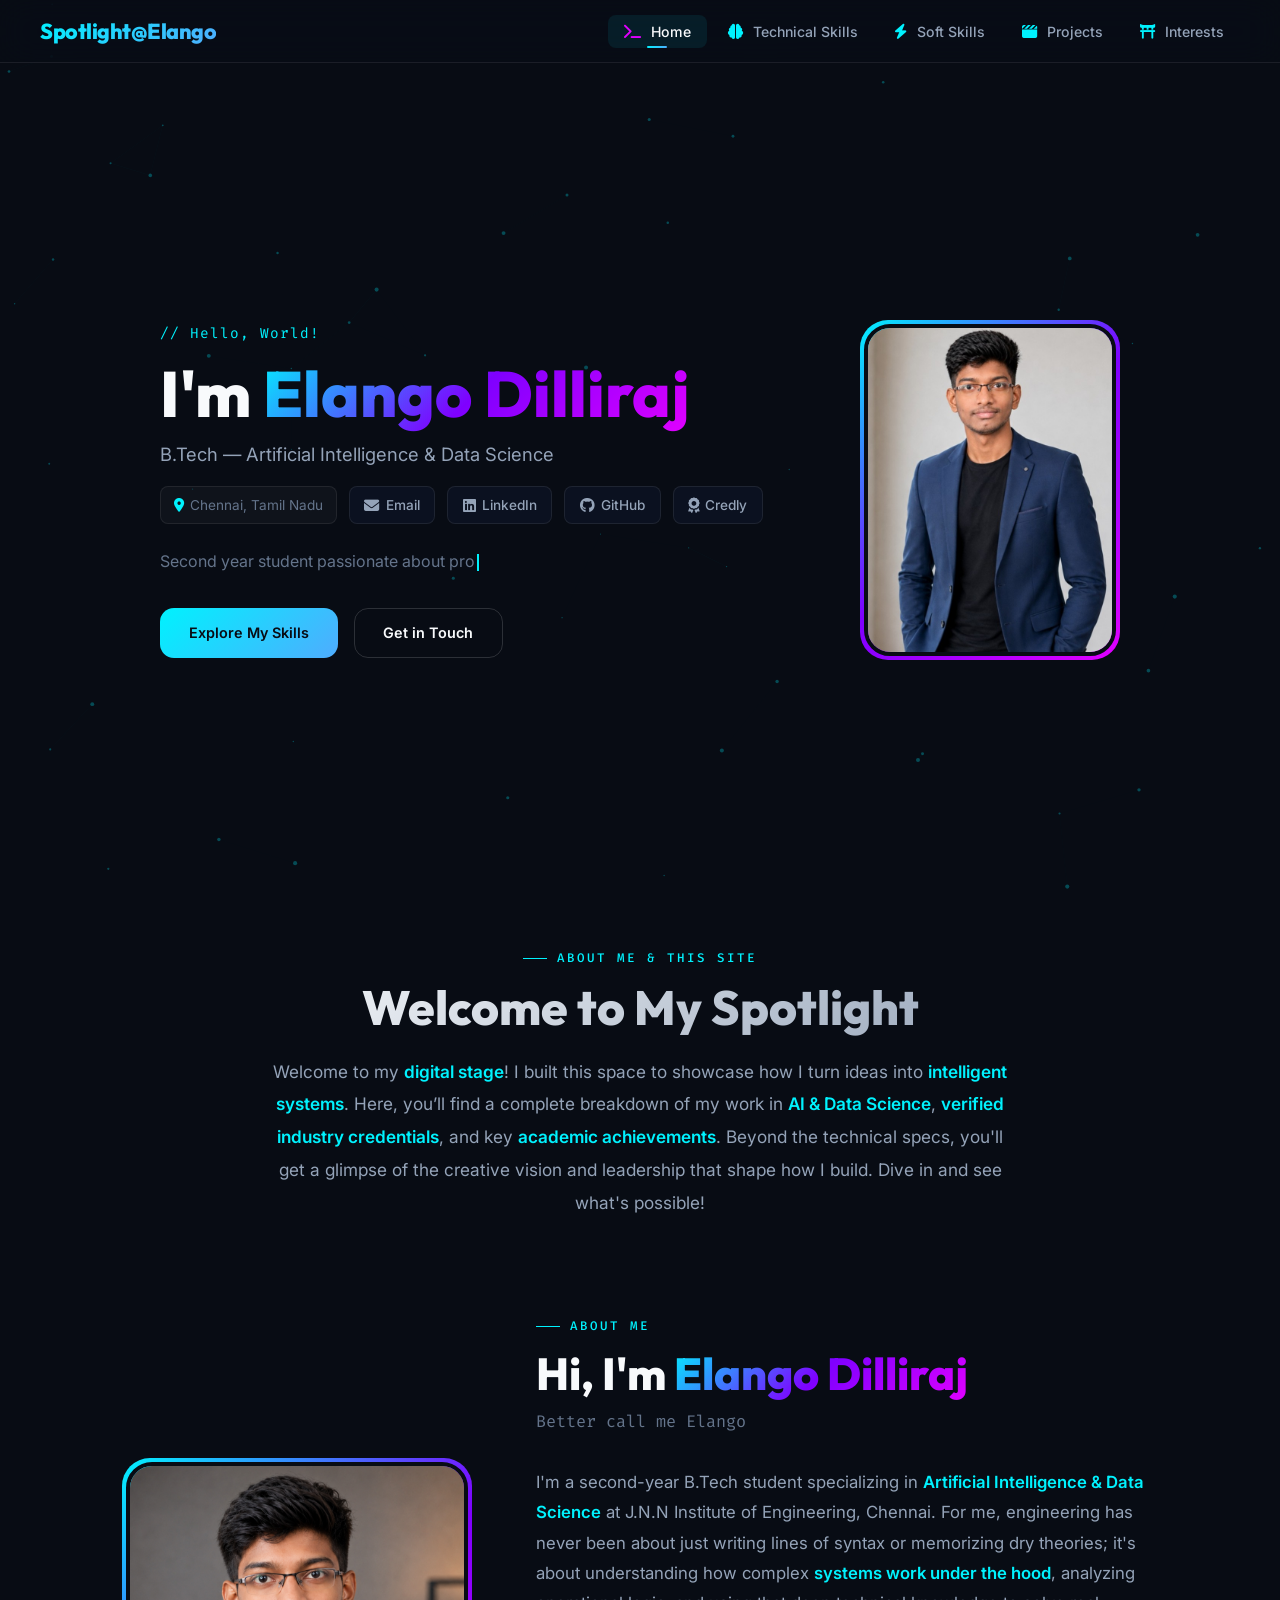
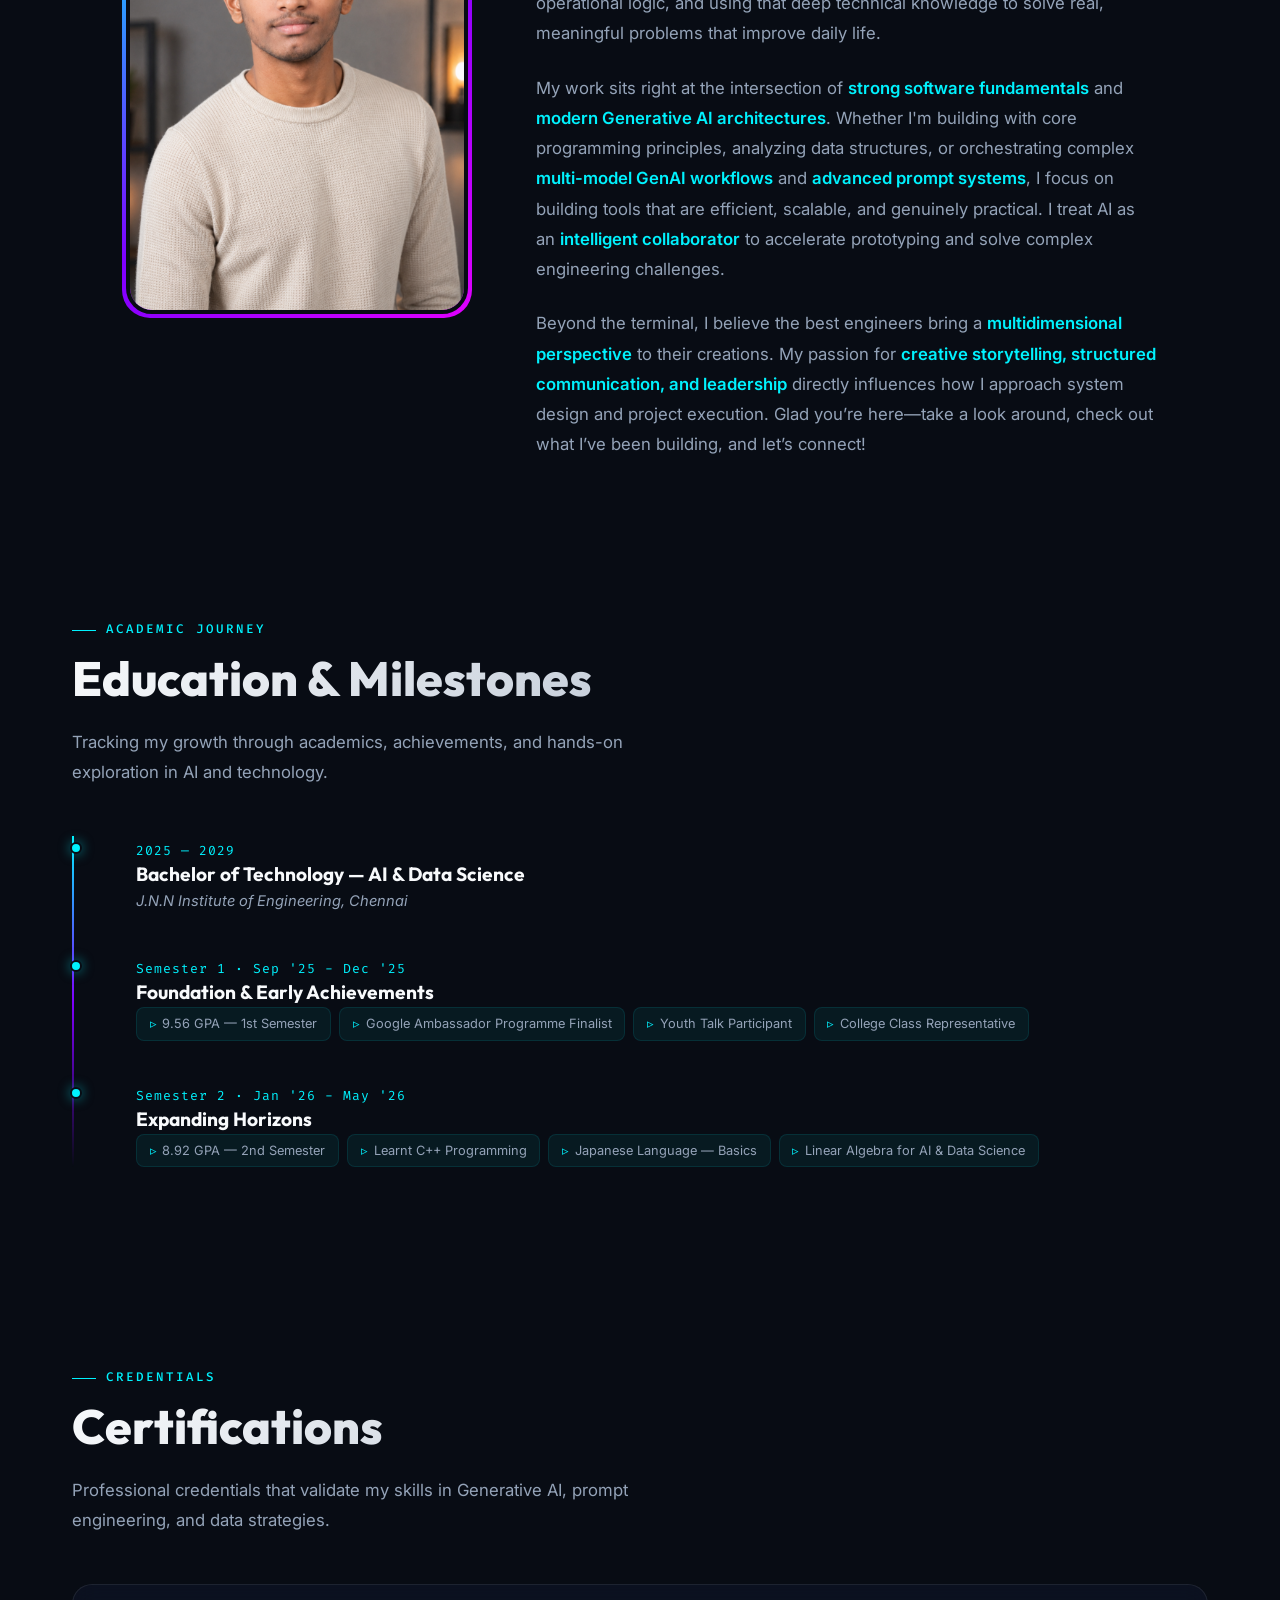
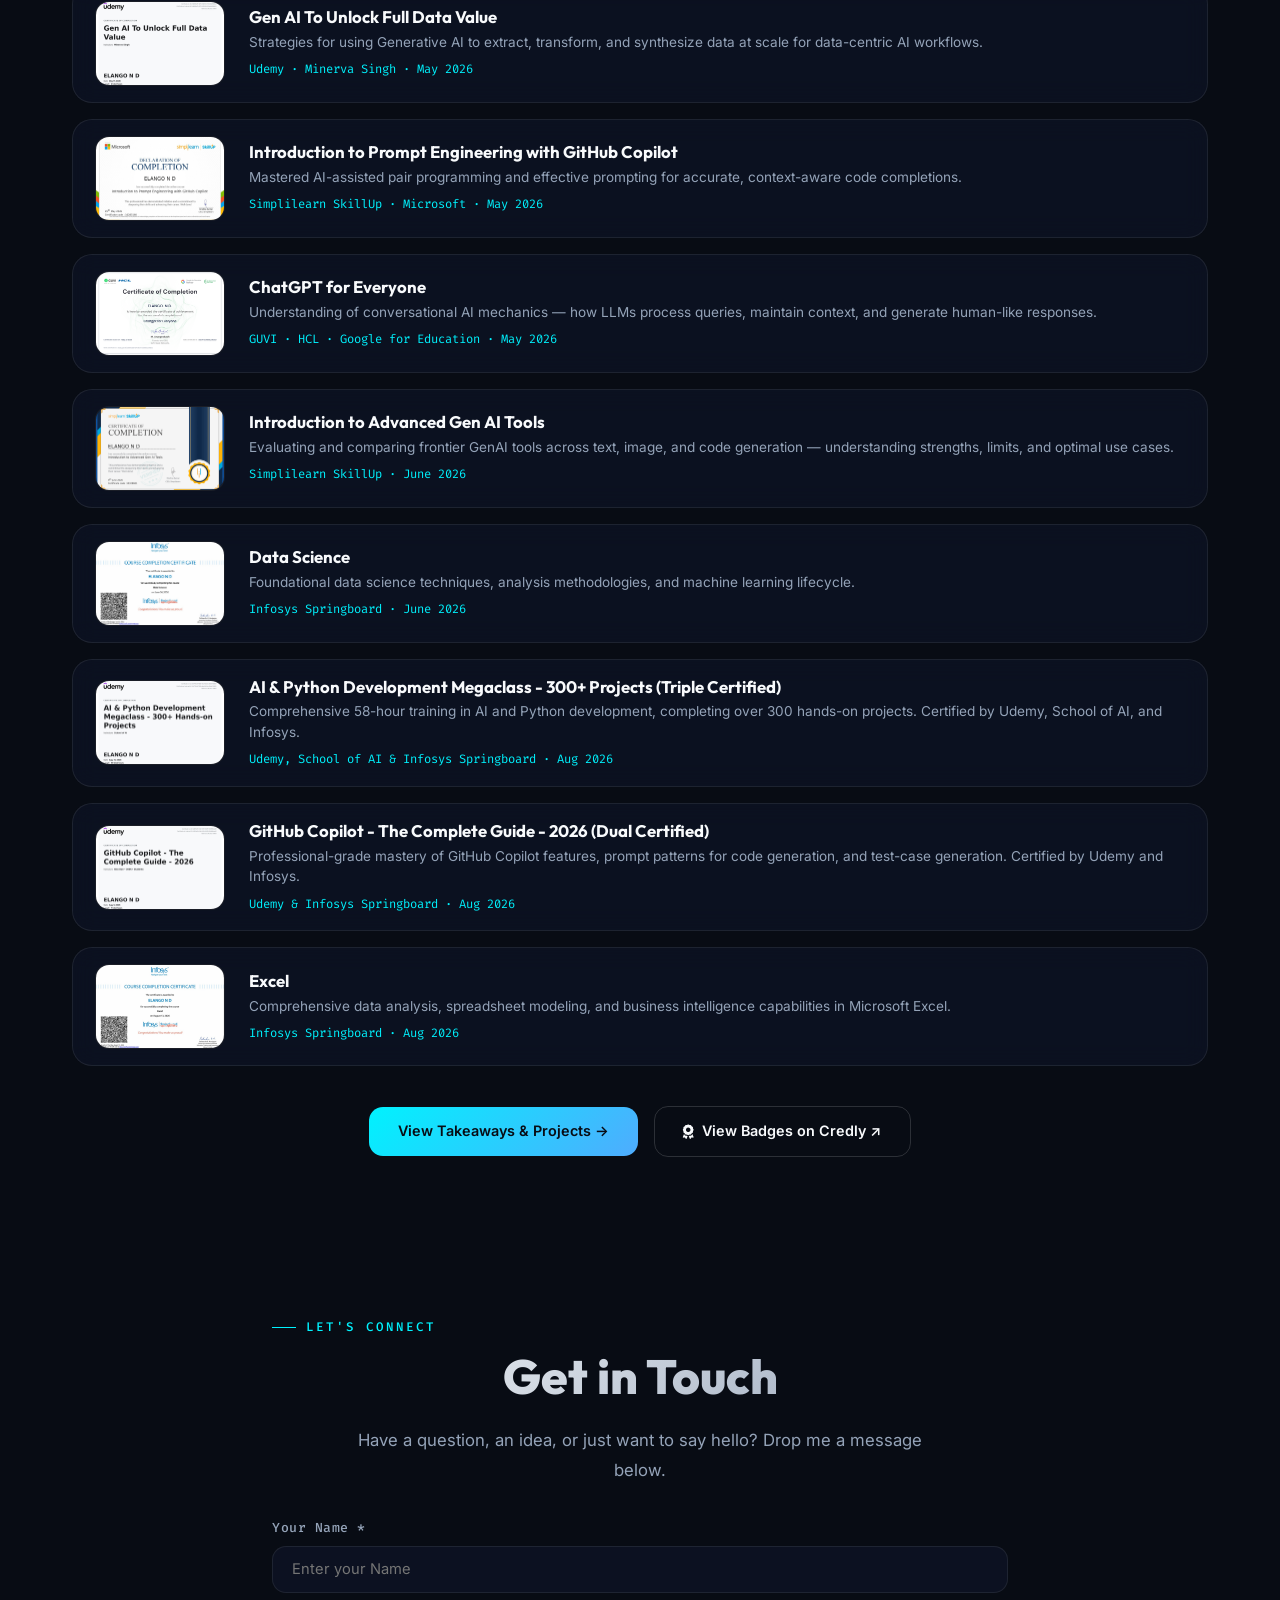
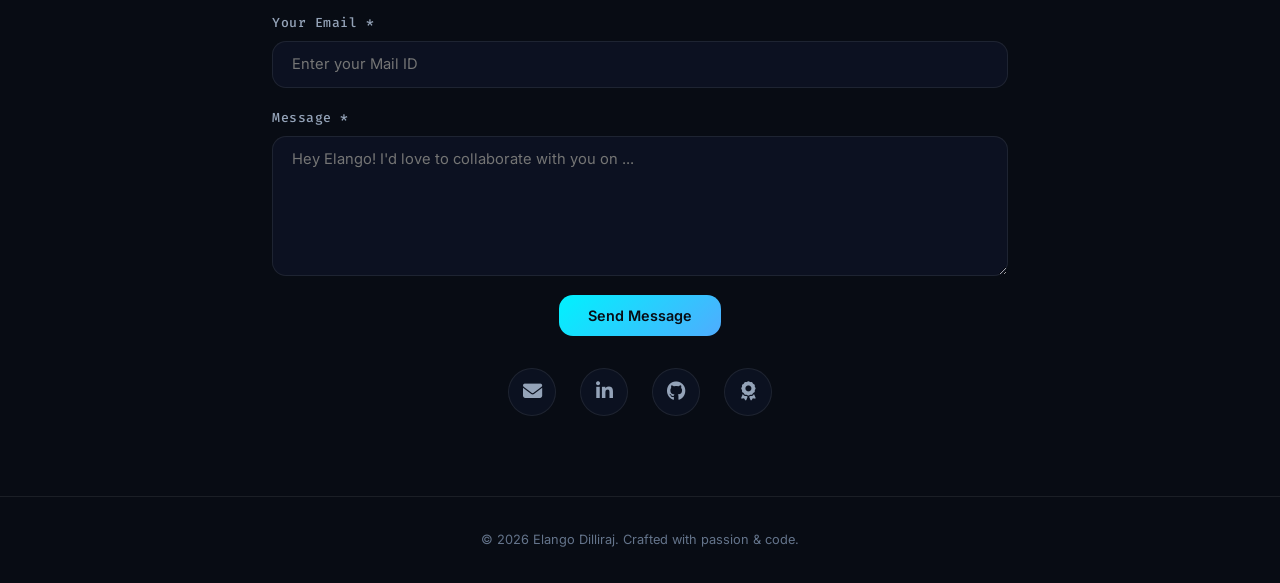
==== index.html @ 7fe28efa "Add Credly profile button and links to home page" ====
<!DOCTYPE html>
<html lang="en">

<head>
  <meta charset="UTF-8" />
  <meta name="viewport" content="width=device-width, initial-scale=1.0" />
  <meta name="description"
    content="Elango Dilliraj — B.Tech AI & Data Science student passionate about programming, AI tools, and building intelligent applications." />
  <title>Elango Dilliraj | Portfolio</title>
  <link rel="stylesheet" href="styles.css" />
  <link rel="stylesheet" href="https://cdnjs.cloudflare.com/ajax/libs/font-awesome/6.4.0/css/all.min.css">
  <link rel="icon" type="image/svg+xml" href="assets/favicon-home.svg" />
</head>

<body>

  <!-- Particle Background -->
  <canvas id="particle-canvas"></canvas>

  <!-- Navigation -->
  <nav class="navbar" id="navbar">
    <div class="nav-container">
      <a href="index.html" class="nav-logo">Spotlight@Elango</a>
      <button class="nav-toggle" id="nav-toggle" aria-label="Toggle navigation">
        <span></span><span></span><span></span>
      </button>
      <ul class="nav-links" id="nav-links">
        <li><a href="index.html" class="active"><i class="fa-solid fa-terminal"></i> Home</a></li>
        <li><a href="tech-skills.html"><i class="fa-solid fa-brain"></i> Technical Skills</a></li>
        <li><a href="soft-skills.html"><i class="fa-solid fa-bolt"></i> Soft Skills</a></li>
        <li><a href="certifications-projects.html"><i class="fa-solid fa-clapperboard"></i> Projects</a></li>
        <li><a href="interests.html"><i class="fa-solid fa-torii-gate"></i> Interests</a></li>
      </ul>
    </div>
  </nav>

  <!-- Main Content -->
  <main class="main-content">

    <!-- ===== HERO ===== -->
    <section class="hero" id="hero">
      <div class="hero-inner">
        <div class="hero-text">
          <p class="hero-greeting">// Hello, World!</p>
          <h1 class="hero-name">
            I'm <span class="gradient-text">Elango Dilliraj</span>
          </h1>
          <p class="hero-role">B.Tech — Artificial Intelligence & Data Science</p>
          <div class="hero-contact-row">
            <span class="contact-badge"><i class="fa-solid fa-location-dot"></i> Chennai, Tamil Nadu</span>
            <a href="mailto:ndelango07@gmail.com" class="btn-contact"><i class="fa-solid fa-envelope"></i> Email</a>
            <a href="https://www.linkedin.com/in/elangodilliraj" target="_blank" rel="noopener" class="btn-contact"><i
                class="fa-brands fa-linkedin"></i> LinkedIn</a>
            <a href="https://github.com/ELANGO-DILLIRAJ" target="_blank" rel="noopener" class="btn-contact"><i
                class="fa-brands fa-github"></i> GitHub</a>
            <a href="https://www.credly.com/users/elangodilliraj" target="_blank" rel="noopener" class="btn-contact"><i
                class="fa-solid fa-award"></i> Credly</a>
          </div>
          <p class="hero-tagline">
            <span id="typing-text"></span><span class="cursor"></span>
          </p>
          <div class="hero-cta">
            <a href="tech-skills.html" class="btn btn-primary">Explore My Skills</a>
            <a href="#connect" class="btn btn-outline">Get in Touch</a>
          </div>
        </div>
        <div class="hero-image">
          <div class="profile-frame">
            <img src="assets/profile.jpg" alt="Elango Dilliraj — Profile Photo" />
          </div>
        </div>
      </div>
    </section>

    <!-- ===== BRIEF INTRO ===== -->
    <section class="intro-section reveal">
      <p class="section-label" style="justify-content: center;">About Me & This Site</p>
      <h2 class="section-title" style="text-align: center;">Welcome to My Spotlight</h2>
      <p class="intro-text">
        Welcome to my <span class="highlight">digital stage</span>! I built this space to showcase how I turn ideas into
        <span class="highlight">intelligent systems</span>. Here, you’ll find a complete breakdown of my work in
        <span class="highlight">AI & Data Science</span>, <span class="highlight">verified industry credentials</span>,
        and
        key <span class="highlight">academic achievements</span>. Beyond the technical specs, you'll get a glimpse of
        the
        creative vision and leadership that shape how I build. Dive in and see what's possible!
      </p>
    </section>

    <!-- ===== ABOUT ME ===== -->
    <section class="about-section reveal" id="about">
      <div class="about-inner">
        <div class="about-image">
          <div class="profile-frame">
            <img src="assets/aboutme.png" alt="Elango Dilliraj — About Me Photo" />
          </div>
        </div>
        <div class="about-text">
          <p class="section-label">About Me</p>
          <h2 class="about-title">Hi, I'm <span class="gradient-text">Elango Dilliraj</span></h2>
          <span class="about-subtitle">Better call me <span class="highlight">Elango</span></span>
          <div class="about-paragraphs">
            <p>
              I'm a second-year B.Tech student specializing in <span class="highlight">Artificial Intelligence & Data
                Science</span> at J.N.N Institute of Engineering, Chennai. For me, engineering has never been about just
              writing lines of syntax or memorizing dry theories; it's about understanding how complex <span
                class="highlight">systems work under the hood</span>, analyzing operational logic, and using that deep
              technical knowledge to solve real, meaningful problems that improve daily life.
            </p>
            <p>
              My work sits right at the intersection of <span class="highlight">strong software fundamentals</span> and
              <span class="highlight">modern Generative AI architectures</span>. Whether I'm building with core
              programming principles, analyzing data structures, or orchestrating complex <span
                class="highlight">multi-model GenAI workflows</span> and <span class="highlight">advanced prompt
                systems</span>, I focus on building tools that are efficient, scalable, and genuinely practical. I treat
              AI as an <span class="highlight">intelligent collaborator</span> to accelerate prototyping and solve
              complex engineering challenges.
            </p>
            <p>
              Beyond the terminal, I believe the best engineers bring a <span class="highlight">multidimensional
                perspective</span> to their creations. My passion for <span class="highlight">creative storytelling,
                structured communication, and leadership</span> directly influences how I approach system design and
              project execution. Glad you’re here—take a look around, check out what I’ve been building, and let’s
              connect!
            </p>
          </div>
        </div>
      </div>
    </section>

    <!-- ===== ACADEMIC TIMELINE ===== -->
    <section class="section reveal" id="timeline">
      <p class="section-label">Academic Journey</p>
      <h2 class="section-title">Education & Milestones</h2>
      <p class="section-subtitle">Tracking my growth through academics, achievements, and hands-on exploration in AI and
        technology.</p>

      <div class="timeline">
        <!-- Degree Header -->
        <div class="timeline-item">
          <span class="timeline-year">2025 — 2029</span>
          <h3 class="timeline-title">Bachelor of Technology — AI & Data Science</h3>
          <p class="timeline-institution">J.N.N Institute of Engineering, Chennai</p>
        </div>

        <!-- Semester 1 -->
        <div class="timeline-item">
          <span class="timeline-year">Semester 1 · Sep '25 - Dec '25</span>
          <h3 class="timeline-title">Foundation & Early Achievements</h3>
          <ul class="timeline-highlights">
            <li>9.56 GPA — 1st Semester</li>
            <li>Google Ambassador Programme Finalist</li>
            <li>Youth Talk Participant</li>
            <li>College Class Representative</li>
          </ul>
        </div>

        <!-- Semester 2 -->
        <div class="timeline-item">
          <span class="timeline-year">Semester 2 · Jan '26 - May '26</span>
          <h3 class="timeline-title">Expanding Horizons</h3>
          <ul class="timeline-highlights">
            <li>8.92 GPA — 2nd Semester</li>
            <li>Learnt C++ Programming</li>
            <li>Japanese Language — Basics</li>
            <li>Linear Algebra for AI & Data Science</li>
          </ul>
        </div>
      </div>
    </section>

    <!-- ===== CERTIFICATIONS PREVIEW ===== -->
    <section class="section reveal" id="certifications">
      <p class="section-label">Credentials</p>
      <h2 class="section-title">Certifications</h2>
      <p class="section-subtitle">Professional credentials that validate my skills in Generative AI, prompt engineering,
        and data strategies.</p>

      <div class="cert-preview-list">

        <a href="certifications-projects.html#cert-1" class="cert-preview-card">
          <div class="cert-preview-thumb">
            <img src="assets/certificates/udemy-genai.jpg" alt="Gen AI To Unlock Full Data Value — Udemy" />
          </div>
          <div class="cert-preview-info">
            <h4>Gen AI To Unlock Full Data Value</h4>
            <p>Strategies for using Generative AI to extract, transform, and synthesize data at scale for data-centric AI workflows.</p>
            <span class="cert-org">Udemy · Minerva Singh · May 2026</span>
          </div>
        </a>

        <a href="certifications-projects.html#cert-2" class="cert-preview-card">
          <div class="cert-preview-thumb">
            <img src="assets/certificates/simplilearn-copilot.jpg" alt="Prompt Engineering with GitHub Copilot — Simplilearn" />
          </div>
          <div class="cert-preview-info">
            <h4>Introduction to Prompt Engineering with GitHub Copilot</h4>
            <p>Mastered AI-assisted pair programming and effective prompting for accurate, context-aware code completions.</p>
            <span class="cert-org">Simplilearn SkillUp · Microsoft · May 2026</span>
          </div>
        </a>

        <a href="certifications-projects.html#cert-3" class="cert-preview-card">
          <div class="cert-preview-thumb">
            <img src="assets/certificates/guvi-chatgpt.png" alt="ChatGPT for Everyone — GUVI" />
          </div>
          <div class="cert-preview-info">
            <h4>ChatGPT for Everyone</h4>
            <p>Understanding of conversational AI mechanics — how LLMs process queries, maintain context, and generate human-like responses.</p>
            <span class="cert-org">GUVI · HCL · Google for Education · May 2026</span>
          </div>
        </a>

        <a href="certifications-projects.html#cert-4" class="cert-preview-card">
          <div class="cert-preview-thumb">
            <img src="assets/certificates/simplilearn-adv-genai.png" alt="Introduction to Advanced Gen AI Tools — Simplilearn" />
          </div>
          <div class="cert-preview-info">
            <h4>Introduction to Advanced Gen AI Tools</h4>
            <p>Evaluating and comparing frontier GenAI tools across text, image, and code generation — understanding strengths, limits, and optimal use cases.</p>
            <span class="cert-org">Simplilearn SkillUp · June 2026</span>
          </div>
        </a>

        <a href="certifications-projects.html#cert-6" class="cert-preview-card">
          <div class="cert-preview-thumb">
            <img src="assets/certificates/infosys-datascience.jpg" alt="Data Science — Infosys Springboard" />
          </div>
          <div class="cert-preview-info">
            <h4>Data Science</h4>
            <p>Foundational data science techniques, analysis methodologies, and machine learning lifecycle.</p>
            <span class="cert-org">Infosys Springboard · June 2026</span>
          </div>
        </a>

        <a href="certifications-projects.html#cert-7" class="cert-preview-card">
          <div class="cert-preview-thumb">
            <img src="assets/certificates/udemy-ai-python-megaclass.jpg" alt="AI & Python Development Megaclass — Udemy, School of AI & Infosys Springboard" />
          </div>
          <div class="cert-preview-info">
            <h4>AI & Python Development Megaclass - 300+ Projects (Triple Certified)</h4>
            <p>Comprehensive 58-hour training in AI and Python development, completing over 300 hands-on projects. Certified by Udemy, School of AI, and Infosys.</p>
            <span class="cert-org">Udemy, School of AI & Infosys Springboard · Aug 2026</span>
          </div>
        </a>

        <a href="certifications-projects.html#cert-8" class="cert-preview-card">
          <div class="cert-preview-thumb">
            <img src="assets/certificates/udemy-copilot-complete.jpg" alt="GitHub Copilot — Udemy & Infosys Springboard" />
          </div>
          <div class="cert-preview-info">
            <h4>GitHub Copilot - The Complete Guide - 2026 (Dual Certified)</h4>
            <p>Professional-grade mastery of GitHub Copilot features, prompt patterns for code generation, and test-case generation. Certified by Udemy and Infosys.</p>
            <span class="cert-org">Udemy & Infosys Springboard · Aug 2026</span>
          </div>
        </a>

        <a href="certifications-projects.html#cert-9" class="cert-preview-card">
          <div class="cert-preview-thumb">
            <img src="assets/certificates/infosys-excel.jpg" alt="Excel — Infosys Springboard" />
          </div>
          <div class="cert-preview-info">
            <h4>Excel</h4>
            <p>Comprehensive data analysis, spreadsheet modeling, and business intelligence capabilities in Microsoft Excel.</p>
            <span class="cert-org">Infosys Springboard · Aug 2026</span>
          </div>
        </a>

      </div>

      <div class="cert-view-all">
        <a href="certifications-projects.html" class="btn btn-primary">View Takeaways & Projects →</a>
        <a href="https://www.credly.com/users/elangodilliraj" target="_blank" rel="noopener" class="btn btn-outline"><i
            class="fa-solid fa-award"></i> View Badges on Credly ↗</a>
      </div>
    </section>

    <!-- ===== CONNECT ===== -->
    <section class="connect-section reveal" id="connect">
      <p class="section-label">Let's Connect</p>
      <h2 class="section-title">Get in Touch</h2>
      <p class="section-subtitle" style="margin: 0 auto 1rem;">Have a question, an idea, or just want to say hello? Drop
        me a message below.</p>

      <form class="connect-form" id="connect-form" name="contact" method="POST" data-netlify="true">
        <div class="form-group">
          <label for="form-name">Your Name *</label>
          <input type="text" id="form-name" name="name" placeholder="Enter your Name" required />
        </div>
        <div class="form-group">
          <label for="form-email">Your Email *</label>
          <input type="email" id="form-email" name="email" placeholder="Enter your Mail ID " required />
        </div>
        <div class="form-group">
          <label for="form-message">Message *</label>
          <textarea id="form-message" name="message" placeholder="Hey Elango! I'd love to collaborate with you on ... "
            required></textarea>
        </div>
        <button type="submit" class="btn btn-primary" style="align-self: center;">Send Message</button>
      </form>
      <div id="form-status" class="form-status"></div>

      <div class="connect-socials">
        <a href="mailto:ndelango07@gmail.com" class="social-link" title="Email"><i class="fa-solid fa-envelope"></i></a>
        <a href="https://www.linkedin.com/in/elangodilliraj" target="_blank" rel="noopener" class="social-link"
          title="LinkedIn"><i class="fa-brands fa-linkedin-in"></i></a>
        <a href="https://github.com/ELANGO-DILLIRAJ" target="_blank" rel="noopener" class="social-link"
          title="GitHub"><i class="fa-brands fa-github"></i></a>
        <a href="https://www.credly.com/users/elangodilliraj" target="_blank" rel="noopener" class="social-link"
          title="Credly"><i class="fa-solid fa-award"></i></a>
      </div>
    </section>

  </main>

  <!-- Footer -->
  <footer class="footer">
    <p>© 2026 Elango Dilliraj. Crafted with passion & code.</p>
  </footer>

  <!-- Scroll to Top Button -->
  <button id="scroll-top" class="scroll-top-btn" aria-label="Scroll to top">
    <i class="fa-solid fa-arrow-up"></i>
  </button>

  <script src="app.js"></script>
</body>

</html>
---- styles.css ----
/* ============================
   DESIGN SYSTEM — Elango Dilliraj Portfolio
   ============================ */

@import url('https://fonts.googleapis.com/css2?family=Fira+Code:wght@400;500&family=Inter:wght@300;400;500;600;700&family=Outfit:wght@400;500;600;700;800&display=swap');

/* --- CSS Custom Properties --- */
:root {
  --bg-primary: #080c14;
  --bg-secondary: #0d1321;
  --bg-card: rgba(15, 23, 42, 0.55);
  --bg-card-hover: rgba(20, 30, 55, 0.7);
  --border-glass: rgba(255, 255, 255, 0.08);
  --border-glass-hover: rgba(255, 255, 255, 0.15);

  --accent-cyan: #00f2fe;
  --accent-blue: #4facfe;
  --accent-purple: #7f00ff;
  --accent-violet: #e100ff;
  --accent-green: #00e676;

  --gradient-cyan: linear-gradient(135deg, #00f2fe, #4facfe);
  --gradient-purple: linear-gradient(135deg, #7f00ff, #e100ff);
  --gradient-mixed: linear-gradient(135deg, #00f2fe, #7f00ff, #e100ff);

  --text-primary: #f8fafc;
  --text-secondary: #94a3b8;
  --text-muted: #64748b;

  --font-heading: 'Outfit', sans-serif;
  --font-body: 'Inter', sans-serif;
  --font-mono: 'Fira Code', monospace;

  --radius-sm: 8px;
  --radius-md: 14px;
  --radius-lg: 20px;
  --radius-xl: 28px;
  --radius-full: 50%;

  --shadow-glow-cyan: 0 0 20px rgba(0, 242, 254, 0.15);
  --shadow-glow-purple: 0 0 20px rgba(127, 0, 255, 0.15);
  --shadow-card: 0 8px 32px rgba(0, 0, 0, 0.4);

  --transition-fast: 0.2s ease;
  --transition-base: 0.35s cubic-bezier(0.4, 0, 0.2, 1);
  --transition-slow: 0.6s cubic-bezier(0.4, 0, 0.2, 1);
}

/* --- Reset & Base --- */
*, *::before, *::after {
  margin: 0;
  padding: 0;
  box-sizing: border-box;
}

html {
  scroll-behavior: smooth;
  font-size: 16px;
  scrollbar-width: thin;
  scrollbar-color: rgba(0, 242, 254, 0.15) rgba(8, 12, 20, 0.5);
}

/* Webkit Scrollbar */
::-webkit-scrollbar {
  width: 8px;
}

::-webkit-scrollbar-track {
  background: rgba(8, 12, 20, 0.5);
  border-left: 1px solid var(--border-glass);
}

::-webkit-scrollbar-thumb {
  background: rgba(0, 242, 254, 0.15);
  border-radius: 4px;
  border: 2px solid rgba(8, 12, 20, 0.5);
}

::-webkit-scrollbar-thumb:hover {
  background: rgba(0, 242, 254, 0.35);
}

body {
  font-family: var(--font-body);
  background: var(--bg-primary);
  color: var(--text-primary);
  line-height: 1.7;
  overflow-x: hidden;
  min-height: 100vh;
}

a {
  color: var(--accent-cyan);
  text-decoration: none;
  transition: color var(--transition-fast);
}
a:hover {
  color: var(--accent-blue);
}

img {
  max-width: 100%;
  display: block;
}

h1, h2, h3, h4, h5, h6 {
  font-family: var(--font-heading);
  font-weight: 700;
  line-height: 1.2;
}

/* --- Canvas Background --- */
#particle-canvas {
  position: fixed;
  top: 0;
  left: 0;
  width: 100%;
  height: 100%;
  z-index: 0;
  pointer-events: none;
}

/* --- Navigation --- */
.navbar {
  position: fixed;
  top: 0;
  left: 0;
  width: 100%;
  z-index: 1000;
  padding: 0.8rem 2rem;
  backdrop-filter: blur(18px) saturate(1.8);
  -webkit-backdrop-filter: blur(18px) saturate(1.8);
  background: rgba(8, 12, 20, 0.75);
  border-bottom: 1px solid var(--border-glass);
  transition: background var(--transition-base);
}

.nav-container {
  max-width: 1200px;
  margin: 0 auto;
  display: flex;
  align-items: center;
  justify-content: space-between;
}

.nav-logo {
  font-family: var(--font-heading);
  font-size: 1.35rem;
  font-weight: 800;
  background: var(--gradient-cyan);
  -webkit-background-clip: text;
  -webkit-text-fill-color: transparent;
  background-clip: text;
  letter-spacing: -0.5px;
}

.nav-links {
  display: flex;
  list-style: none;
  gap: 0.3rem;
}

.nav-links a {
  padding: 0.5rem 1rem;
  font-size: 0.88rem;
  font-weight: 500;
  color: var(--text-secondary);
  border-radius: var(--radius-sm);
  transition: all var(--transition-fast);
  position: relative;
}

.nav-links a:hover,
.nav-links a.active {
  color: var(--text-primary);
  background: rgba(0, 242, 254, 0.08);
}

.nav-links a.active::after {
  content: '';
  position: absolute;
  bottom: 0;
  left: 50%;
  transform: translateX(-50%);
  width: 20px;
  height: 2px;
  background: var(--gradient-cyan);
  border-radius: 2px;
}

/* Mobile menu toggle */
.nav-toggle {
  display: none;
  flex-direction: column;
  gap: 5px;
  cursor: pointer;
  background: none;
  border: none;
  padding: 4px;
}

.nav-toggle span {
  display: block;
  width: 24px;
  height: 2px;
  background: var(--text-secondary);
  border-radius: 2px;
  transition: all var(--transition-fast);
}

/* --- Main Content Wrapper --- */
.main-content {
  position: relative;
  z-index: 1;
  padding-top: 80px;
}

/* --- Sections --- */
.section {
  max-width: 1200px;
  margin: 0 auto;
  padding: 5rem 2rem;
}

.section-label {
  font-family: var(--font-mono);
  font-size: 0.78rem;
  font-weight: 500;
  color: var(--accent-cyan);
  text-transform: uppercase;
  letter-spacing: 3px;
  margin-bottom: 0.6rem;
  display: flex;
  align-items: center;
  gap: 0.6rem;
}

.section-label::before {
  content: '';
  display: inline-block;
  width: 24px;
  height: 1px;
  background: var(--accent-cyan);
}

.section-title {
  font-size: clamp(2rem, 4vw, 3rem);
  font-weight: 800;
  margin-bottom: 1.2rem;
  background: linear-gradient(135deg, var(--text-primary), var(--text-secondary));
  -webkit-background-clip: text;
  -webkit-text-fill-color: transparent;
  background-clip: text;
}

.section-subtitle {
  font-size: 1.05rem;
  color: var(--text-secondary);
  max-width: 600px;
  line-height: 1.8;
  margin-bottom: 3rem;
}

/* --- Glass Card --- */
.glass-card {
  background: var(--bg-card);
  backdrop-filter: blur(12px);
  -webkit-backdrop-filter: blur(12px);
  border: 1px solid var(--border-glass);
  border-radius: var(--radius-lg);
  padding: 2rem;
  transition: all var(--transition-base);
}

.glass-card:hover {
  background: var(--bg-card-hover);
  border-color: var(--border-glass-hover);
  transform: translateY(-4px);
  box-shadow: var(--shadow-card);
}

/* ============================
   HERO SECTION
   ============================ */
.hero {
  min-height: calc(100vh - 80px);
  display: flex;
  align-items: center;
  justify-content: center;
  padding: 2rem;
}

.hero-inner {
  max-width: 960px;
  width: 100%;
  display: flex;
  align-items: center;
  justify-content: center;
  gap: 2.5rem;
}

.hero-text {
  flex: 1;
}

.hero-greeting {
  font-family: var(--font-mono);
  font-size: 0.9rem;
  color: var(--accent-cyan);
  margin-bottom: 0.8rem;
  letter-spacing: 1px;
}

.hero-name {
  font-size: clamp(2.5rem, 5.5vw, 4rem);
  font-weight: 800;
  line-height: 1.1;
  margin-bottom: 0.6rem;
}

.hero-name .gradient-text {
  background: var(--gradient-mixed);
  -webkit-background-clip: text;
  -webkit-text-fill-color: transparent;
  background-clip: text;
}

.hero-role {
  font-size: 1.15rem;
  color: var(--text-secondary);
  font-weight: 400;
  margin-bottom: 1rem;
}

.hero-tagline {
  font-size: 1rem;
  color: var(--text-muted);
  margin-bottom: 2rem;
  min-height: 1.7em;
}

.hero-tagline .cursor {
  display: inline-block;
  width: 2px;
  height: 1.1em;
  background: var(--accent-cyan);
  margin-left: 2px;
  animation: blink 1s infinite;
  vertical-align: text-bottom;
}

@keyframes blink {
  0%, 100% { opacity: 1; }
  50% { opacity: 0; }
}

.hero-cta {
  display: flex;
  gap: 1rem;
  flex-wrap: wrap;
}

.btn {
  display: inline-flex;
  align-items: center;
  gap: 0.5rem;
  padding: 0.75rem 1.8rem;
  font-family: var(--font-body);
  font-size: 0.9rem;
  font-weight: 600;
  border-radius: var(--radius-md);
  border: none;
  cursor: pointer;
  transition: all var(--transition-base);
  text-decoration: none;
}

.btn-primary {
  background: var(--gradient-cyan);
  color: var(--bg-primary);
}

.btn-primary:hover {
  transform: translateY(-2px);
  box-shadow: var(--shadow-glow-cyan);
  color: var(--bg-primary);
}

.btn-outline {
  background: transparent;
  color: var(--text-primary);
  border: 1px solid var(--border-glass-hover);
}

.btn-outline:hover {
  border-color: var(--accent-cyan);
  background: rgba(0, 242, 254, 0.05);
  color: var(--accent-cyan);
}

/* Hero Image */
.hero-image {
  flex-shrink: 0;
}

.profile-frame {
  width: 260px;
  height: 340px;
  border-radius: var(--radius-xl);
  padding: 4px;
  background: var(--gradient-mixed);
  position: relative;
  animation: profileGlow 4s ease-in-out infinite alternate;
  overflow: hidden;
  transition: transform var(--transition-base), box-shadow var(--transition-base);
  cursor: pointer;
}

.profile-frame:hover {
  transform: translateY(-6px) scale(1.03);
  box-shadow: 0 0 40px rgba(0, 242, 254, 0.35), 0 0 80px rgba(127, 0, 255, 0.2);
}

.profile-frame img {
  width: 100%;
  height: 100%;
  object-fit: cover;
  border-radius: calc(var(--radius-xl) - 2px);
  border: 4px solid var(--bg-primary);
  transition: transform 0.5s cubic-bezier(0.4, 0, 0.2, 1);
}

.profile-frame:hover img {
  transform: scale(1.08);
}

@keyframes profileGlow {
  0% { box-shadow: 0 0 25px rgba(0, 242, 254, 0.25), 0 0 60px rgba(0, 242, 254, 0.08); }
  100% { box-shadow: 0 0 30px rgba(127, 0, 255, 0.3), 0 0 70px rgba(225, 0, 255, 0.1); }
}

/* Brief Intro Section */
.intro-section {
  max-width: 900px;
  margin: 0 auto;
  padding: 3rem 2rem 1rem;
  text-align: center;
}

.intro-section .intro-text {
  font-size: 1.08rem;
  color: var(--text-secondary);
  line-height: 1.9;
  max-width: 750px;
  margin: 0 auto;
}

.intro-section .intro-text .highlight {
  color: var(--accent-cyan);
  font-weight: 600;
}

/* About Me Section */
.about-section {
  max-width: 1100px;
  margin: 0 auto;
  padding: 5rem 2rem;
}

.about-inner {
  display: flex;
  align-items: center;
  gap: 4rem;
}

.about-image {
  flex-shrink: 0;
}

.about-image .profile-frame {
  width: 350px;
  height: 460px;
}

.about-text {
  flex: 1;
}

.about-title {
  font-size: clamp(2rem, 4.5vw, 2.8rem);
  font-weight: 800;
  margin-bottom: 0.4rem;
  line-height: 1.2;
}

.about-title .gradient-text {
  background: var(--gradient-mixed);
  -webkit-background-clip: text;
  -webkit-text-fill-color: transparent;
  background-clip: text;
}

.about-subtitle {
  font-family: var(--font-mono);
  font-size: 1.05rem;
  color: var(--text-muted);
  margin-bottom: 2rem;
  display: block;
}

.about-paragraphs {
  display: flex;
  flex-direction: column;
  gap: 1.5rem;
}

.about-paragraphs p {
  font-size: 1.05rem;
  color: var(--text-secondary);
  line-height: 1.8;
}

.about-paragraphs .highlight {
  color: var(--accent-cyan);
  font-weight: 600;
}

@media (max-width: 900px) {
  .about-inner {
    flex-direction: column;
    align-items: center;
    text-align: center;
    gap: 3rem;
  }
  
  .about-image {
    padding-top: 0;
  }

  .about-image .profile-frame {
    width: 260px;
    height: 342px;
  }
}

.hero-contact-row {
  display: flex;
  align-items: center;
  gap: 0.75rem;
  margin-bottom: 1.5rem;
  flex-wrap: wrap;
}

.hero-contact-row .contact-badge {
  font-size: 0.85rem;
  color: var(--text-muted);
  display: inline-flex;
  align-items: center;
  gap: 0.4rem;
  background: rgba(255, 255, 255, 0.03);
  border: 1px solid var(--border-glass);
  padding: 0.4rem 0.8rem;
  border-radius: var(--radius-sm);
}

.hero-contact-row .contact-badge i {
  color: var(--accent-cyan);
}

.btn-contact {
  font-size: 0.85rem;
  font-weight: 500;
  color: var(--text-secondary);
  background: rgba(15, 23, 42, 0.55);
  border: 1px solid var(--border-glass);
  padding: 0.4rem 0.9rem;
  border-radius: var(--radius-sm);
  display: inline-flex;
  align-items: center;
  gap: 0.4rem;
  transition: all var(--transition-fast);
}

.btn-contact i {
  font-size: 0.95rem;
}

.btn-contact:hover {
  color: var(--text-primary);
  background: rgba(0, 242, 254, 0.08);
  border-color: var(--accent-cyan);
  transform: translateY(-2px);
  box-shadow: var(--shadow-glow-cyan);
}

/* ============================
   ACADEMIC TIMELINE
   ============================ */
.timeline {
  position: relative;
  padding-left: 2.5rem;
}

.timeline::before {
  content: '';
  position: absolute;
  left: 0;
  top: 0;
  bottom: 0;
  width: 2px;
  background: linear-gradient(to bottom, var(--accent-cyan), var(--accent-purple), transparent);
}

.timeline-item {
  position: relative;
  margin-bottom: 2.5rem;
  padding-left: 1.5rem;
}

.timeline-item::before {
  content: '';
  position: absolute;
  left: -2.65rem;
  top: 0.4rem;
  width: 12px;
  height: 12px;
  border-radius: var(--radius-full);
  background: var(--accent-cyan);
  box-shadow: 0 0 12px rgba(0, 242, 254, 0.5);
  border: 2px solid var(--bg-primary);
}

.timeline-year {
  font-family: var(--font-mono);
  font-size: 0.82rem;
  color: var(--accent-cyan);
  margin-bottom: 0.3rem;
  letter-spacing: 1px;
}

.timeline-title {
  font-size: 1.2rem;
  font-weight: 700;
  margin-bottom: 0.2rem;
}

.timeline-institution {
  font-size: 0.92rem;
  color: var(--text-secondary);
  font-style: italic;
  margin-bottom: 0.6rem;
}

.timeline-highlights {
  list-style: none;
  display: flex;
  flex-wrap: wrap;
  gap: 0.5rem;
}

.timeline-highlights li {
  display: inline-flex;
  align-items: center;
  gap: 0.35rem;
  font-size: 0.8rem;
  color: var(--text-secondary);
  background: rgba(0, 242, 254, 0.06);
  padding: 0.3rem 0.8rem;
  border-radius: var(--radius-sm);
  border: 1px solid rgba(0, 242, 254, 0.1);
}

.timeline-highlights li::before {
  content: '▹';
  color: var(--accent-cyan);
}

/* ============================
   CERTIFICATIONS PREVIEW (Home - Horizontal List Layout)
   ============================ */
.cert-preview-list {
  display: flex;
  flex-direction: column;
  gap: 1rem;
  margin-top: 2rem;
}

.cert-preview-card {
  display: flex;
  flex-direction: row;
  align-items: center;
  gap: 1.5rem;
  color: inherit;
  background: var(--bg-card);
  backdrop-filter: blur(12px);
  -webkit-backdrop-filter: blur(12px);
  border: 1px solid var(--border-glass);
  border-radius: var(--radius-lg);
  padding: 1rem 1.4rem;
  overflow: hidden;
  transition: all var(--transition-base);
  text-decoration: none;
}

.cert-preview-card:hover {
  color: inherit;
  border-color: var(--accent-cyan);
  transform: translateX(6px);
  box-shadow: var(--shadow-glow-cyan);
}

.cert-preview-thumb {
  width: 130px;
  height: 85px;
  flex-shrink: 0;
  border-radius: var(--radius-md);
  overflow: hidden;
  border: 1px solid var(--border-glass);
  background: rgba(0, 0, 0, 0.3);
}

.cert-preview-thumb img {
  width: 100%;
  height: 100%;
  object-fit: cover;
  transition: transform 0.4s ease;
}

.cert-preview-card:hover .cert-preview-thumb img {
  transform: scale(1.06);
}

.cert-preview-info {
  flex: 1;
  min-width: 0;
  display: flex;
  flex-direction: column;
  gap: 0.2rem;
}

.cert-preview-info h4 {
  font-family: var(--font-heading);
  font-size: 1.05rem;
  font-weight: 700;
  color: var(--text-primary);
  line-height: 1.35;
}

.cert-preview-info p {
  font-size: 0.85rem;
  color: var(--text-secondary);
  line-height: 1.5;
  display: -webkit-box;
  -webkit-line-clamp: 2;
  line-clamp: 2;
  -webkit-box-orient: vertical;
  overflow: hidden;
}

.cert-preview-info .cert-org {
  font-family: var(--font-mono);
  font-size: 0.76rem;
  color: var(--accent-cyan);
  margin-top: 0.25rem;
}

@media (max-width: 640px) {
  .cert-preview-card {
    flex-direction: column;
    align-items: flex-start;
    padding: 1.2rem;
  }
  .cert-preview-thumb {
    width: 100%;
    height: 160px;
  }
  .cert-preview-card:hover {
    transform: translateY(-4px);
  }
}

.cert-view-all {
  display: flex;
  justify-content: center;
  align-items: center;
  gap: 1rem;
  flex-wrap: wrap;
  margin-top: 2.5rem;
}

/* ============================
   CONNECT SECTION
   ============================ */
.connect-section {
  padding: 5rem 2rem;
  max-width: 800px;
  margin: 0 auto;
  text-align: center;
}

.connect-form {
  display: flex;
  flex-direction: column;
  gap: 1.2rem;
  margin-top: 2rem;
  text-align: left;
}

.form-group {
  display: flex;
  flex-direction: column;
  gap: 0.4rem;
}

.form-group label {
  font-size: 0.82rem;
  font-weight: 500;
  color: var(--text-secondary);
  font-family: var(--font-mono);
  letter-spacing: 0.5px;
}

.form-group input,
.form-group textarea {
  background: rgba(15, 23, 42, 0.6);
  border: 1px solid var(--border-glass);
  border-radius: var(--radius-md);
  padding: 0.85rem 1.2rem;
  font-family: var(--font-body);
  font-size: 0.92rem;
  color: var(--text-primary);
  transition: all var(--transition-fast);
  outline: none;
}

.form-group input:focus,
.form-group textarea:focus {
  border-color: var(--accent-cyan);
  box-shadow: 0 0 0 3px rgba(0, 242, 254, 0.08);
}

.form-group textarea {
  min-height: 140px;
  resize: vertical;
}

.connect-socials {
  display: flex;
  justify-content: center;
  gap: 1.5rem;
  margin-top: 2rem;
}

.social-link {
  display: flex;
  align-items: center;
  justify-content: center;
  width: 48px;
  height: 48px;
  border-radius: var(--radius-full);
  border: 1px solid var(--border-glass);
  background: var(--bg-card);
  color: var(--text-secondary);
  font-size: 1.2rem;
  transition: all var(--transition-base);
}

.social-link:hover {
  border-color: var(--accent-cyan);
  color: var(--accent-cyan);
  transform: translateY(-3px);
  box-shadow: var(--shadow-glow-cyan);
}

.form-status {
  text-align: center;
  padding: 0.8rem;
  border-radius: var(--radius-sm);
  font-size: 0.88rem;
  display: none;
}

.form-status.success {
  display: block;
  background: rgba(0, 230, 118, 0.1);
  color: var(--accent-green);
  border: 1px solid rgba(0, 230, 118, 0.2);
}

/* ============================
   TECH SKILLS PAGE
   ============================ */
.skills-categories {
  display: flex;
  flex-direction: column;
  gap: 3.5rem;
}

.skill-category {
  animation: fadeInUp 0.6s ease forwards;
}

.category-header {
  display: flex;
  align-items: center;
  gap: 1rem;
  margin-bottom: 1.8rem;
}

.category-icon {
  width: 50px;
  height: 50px;
  display: flex;
  align-items: center;
  justify-content: center;
  border-radius: var(--radius-md);
  font-size: 1.5rem;
  flex-shrink: 0;
}

.category-icon.ai { background: linear-gradient(135deg, rgba(127, 0, 255, 0.2), rgba(225, 0, 255, 0.1)); }
.category-icon.math { background: linear-gradient(135deg, rgba(0, 242, 254, 0.2), rgba(79, 172, 254, 0.1)); }
.category-icon.prog { background: linear-gradient(135deg, rgba(0, 230, 118, 0.2), rgba(0, 242, 254, 0.1)); }

.category-header h3 {
  font-size: 1.4rem;
  font-weight: 700;
}

.category-header p {
  font-size: 0.85rem;
  color: var(--text-muted);
}

.skills-grid {
  display: grid;
  grid-template-columns: repeat(auto-fill, minmax(240px, 1fr));
  gap: 1.2rem;
}

.skill-card {
  background: var(--bg-card);
  backdrop-filter: blur(12px);
  -webkit-backdrop-filter: blur(12px);
  border: 1px solid var(--border-glass);
  border-radius: var(--radius-md);
  padding: 1.5rem;
  transition: all var(--transition-base);
  position: relative;
  overflow: hidden;
}

.skill-card::before {
  content: '';
  position: absolute;
  top: 0;
  left: 0;
  width: 100%;
  height: 3px;
  background: var(--gradient-cyan);
  opacity: 0;
  transition: opacity var(--transition-fast);
}

.skill-card:hover {
  border-color: var(--border-glass-hover);
  transform: translateY(-4px);
  box-shadow: var(--shadow-card);
}

.skill-card:hover::before {
  opacity: 1;
}

.skill-card {
  cursor: pointer;
}

.skill-card h4 {
  font-size: 1rem;
  font-weight: 600;
  margin-bottom: 0.8rem;
}

/* Expandable Skill Details */
.skill-detail {
  max-height: 0;
  overflow: hidden;
  transition: max-height 0.45s cubic-bezier(0.4, 0, 0.2, 1), margin 0.3s ease, opacity 0.3s ease;
  opacity: 0;
  margin-top: 0;
}

.skill-card.expanded .skill-detail {
  max-height: 500px;
  opacity: 1;
  margin-top: 1rem;
}

.skill-detail-inner {
  border-top: 1px solid var(--border-glass);
  padding-top: 0.8rem;
}

.skill-detail-inner p {
  font-size: 0.82rem;
  color: var(--text-secondary);
  line-height: 1.7;
  margin-bottom: 0.5rem;
}

.skill-detail-inner p strong {
  color: var(--accent-cyan);
  font-weight: 600;
}

.skill-detail-inner p.purple strong {
  color: var(--accent-purple);
}

.skill-card .expand-hint {
  font-family: var(--font-mono);
  font-size: 0.68rem;
  color: var(--text-muted);
  margin-top: 0.6rem;
  transition: color var(--transition-fast);
}

.skill-card.expanded .expand-hint {
  color: var(--accent-cyan);
}

.skill-card.expanded {
  border-color: rgba(0, 242, 254, 0.2);
  background: var(--bg-card-hover);
}

.skill-bar {
  height: 6px;
  background: rgba(255, 255, 255, 0.06);
  border-radius: 3px;
  overflow: hidden;
  margin-top: 0.5rem;
}

.skill-bar-fill {
  height: 100%;
  border-radius: 3px;
  background: var(--gradient-cyan);
  transition: width 1.5s cubic-bezier(0.4, 0, 0.2, 1);
  width: 0;
}

.skill-bar-fill.purple {
  background: var(--gradient-purple);
}

.skill-bar-fill.green {
  background: linear-gradient(135deg, #00e676, #00f2fe);
}

.skill-card .skill-label {
  display: flex;
  justify-content: space-between;
  align-items: center;
}

.skill-card .skill-percent {
  font-family: var(--font-mono);
  font-size: 0.75rem;
  color: var(--accent-cyan);
}

/* ============================
   SOFT SKILLS PAGE
   ============================ */
.soft-skills-grid {
  display: grid;
  grid-template-columns: repeat(auto-fit, minmax(320px, 1fr));
  gap: 2rem;
}

.soft-skill-card {
  background: var(--bg-card);
  backdrop-filter: blur(12px);
  -webkit-backdrop-filter: blur(12px);
  border: 1px solid var(--border-glass);
  border-radius: var(--radius-lg);
  padding: 2.5rem 2rem;
  text-align: center;
  transition: all var(--transition-base);
  position: relative;
  overflow: hidden;
}

.soft-skill-card:hover {
  border-color: var(--accent-purple);
  transform: translateY(-6px);
  box-shadow: var(--shadow-glow-purple);
}

.soft-skill-icon {
  width: 70px;
  height: 70px;
  margin: 0 auto 1.5rem;
  border-radius: var(--radius-md);
  display: flex;
  align-items: center;
  justify-content: center;
  font-size: 2rem;
  background: rgba(127, 0, 255, 0.1);
  border: 1px solid rgba(127, 0, 255, 0.15);
}

.soft-skill-card h3 {
  font-size: 1.25rem;
  font-weight: 700;
  margin-bottom: 0.6rem;
}

.soft-skill-card .role-tag {
  display: inline-block;
  font-family: var(--font-mono);
  font-size: 0.72rem;
  color: var(--accent-purple);
  background: rgba(127, 0, 255, 0.08);
  padding: 0.25rem 0.7rem;
  border-radius: var(--radius-sm);
  margin-bottom: 1rem;
  border: 1px solid rgba(127, 0, 255, 0.12);
}

.soft-skill-card p {
  font-size: 0.9rem;
  color: var(--text-secondary);
  line-height: 1.7;
}

.soft-skill-details {
  list-style: none;
  margin-top: 1.2rem;
  text-align: left;
}

.soft-skill-details li {
  font-size: 0.85rem;
  color: var(--text-secondary);
  padding: 0.4rem 0;
  display: flex;
  align-items: flex-start;
  gap: 0.5rem;
}

.soft-skill-details li::before {
  content: '◆';
  color: var(--accent-purple);
  font-size: 0.55rem;
  margin-top: 0.35rem;
  flex-shrink: 0;
}

/* ============================
   CERTIFICATIONS & PROJECTS PAGE
   ============================ */
.projects-grid {
  display: grid;
  grid-template-columns: repeat(auto-fit, minmax(340px, 1fr));
  gap: 2rem;
  margin-bottom: 4rem;
}

.project-card {
  background: var(--bg-card);
  backdrop-filter: blur(12px);
  -webkit-backdrop-filter: blur(12px);
  border: 1px solid var(--border-glass);
  border-radius: var(--radius-lg);
  padding: 2rem;
  transition: all var(--transition-base);
  position: relative;
}

.project-card:hover {
  border-color: var(--accent-cyan);
  transform: translateY(-4px);
  box-shadow: var(--shadow-glow-cyan);
}

.project-status {
  display: inline-block;
  font-family: var(--font-mono);
  font-size: 0.7rem;
  padding: 0.2rem 0.6rem;
  border-radius: var(--radius-sm);
  margin-bottom: 1rem;
  text-transform: uppercase;
  letter-spacing: 1px;
}

.project-status.completed {
  background: rgba(0, 230, 118, 0.1);
  color: var(--accent-green);
  border: 1px solid rgba(0, 230, 118, 0.15);
}

.project-status.upcoming {
  background: rgba(79, 172, 254, 0.1);
  color: var(--accent-blue);
  border: 1px solid rgba(79, 172, 254, 0.15);
}

.project-card h3 {
  font-size: 1.2rem;
  font-weight: 700;
  margin-bottom: 0.6rem;
}

.project-card p {
  font-size: 0.9rem;
  color: var(--text-secondary);
  line-height: 1.7;
  margin-bottom: 1.2rem;
}

.project-tech-tags {
  display: flex;
  flex-wrap: wrap;
  gap: 0.4rem;
}

.project-tech-tags span {
  font-family: var(--font-mono);
  font-size: 0.72rem;
  background: rgba(0, 242, 254, 0.06);
  color: var(--accent-cyan);
  padding: 0.25rem 0.65rem;
  border-radius: var(--radius-sm);
  border: 1px solid rgba(0, 242, 254, 0.1);
}

/* Cert expandable cards */
.cert-deep-grid {
  display: flex;
  flex-direction: column;
  gap: 1rem;
}

.cert-deep-grid hr {
  display: none;
}

.cert-expand-card {
  background: var(--bg-card);
  backdrop-filter: blur(12px);
  -webkit-backdrop-filter: blur(12px);
  border: 1px solid var(--border-glass);
  border-radius: var(--radius-lg);
  overflow: hidden;
  transition: all var(--transition-base);
}

.cert-expand-card:hover {
  border-color: var(--border-glass-hover);
  box-shadow: var(--shadow-card);
}

.cert-expand-card.expanded {
  border-color: rgba(127, 0, 255, 0.25);
  box-shadow: 0 0 24px rgba(127, 0, 255, 0.1), var(--shadow-card);
}

/* --- Header (always visible compact row) --- */
.cert-expand-header {
  display: flex;
  align-items: center;
  gap: 1rem;
  padding: 1.2rem 1.5rem;
  cursor: pointer;
  transition: background var(--transition-fast);
  user-select: none;
}

.cert-expand-header:hover {
  background: rgba(255, 255, 255, 0.02);
}

.cert-deep-number {
  width: 40px;
  height: 40px;
  display: flex;
  align-items: center;
  justify-content: center;
  border-radius: var(--radius-full);
  background: var(--gradient-purple);
  font-family: var(--font-heading);
  font-size: 0.95rem;
  font-weight: 700;
  color: white;
  flex-shrink: 0;
}

/* Small thumbnail */
.cert-thumb-wrap {
  width: 64px;
  height: 44px;
  border-radius: var(--radius-sm);
  overflow: hidden;
  flex-shrink: 0;
  border: 1px solid var(--border-glass);
  transition: border-color var(--transition-fast);
}

.cert-expand-card:hover .cert-thumb-wrap,
.cert-expand-card.expanded .cert-thumb-wrap {
  border-color: rgba(127, 0, 255, 0.3);
}

.cert-thumb {
  width: 100%;
  height: 100%;
  object-fit: cover;
  display: block;
}

/* Header text */
.cert-header-text {
  flex: 1;
  min-width: 0;
}

.cert-header-text h4 {
  font-size: 0.95rem;
  font-weight: 700;
  margin-bottom: 0.15rem;
  line-height: 1.3;
}

.cert-deep-org {
  font-family: var(--font-mono);
  font-size: 0.72rem;
  color: var(--accent-purple);
  margin-bottom: 0.3rem;
}

.cert-brief {
  font-size: 0.8rem;
  color: var(--text-muted);
  line-height: 1.5;
  display: -webkit-box;
  -webkit-line-clamp: 2;
  line-clamp: 2;
  -webkit-box-orient: vertical;
  overflow: hidden;
}

/* Expand chevron icon */
.cert-expand-icon {
  flex-shrink: 0;
  display: flex;
  align-items: center;
  justify-content: center;
  width: 32px;
  height: 32px;
  border-radius: var(--radius-full);
  background: rgba(127, 0, 255, 0.08);
  border: 1px solid rgba(127, 0, 255, 0.12);
  color: var(--text-muted);
  transition: all var(--transition-base);
}

.cert-expand-card.expanded .cert-expand-icon {
  transform: rotate(180deg);
  background: rgba(127, 0, 255, 0.15);
  color: var(--accent-purple);
  border-color: rgba(127, 0, 255, 0.3);
}

/* --- Expandable body (hidden by default) --- */
.cert-expand-body {
  max-height: 0;
  overflow: hidden;
  transition: max-height 0.55s cubic-bezier(0.4, 0, 0.2, 1), opacity 0.35s ease;
  opacity: 0;
}

.cert-expand-card.expanded .cert-expand-body {
  max-height: 800px;
  opacity: 1;
}

.cert-expand-inner {
  display: grid;
  grid-template-columns: 280px 1fr;
  gap: 2rem;
  padding: 0 1.5rem 1.8rem 1.5rem;
  border-top: 1px solid var(--border-glass);
  padding-top: 1.5rem;
  margin-top: 0;
}

/* Expanded image */
.cert-expand-image {
  position: relative;
}

.cert-expand-image img {
  width: 100%;
  border-radius: var(--radius-md);
  border: 1px solid var(--border-glass);
  cursor: pointer;
  transition: all var(--transition-base);
}

.cert-expand-image img:hover {
  border-color: var(--accent-cyan);
  box-shadow: var(--shadow-glow-cyan);
  transform: scale(1.02);
}

.cert-img-hint {
  display: block;
  text-align: center;
  font-family: var(--font-mono);
  font-size: 0.68rem;
  color: var(--text-muted);
  margin-top: 0.5rem;
  opacity: 0.7;
  transition: opacity var(--transition-fast);
}

.cert-expand-image:hover .cert-img-hint {
  opacity: 1;
  color: var(--accent-cyan);
}

/* Detail text */
.cert-expand-details {
  display: flex;
  flex-direction: column;
  gap: 0.5rem;
}

.cert-expand-details p {
  font-size: 0.88rem;
  color: var(--text-secondary);
  line-height: 1.7;
}

.cert-expand-details p strong {
  color: var(--accent-cyan);
  font-weight: 600;
}

.cert-expand-details p.purple strong {
  color: var(--accent-purple);
}

.verify-link {
  font-family: var(--font-mono);
  font-size: 0.75rem;
  display: inline-flex;
  align-items: center;
  gap: 0.3rem;
  margin-top: 0.4rem;
  padding: 0.4rem 0.8rem;
  background: rgba(0, 242, 254, 0.06);
  border: 1px solid rgba(0, 242, 254, 0.12);
  border-radius: var(--radius-sm);
  transition: all var(--transition-fast);
}

.verify-link:hover {
  background: rgba(0, 242, 254, 0.12);
  border-color: var(--accent-cyan);
}

/* ============================
   FULLSCREEN LIGHTBOX OVERLAY
   ============================ */
.cert-lightbox-overlay {
  position: fixed;
  inset: 0;
  z-index: 10000;
  display: flex;
  align-items: center;
  justify-content: center;
  background: rgba(0, 0, 0, 0.88);
  backdrop-filter: blur(20px);
  -webkit-backdrop-filter: blur(20px);
  opacity: 0;
  visibility: hidden;
  transition: opacity 0.4s ease, visibility 0.4s ease;
  cursor: zoom-out;
}

.cert-lightbox-overlay.active {
  opacity: 1;
  visibility: visible;
}

.cert-lightbox-overlay img {
  max-width: 92vw;
  max-height: 90vh;
  object-fit: contain;
  border-radius: var(--radius-lg);
  border: 2px solid rgba(255, 255, 255, 0.1);
  box-shadow: 0 20px 80px rgba(0, 0, 0, 0.6);
  transform: scale(0.92);
  transition: transform 0.4s cubic-bezier(0.4, 0, 0.2, 1);
}

.cert-lightbox-overlay.active img {
  transform: scale(1);
}

.cert-lightbox-close {
  position: absolute;
  top: 1.5rem;
  right: 1.5rem;
  background: rgba(255, 255, 255, 0.08);
  border: 1px solid rgba(255, 255, 255, 0.15);
  border-radius: var(--radius-full);
  width: 48px;
  height: 48px;
  display: flex;
  align-items: center;
  justify-content: center;
  cursor: pointer;
  color: var(--text-primary);
  transition: all var(--transition-fast);
  z-index: 10001;
}

.cert-lightbox-close:hover {
  background: rgba(255, 255, 255, 0.15);
  border-color: var(--accent-cyan);
  color: var(--accent-cyan);
  transform: scale(1.1);
}

/* ============================
   INTERESTS PAGE
   ============================ */
.interests-grid {
  display: grid;
  grid-template-columns: repeat(auto-fill, minmax(280px, 1fr));
  gap: 1.5rem;
}

.interest-card {
  background: var(--bg-card);
  backdrop-filter: blur(12px);
  -webkit-backdrop-filter: blur(12px);
  border: 1px solid var(--border-glass);
  border-radius: var(--radius-lg);
  padding: 2.5rem 2rem;
  text-align: center;
  transition: all var(--transition-base);
  position: relative;
  overflow: hidden;
}

.interest-card::after {
  content: '';
  position: absolute;
  inset: 0;
  border-radius: var(--radius-lg);
  opacity: 0;
  transition: opacity var(--transition-base);
}

.interest-card:nth-child(1)::after { background: linear-gradient(135deg, rgba(0, 242, 254, 0.06), transparent); }
.interest-card:nth-child(2)::after { background: linear-gradient(135deg, rgba(127, 0, 255, 0.06), transparent); }
.interest-card:nth-child(3)::after { background: linear-gradient(135deg, rgba(0, 230, 118, 0.06), transparent); }
.interest-card:nth-child(4)::after { background: linear-gradient(135deg, rgba(225, 0, 255, 0.06), transparent); }
.interest-card:nth-child(5)::after { background: linear-gradient(135deg, rgba(79, 172, 254, 0.06), transparent); }
.interest-card:nth-child(6)::after { background: linear-gradient(135deg, rgba(255, 183, 77, 0.06), transparent); }
.interest-card:nth-child(7)::after { background: linear-gradient(135deg, rgba(255, 82, 82, 0.06), transparent); }

.interest-card:hover {
  transform: translateY(-6px);
  border-color: var(--border-glass-hover);
  box-shadow: var(--shadow-card);
}

.interest-card:hover::after {
  opacity: 1;
}

.interest-icon {
  width: 64px;
  height: 64px;
  margin: 0 auto 1.2rem;
  display: flex;
  align-items: center;
  justify-content: center;
  font-size: 1.8rem;
  border-radius: var(--radius-md);
  position: relative;
  z-index: 1;
}

.interest-card h3 {
  font-size: 1.1rem;
  font-weight: 700;
  margin-bottom: 0.5rem;
  position: relative;
  z-index: 1;
}

.interest-card p {
  font-size: 0.85rem;
  color: var(--text-secondary);
  line-height: 1.7;
  position: relative;
  z-index: 1;
}

/* ============================
   FOOTER
   ============================ */
.footer {
  text-align: center;
  padding: 2rem;
  border-top: 1px solid var(--border-glass);
  position: relative;
  z-index: 1;
}

.footer p {
  font-size: 0.8rem;
  color: var(--text-muted);
}

.footer a {
  color: var(--accent-cyan);
}

/* Page Bottom Actions (Sub-pages) */
.page-bottom-actions {
  display: flex;
  justify-content: center;
  align-items: center;
  gap: 1.5rem;
  margin-top: 4rem;
  margin-bottom: 2rem;
  padding: 2rem 0;
  border-top: 1px dashed var(--border-glass);
}

/* Scroll to Top Button */
.scroll-top-btn {
  position: fixed;
  bottom: 30px;
  right: 30px;
  width: 46px;
  height: 46px;
  border-radius: var(--radius-full);
  background: rgba(13, 19, 33, 0.8);
  backdrop-filter: blur(8px);
  -webkit-backdrop-filter: blur(8px);
  border: 1px solid var(--border-glass);
  color: var(--accent-cyan);
  font-size: 1.1rem;
  display: flex;
  align-items: center;
  justify-content: center;
  cursor: pointer;
  transition: all var(--transition-base);
  opacity: 0;
  pointer-events: none;
  transform: translateY(15px);
  z-index: 999;
  box-shadow: 0 4px 20px rgba(0, 0, 0, 0.3);
}

.scroll-top-btn.show {
  opacity: 1;
  pointer-events: auto;
  transform: translateY(0);
}

.scroll-top-btn:hover {
  background: var(--accent-cyan);
  color: var(--bg-primary);
  border-color: var(--accent-cyan);
  box-shadow: var(--shadow-glow-cyan);
  transform: translateY(-3px);
}

/* ============================
   SCROLL REVEAL
   ============================ */
.reveal {
  opacity: 0;
  transform: translateY(30px);
  transition: all 0.7s cubic-bezier(0.4, 0, 0.2, 1);
}

.reveal.visible {
  opacity: 1;
  transform: translateY(0);
}

@keyframes fadeInUp {
  from { opacity: 0; transform: translateY(25px); }
  to { opacity: 1; transform: translateY(0); }
}

/* ============================
   RESPONSIVE
   ============================ */
@media (max-width: 900px) {
  .hero-inner {
    flex-direction: column-reverse;
    text-align: center;
    gap: 2rem;
  }

  .hero-cta {
    justify-content: center;
  }

  .hero-contact-row {
    justify-content: center;
  }

  .profile-frame {
    width: 200px;
    height: 260px;
  }

  .cert-expand-inner {
    grid-template-columns: 1fr;
  }

  .cert-thumb-wrap {
    display: none;
  }
}

@media (max-width: 768px) {
  .nav-links {
    display: none;
    position: absolute;
    top: 100%;
    left: 0;
    width: 100%;
    flex-direction: column;
    background: rgba(8, 12, 20, 0.95);
    backdrop-filter: blur(18px);
    -webkit-backdrop-filter: blur(18px);
    border-bottom: 1px solid var(--border-glass);
    padding: 1rem;
    gap: 0.3rem;
  }

  .nav-links.show {
    display: flex;
  }

  .nav-toggle {
    display: flex;
  }

  .section {
    padding: 3rem 1.2rem;
  }

  .hero {
    padding: 1.5rem 1.2rem;
  }

  .skills-grid {
    grid-template-columns: 1fr;
  }

  .soft-skills-grid {
    grid-template-columns: 1fr;
  }

  .projects-grid {
    grid-template-columns: 1fr;
  }

  .cert-preview-grid {
    grid-template-columns: 1fr;
  }

  .interests-grid {
    grid-template-columns: 1fr 1fr;
  }
}

@media (max-width: 480px) {
  .interests-grid {
    grid-template-columns: 1fr;
  }

  .hero-name {
    font-size: 2rem;
  }
}

.nav-links i {
  margin-right: 6px;
  font-size: 0.95rem;
  color: var(--accent-cyan);
  transition: color 0.3s ease;
}

.nav-links a:hover i,
.nav-links a.active i {
  color: var(--accent-violet);
}

/* ============================
   CERTIFICATE 3-COLUMN GRID & FLOATING WINDOW
   ============================ */
.cert-3col-grid {
  display: grid;
  grid-template-columns: repeat(3, 1fr);
  gap: 1.8rem;
}

@media (max-width: 992px) {
  .cert-3col-grid {
    grid-template-columns: repeat(2, 1fr);
  }
}

@media (max-width: 640px) {
  .cert-3col-grid {
    grid-template-columns: 1fr;
  }
}

.cert-card {
  background: var(--bg-card);
  backdrop-filter: blur(12px);
  -webkit-backdrop-filter: blur(12px);
  border: 1px solid var(--border-glass);
  border-radius: var(--radius-lg);
  overflow: hidden;
  display: flex;
  flex-direction: column;
  cursor: pointer;
  transition: transform var(--transition-base), border-color var(--transition-base), box-shadow var(--transition-base);
}

.cert-card:hover {
  transform: translateY(-6px);
  border-color: var(--accent-cyan);
  box-shadow: var(--shadow-glow-cyan), var(--shadow-card);
}

.cert-card-img-wrap {
  width: 100%;
  aspect-ratio: 16 / 10;
  overflow: hidden;
  background: rgba(0, 0, 0, 0.3);
  position: relative;
}

.cert-card-img-wrap img {
  width: 100%;
  height: 100%;
  object-fit: cover;
  transition: transform 0.4s ease;
}

.cert-card:hover .cert-card-img-wrap img {
  transform: scale(1.04);
}

.cert-card-badge {
  position: absolute;
  top: 10px;
  right: 10px;
  background: rgba(127, 0, 255, 0.85);
  backdrop-filter: blur(4px);
  color: white;
  font-family: var(--font-mono);
  font-size: 0.65rem;
  padding: 0.25rem 0.6rem;
  border-radius: var(--radius-sm);
  border: 1px solid rgba(255, 255, 255, 0.2);
  z-index: 2;
}

.cert-card-info {
  padding: 1.25rem 1.4rem;
  display: flex;
  flex-direction: column;
  flex: 1;
}

.cert-card-title {
  font-family: var(--font-heading);
  font-size: 1.05rem;
  font-weight: 700;
  color: var(--text-primary);
  margin-bottom: 0.4rem;
  line-height: 1.35;
}

.cert-card-meta {
  font-family: var(--font-mono);
  font-size: 0.78rem;
  color: var(--accent-cyan);
  margin-top: auto;
  display: flex;
  align-items: center;
  gap: 0.5rem;
}

.cert-card-hint {
  font-size: 0.75rem;
  color: var(--text-muted);
  margin-top: 0.6rem;
  display: flex;
  align-items: center;
  gap: 0.38rem;
}

.cert-card-hint i {
  color: var(--accent-purple);
}

/* Floating Details Window (Modal) */
.cert-modal-overlay {
  position: fixed;
  top: 0;
  left: 0;
  width: 100vw;
  height: 100vh;
  background: rgba(8, 12, 20, 0.85);
  backdrop-filter: blur(14px);
  -webkit-backdrop-filter: blur(14px);
  z-index: 9999;
  display: flex;
  align-items: center;
  justify-content: center;
  padding: 1.5rem;
  opacity: 0;
  visibility: hidden;
  transition: opacity 0.3s ease, visibility 0.3s ease;
}

.cert-modal-overlay.active {
  opacity: 1;
  visibility: visible;
}

.cert-modal-container {
  background: var(--bg-secondary);
  border: 1px solid var(--border-glass-hover);
  border-radius: var(--radius-xl);
  box-shadow: 0 20px 50px rgba(0, 0, 0, 0.6), var(--shadow-glow-purple);
  width: 100%;
  max-width: 760px;
  max-height: 88vh;
  overflow-y: auto;
  position: relative;
  transform: scale(0.92);
  transition: transform 0.3s cubic-bezier(0.34, 1.56, 0.64, 1);
  padding: 2.5rem 2rem;
}

.cert-modal-overlay.active .cert-modal-container {
  transform: scale(1);
}

.cert-modal-close {
  position: absolute;
  top: 1.2rem;
  right: 1.2rem;
  width: 36px;
  height: 36px;
  border-radius: var(--radius-full);
  background: rgba(255, 255, 255, 0.08);
  border: 1px solid var(--border-glass);
  color: var(--text-primary);
  display: flex;
  align-items: center;
  justify-content: center;
  cursor: pointer;
  transition: all var(--transition-fast);
  z-index: 10;
}

.cert-modal-close:hover {
  background: rgba(255, 82, 82, 0.2);
  color: #ff5252;
  border-color: rgba(255, 82, 82, 0.3);
  transform: rotate(90deg);
}

/* Modal Content Layout: Image Centered at top, details below */
.cert-modal-body {
  display: flex;
  flex-direction: column;
  align-items: center;
  text-align: left;
}

.cert-modal-images {
  width: 100%;
  display: flex;
  flex-direction: column;
  align-items: center;
  gap: 1.2rem;
  margin-bottom: 1.8rem;
}

.cert-modal-images img {
  max-width: 100%;
  max-height: 420px;
  object-fit: contain;
  border-radius: var(--radius-md);
  border: 1px solid var(--border-glass);
  box-shadow: 0 8px 24px rgba(0,0,0,0.4);
}

.cert-modal-details {
  width: 100%;
  display: flex;
  flex-direction: column;
  gap: 0.8rem;
}

.cert-modal-title {
  font-family: var(--font-heading);
  font-size: 1.35rem;
  font-weight: 700;
  color: var(--text-primary);
  line-height: 1.3;
}

.cert-modal-org {
  font-family: var(--font-mono);
  font-size: 0.82rem;
  color: var(--accent-cyan);
  margin-top: -0.3rem;
  margin-bottom: 0.5rem;
}

.cert-modal-details p {
  font-size: 0.92rem;
  color: var(--text-secondary);
  line-height: 1.7;
}

.cert-modal-details p strong {
  color: var(--accent-cyan);
}

.cert-modal-details p.purple strong {
  color: var(--accent-violet);
}

.cert-modal-verify {
  margin-top: 1rem;
  align-self: flex-start;
}
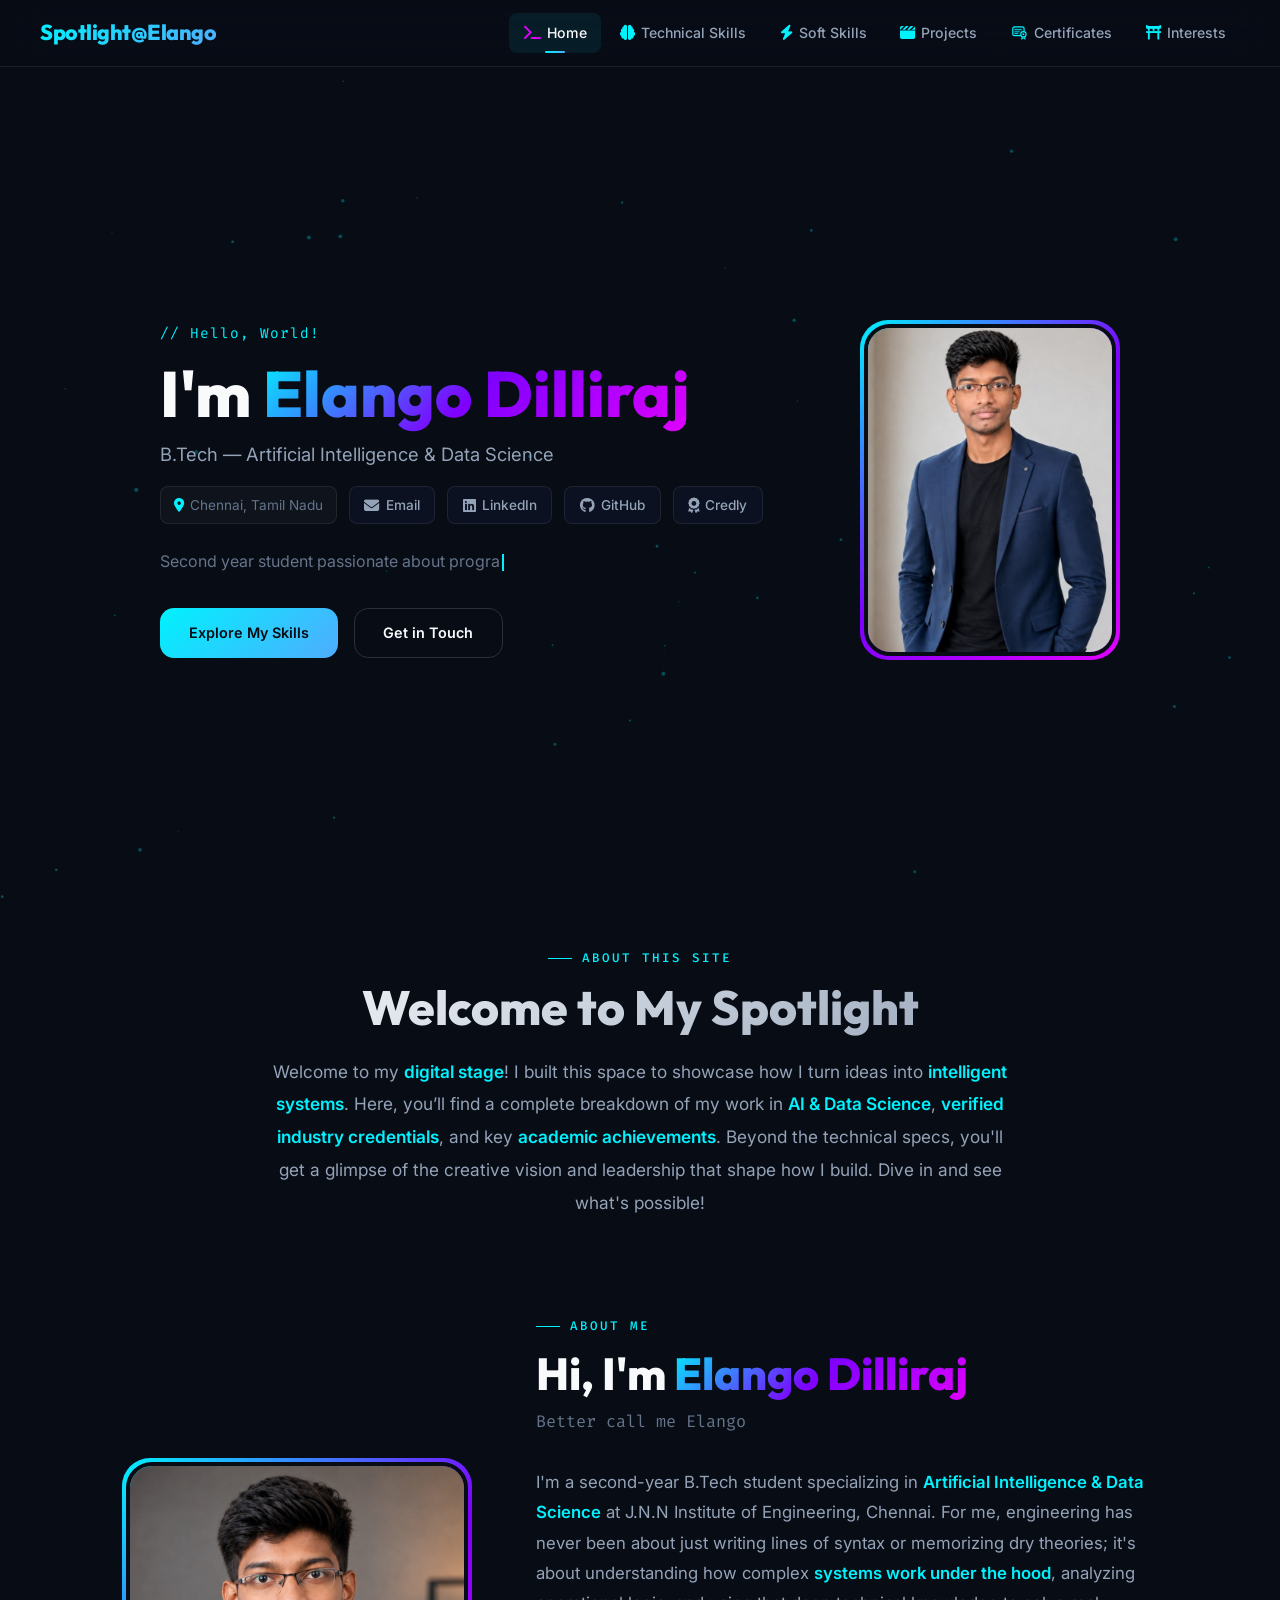
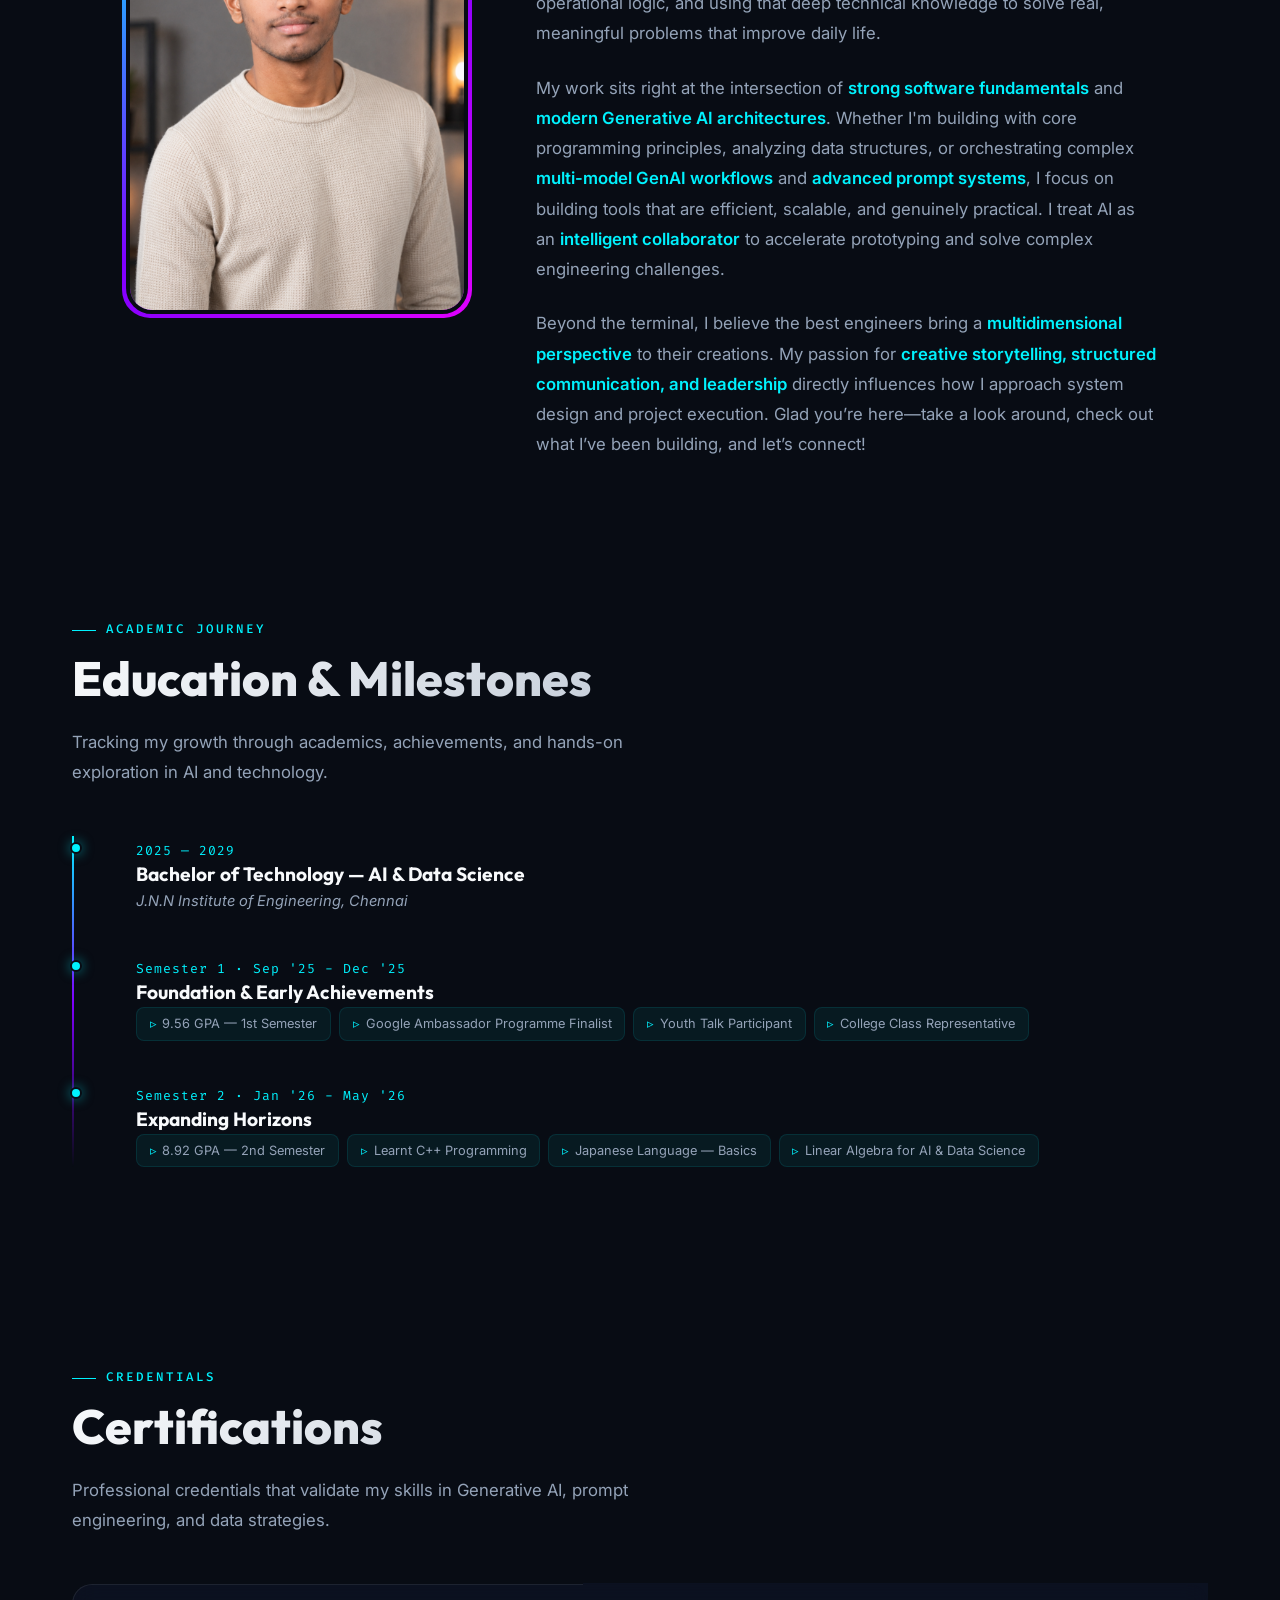
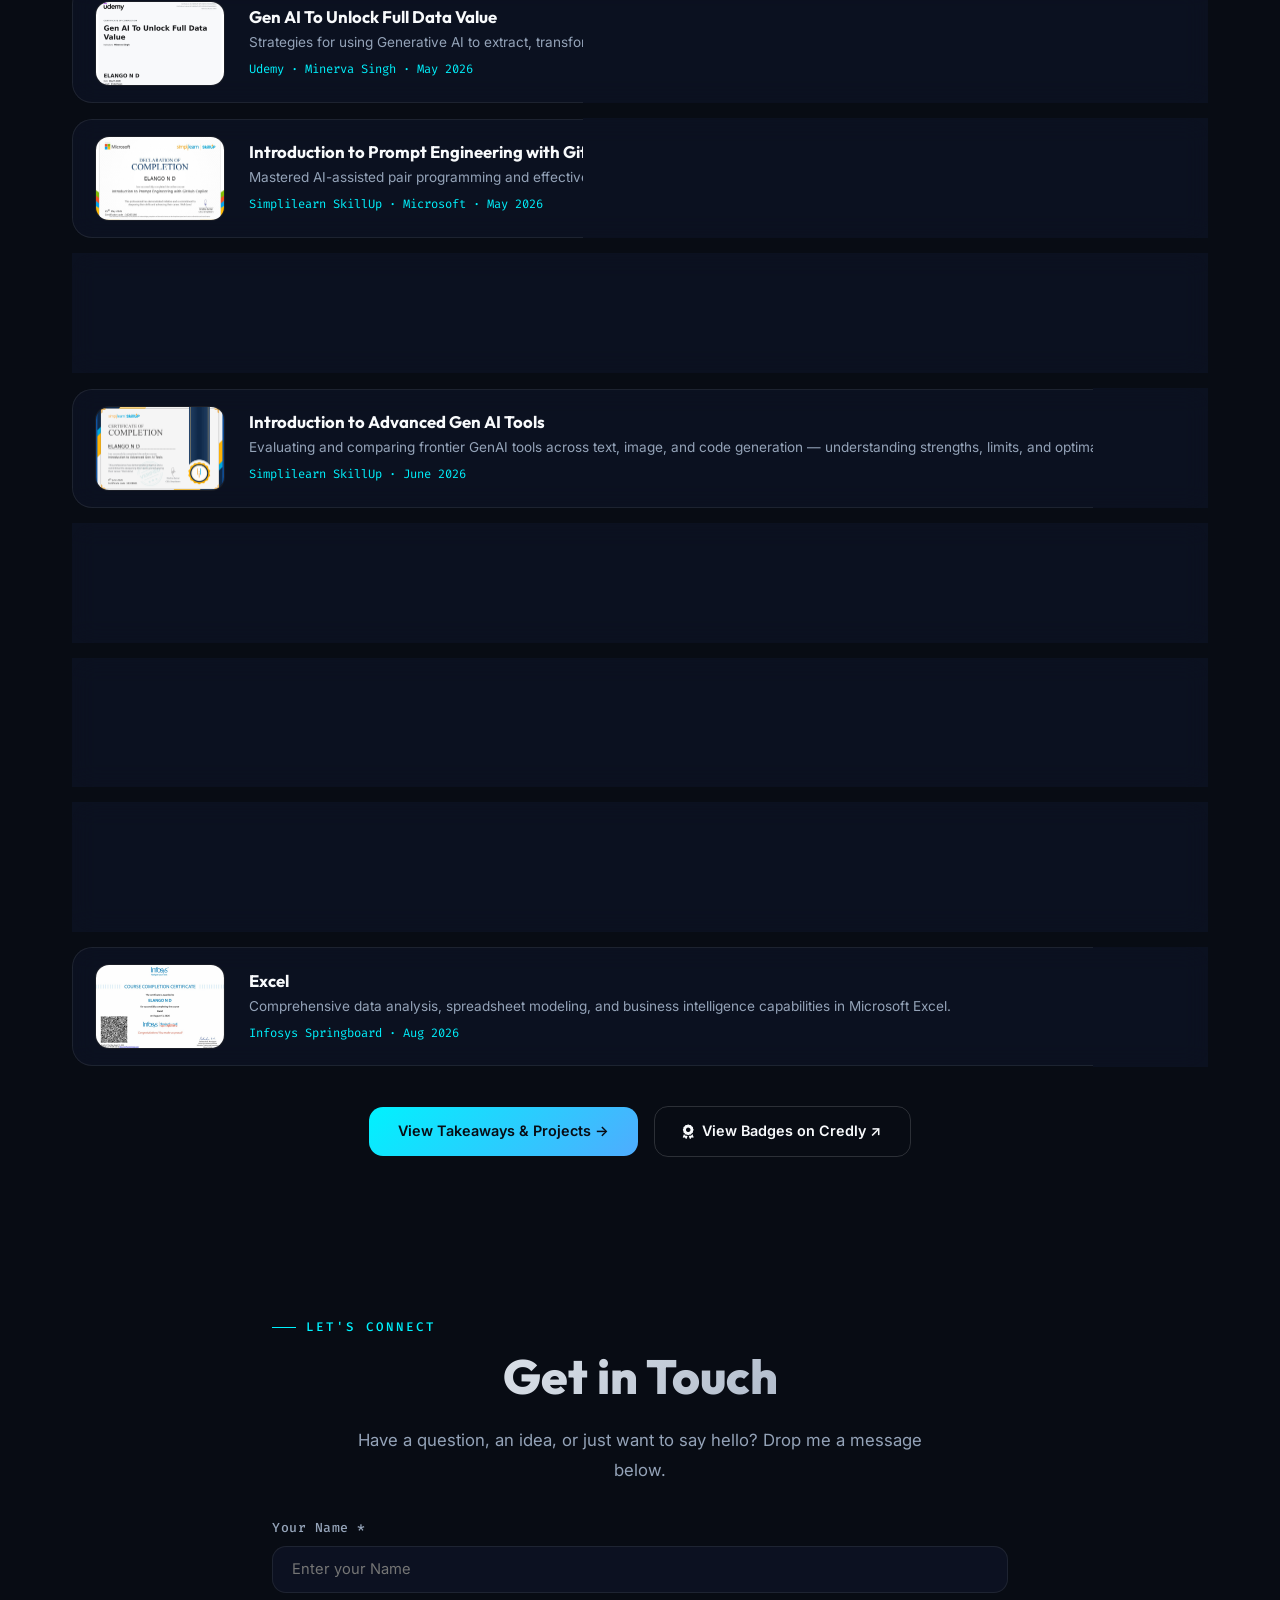
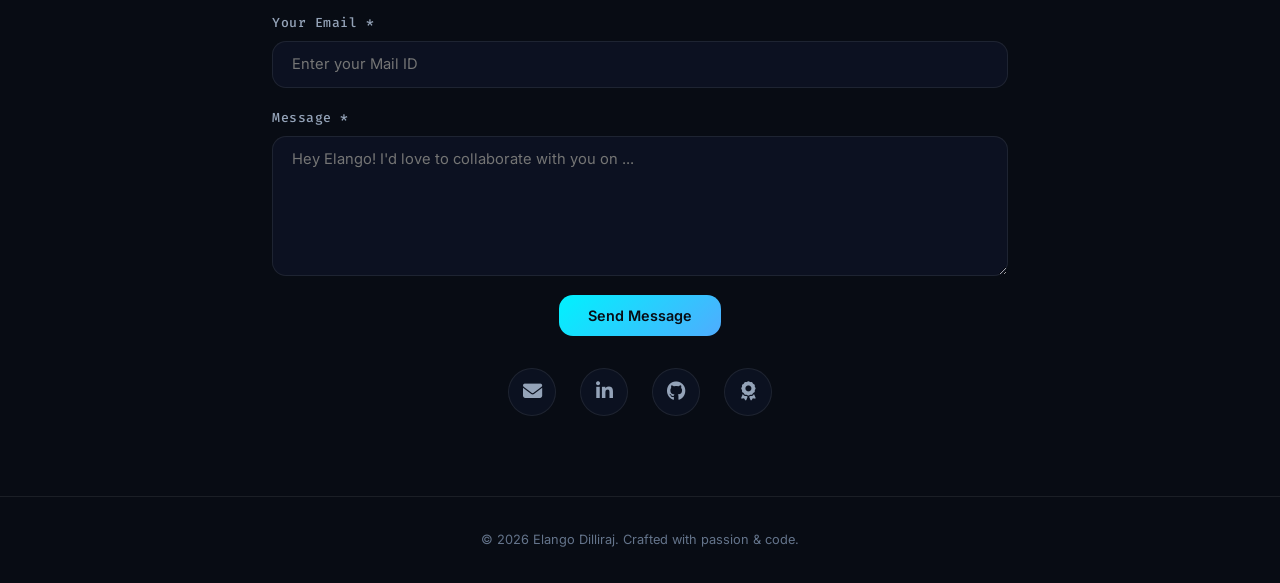
==== commit 736647d7: "Added Certifacte in the Navigation Bar" ====
--- a/index.html
+++ b/index.html
@@ -29,6 +29,7 @@
         <li><a href="tech-skills.html"><i class="fa-solid fa-brain"></i> Technical Skills</a></li>
         <li><a href="soft-skills.html"><i class="fa-solid fa-bolt"></i> Soft Skills</a></li>
         <li><a href="certifications-projects.html"><i class="fa-solid fa-clapperboard"></i> Projects</a></li>
+        <li><a href="certifications-projects.html#certificates"><svg class="nav-cert-logo" viewBox="0 0 24 24" fill="none" xmlns="http://www.w3.org/2000/svg" aria-hidden="true"><rect x="2.5" y="4" width="16" height="12.5" rx="2.2" fill="currentColor" fill-opacity="0.14" stroke="currentColor" stroke-width="1.6"/><path d="M5.5 8H14.5M5.5 11H11.5M5.5 13.5H9.5" stroke="currentColor" stroke-width="1.4" stroke-linecap="round" opacity="0.85"/><circle cx="17.5" cy="14.5" r="3.8" fill="#080c14" stroke="currentColor" stroke-width="1.6"/><circle cx="17.5" cy="14.5" r="1.4" fill="currentColor"/><path d="M15.8 17.8L15 21.5L17.5 20L20 21.5L19.2 17.8" fill="currentColor" fill-opacity="0.35" stroke="currentColor" stroke-width="1.3" stroke-linejoin="round"/></svg> Certificates</a></li>
         <li><a href="interests.html"><i class="fa-solid fa-torii-gate"></i> Interests</a></li>
       </ul>
     </div>
@@ -74,7 +75,7 @@
 
     <!-- ===== BRIEF INTRO ===== -->
     <section class="intro-section reveal">
-      <p class="section-label" style="justify-content: center;">About Me & This Site</p>
+      <p class="section-label" style="justify-content: center;">About this Site</p>
       <h2 class="section-title" style="text-align: center;">Welcome to My Spotlight</h2>
       <p class="intro-text">
         Welcome to my <span class="highlight">digital stage</span>! I built this space to showcase how I turn ideas into
--- a/styles.css
+++ b/styles.css
@@ -161,13 +161,16 @@
 }
 
 .nav-links a {
-  padding: 0.5rem 1rem;
+  display: inline-flex;
+  align-items: center;
+  padding: 0.5rem 0.9rem;
   font-size: 0.88rem;
   font-weight: 500;
   color: var(--text-secondary);
   border-radius: var(--radius-sm);
   transition: all var(--transition-fast);
   position: relative;
+  white-space: nowrap;
 }
 
 .nav-links a:hover,
@@ -1081,6 +1084,9 @@
 }
 
 .soft-skill-card {
+  --card-accent: 127, 0, 255;
+  --mouse-x: 50%;
+  --mouse-y: 50%;
   background: var(--bg-card);
   backdrop-filter: blur(12px);
   -webkit-backdrop-filter: blur(12px);
@@ -1088,58 +1094,159 @@
   border-radius: var(--radius-lg);
   padding: 2.5rem 2rem;
   text-align: center;
-  transition: all var(--transition-base);
+  transition: transform 0.35s cubic-bezier(0.22, 1, 0.36, 1),
+              border-color 0.35s ease,
+              box-shadow 0.35s ease,
+              background 0.35s ease;
   position: relative;
   overflow: hidden;
-}
-
-.soft-skill-card:hover {
-  border-color: var(--accent-purple);
-  transform: translateY(-6px);
-  box-shadow: var(--shadow-glow-purple);
+  transform-style: preserve-3d;
+  will-change: transform;
+}
+
+.soft-skill-card::before {
+  content: '';
+  position: absolute;
+  top: 0;
+  left: 50%;
+  width: 0;
+  height: 2px;
+  background: linear-gradient(90deg, transparent, rgba(var(--card-accent), 0.95), transparent);
+  transform: translateX(-50%);
+  transition: width 0.4s cubic-bezier(0.22, 1, 0.36, 1);
+  z-index: 2;
+}
+
+.soft-skill-card::after {
+  content: '';
+  position: absolute;
+  inset: 0;
+  border-radius: var(--radius-lg);
+  background: radial-gradient(
+    320px circle at var(--mouse-x) var(--mouse-y),
+    rgba(var(--card-accent), 0.14),
+    rgba(var(--card-accent), 0.04) 45%,
+    transparent 75%
+  );
+  opacity: 0;
+  transition: opacity 0.35s ease;
+  pointer-events: none;
+}
+
+.soft-skill-card:nth-child(1) { --card-accent: 127, 0, 255; }
+.soft-skill-card:nth-child(2) { --card-accent: 0, 242, 254; }
+.soft-skill-card:nth-child(3) { --card-accent: 225, 0, 255; }
+
+.soft-skills-grid .soft-skill-card.reveal.visible {
+  transition: opacity 0.6s ease,
+              transform 0.35s cubic-bezier(0.22, 1, 0.36, 1),
+              border-color 0.35s ease,
+              box-shadow 0.35s ease,
+              background 0.35s ease;
+}
+
+.soft-skills-grid .soft-skill-card.is-tilting {
+  transition: opacity 0.6s ease,
+              transform 0.12s ease-out,
+              border-color 0.35s ease,
+              box-shadow 0.35s ease,
+              background 0.35s ease;
+}
+
+.soft-skills-grid .soft-skill-card:hover {
+  border-color: rgba(var(--card-accent), 0.5);
+  background: var(--bg-card-hover);
+  transform: translateY(-8px);
+  box-shadow: 0 14px 36px rgba(0, 0, 0, 0.45), 0 0 26px rgba(var(--card-accent), 0.2);
+}
+
+.soft-skill-card:hover::before {
+  width: 75%;
+}
+
+.soft-skill-card:hover::after {
+  opacity: 1;
 }
 
 .soft-skill-icon {
-  width: 70px;
-  height: 70px;
+  width: 76px;
+  height: 76px;
   margin: 0 auto 1.5rem;
   border-radius: var(--radius-md);
   display: flex;
   align-items: center;
   justify-content: center;
-  font-size: 2rem;
-  background: rgba(127, 0, 255, 0.1);
-  border: 1px solid rgba(127, 0, 255, 0.15);
+  background: radial-gradient(circle at 30% 25%, rgba(var(--card-accent), 0.18), rgba(15, 23, 42, 0.78) 75%);
+  border: 1px solid rgba(var(--card-accent), 0.22);
+  box-shadow: inset 0 1px 0 rgba(255, 255, 255, 0.08), 0 6px 18px rgba(0, 0, 0, 0.3);
+  position: relative;
+  z-index: 1;
+  transition: transform 0.35s cubic-bezier(0.34, 1.56, 0.64, 1),
+              box-shadow 0.35s ease,
+              border-color 0.35s ease,
+              background 0.35s ease;
+}
+
+.soft-skill-card:hover .soft-skill-icon {
+  transform: translateY(-4px) scale(1.08);
+  border-color: rgba(var(--card-accent), 0.6);
+  background: radial-gradient(circle at 30% 25%, rgba(var(--card-accent), 0.28), rgba(15, 23, 42, 0.85) 75%);
+  box-shadow: inset 0 1px 0 rgba(255, 255, 255, 0.16), 0 0 24px rgba(var(--card-accent), 0.28);
 }
 
 .soft-skill-card h3 {
   font-size: 1.25rem;
   font-weight: 700;
   margin-bottom: 0.6rem;
+  position: relative;
+  z-index: 1;
+  transition: color 0.3s ease, transform 0.3s ease;
+}
+
+.soft-skill-card:hover h3 {
+  color: rgb(var(--card-accent));
+  transform: translateY(-1px);
 }
 
 .soft-skill-card .role-tag {
   display: inline-block;
   font-family: var(--font-mono);
   font-size: 0.72rem;
-  color: var(--accent-purple);
-  background: rgba(127, 0, 255, 0.08);
+  color: rgb(var(--card-accent));
+  background: rgba(var(--card-accent), 0.1);
   padding: 0.25rem 0.7rem;
   border-radius: var(--radius-sm);
   margin-bottom: 1rem;
-  border: 1px solid rgba(127, 0, 255, 0.12);
+  border: 1px solid rgba(var(--card-accent), 0.2);
+  position: relative;
+  z-index: 1;
+  transition: border-color 0.3s ease, background 0.3s ease;
+}
+
+.soft-skill-card:hover .role-tag {
+  border-color: rgba(var(--card-accent), 0.45);
+  background: rgba(var(--card-accent), 0.16);
 }
 
 .soft-skill-card p {
   font-size: 0.9rem;
   color: var(--text-secondary);
   line-height: 1.7;
+  position: relative;
+  z-index: 1;
+  transition: color 0.3s ease;
+}
+
+.soft-skill-card:hover p {
+  color: var(--text-primary);
 }
 
 .soft-skill-details {
   list-style: none;
   margin-top: 1.2rem;
   text-align: left;
+  position: relative;
+  z-index: 1;
 }
 
 .soft-skill-details li {
@@ -1149,11 +1256,16 @@
   display: flex;
   align-items: flex-start;
   gap: 0.5rem;
+  transition: color 0.3s ease, transform 0.3s ease;
+}
+
+.soft-skill-card:hover .soft-skill-details li {
+  color: var(--text-primary);
 }
 
 .soft-skill-details li::before {
   content: '◆';
-  color: var(--accent-purple);
+  color: rgb(var(--card-accent));
   font-size: 0.55rem;
   margin-top: 0.35rem;
   flex-shrink: 0;
@@ -1543,11 +1655,14 @@
    ============================ */
 .interests-grid {
   display: grid;
-  grid-template-columns: repeat(auto-fill, minmax(280px, 1fr));
+  grid-template-columns: repeat(3, 1fr);
   gap: 1.5rem;
 }
 
 .interest-card {
+  --card-accent: 0, 242, 254;
+  --mouse-x: 50%;
+  --mouse-y: 50%;
   background: var(--bg-card);
   backdrop-filter: blur(12px);
   -webkit-backdrop-filter: blur(12px);
@@ -1555,9 +1670,27 @@
   border-radius: var(--radius-lg);
   padding: 2.5rem 2rem;
   text-align: center;
-  transition: all var(--transition-base);
+  transition: transform 0.35s cubic-bezier(0.22, 1, 0.36, 1),
+              border-color 0.35s ease,
+              box-shadow 0.35s ease,
+              background 0.35s ease;
   position: relative;
   overflow: hidden;
+  transform-style: preserve-3d;
+  will-change: transform;
+}
+
+.interest-card::before {
+  content: '';
+  position: absolute;
+  top: 0;
+  left: 50%;
+  width: 0;
+  height: 2px;
+  background: linear-gradient(90deg, transparent, rgba(var(--card-accent), 0.95), transparent);
+  transform: translateX(-50%);
+  transition: width 0.4s cubic-bezier(0.22, 1, 0.36, 1);
+  z-index: 2;
 }
 
 .interest-card::after {
@@ -1565,22 +1698,52 @@
   position: absolute;
   inset: 0;
   border-radius: var(--radius-lg);
+  background: radial-gradient(
+    280px circle at var(--mouse-x) var(--mouse-y),
+    rgba(var(--card-accent), 0.14),
+    rgba(var(--card-accent), 0.04) 45%,
+    transparent 75%
+  );
   opacity: 0;
-  transition: opacity var(--transition-base);
-}
-
-.interest-card:nth-child(1)::after { background: linear-gradient(135deg, rgba(0, 242, 254, 0.06), transparent); }
-.interest-card:nth-child(2)::after { background: linear-gradient(135deg, rgba(127, 0, 255, 0.06), transparent); }
-.interest-card:nth-child(3)::after { background: linear-gradient(135deg, rgba(0, 230, 118, 0.06), transparent); }
-.interest-card:nth-child(4)::after { background: linear-gradient(135deg, rgba(225, 0, 255, 0.06), transparent); }
-.interest-card:nth-child(5)::after { background: linear-gradient(135deg, rgba(79, 172, 254, 0.06), transparent); }
-.interest-card:nth-child(6)::after { background: linear-gradient(135deg, rgba(255, 183, 77, 0.06), transparent); }
-.interest-card:nth-child(7)::after { background: linear-gradient(135deg, rgba(255, 82, 82, 0.06), transparent); }
-
-.interest-card:hover {
-  transform: translateY(-6px);
-  border-color: var(--border-glass-hover);
-  box-shadow: var(--shadow-card);
+  transition: opacity 0.35s ease;
+  pointer-events: none;
+}
+
+.interest-card:nth-child(1) { --card-accent: 0, 242, 254; }
+.interest-card:nth-child(2) { --card-accent: 127, 0, 255; }
+.interest-card:nth-child(3) { --card-accent: 0, 242, 254; }
+.interest-card:nth-child(4) { --card-accent: 0, 230, 118; }
+.interest-card:nth-child(5) { --card-accent: 255, 82, 82; }
+.interest-card:nth-child(6) { --card-accent: 79, 172, 254; }
+.interest-card:nth-child(7) { --card-accent: 255, 183, 77; }
+.interest-card:nth-child(8) { --card-accent: 225, 0, 255; }
+.interest-card:nth-child(9) { --card-accent: 168, 85, 247; }
+
+.interests-grid .interest-card.reveal.visible {
+  transition: opacity 0.6s ease,
+              transform 0.35s cubic-bezier(0.22, 1, 0.36, 1),
+              border-color 0.35s ease,
+              box-shadow 0.35s ease,
+              background 0.35s ease;
+}
+
+.interests-grid .interest-card.is-tilting {
+  transition: opacity 0.6s ease,
+              transform 0.12s ease-out,
+              border-color 0.35s ease,
+              box-shadow 0.35s ease,
+              background 0.35s ease;
+}
+
+.interests-grid .interest-card:hover {
+  transform: translateY(-8px);
+  background: var(--bg-card-hover);
+  border-color: rgba(var(--card-accent), 0.45);
+  box-shadow: 0 14px 36px rgba(0, 0, 0, 0.45), 0 0 24px rgba(var(--card-accent), 0.18);
+}
+
+.interest-card:hover::before {
+  width: 75%;
 }
 
 .interest-card:hover::after {
@@ -1588,17 +1751,109 @@
 }
 
 .interest-icon {
-  width: 64px;
-  height: 64px;
-  margin: 0 auto 1.2rem;
+  width: 74px;
+  height: 74px;
+  margin: 0 auto 1.25rem;
   display: flex;
   align-items: center;
   justify-content: center;
-  font-size: 1.8rem;
   border-radius: var(--radius-md);
+  background: radial-gradient(circle at 30% 25%, rgba(var(--card-accent), 0.18), rgba(15, 23, 42, 0.78) 75%);
+  border: 1px solid rgba(var(--card-accent), 0.22);
+  box-shadow: inset 0 1px 0 rgba(255, 255, 255, 0.08), 0 6px 18px rgba(0, 0, 0, 0.3);
   position: relative;
   z-index: 1;
-}
+  transition: transform 0.35s cubic-bezier(0.34, 1.56, 0.64, 1),
+              box-shadow 0.35s ease,
+              border-color 0.35s ease,
+              background 0.35s ease;
+}
+
+.interest-svg,
+.soft-skill-svg {
+  width: 48px;
+  height: 48px;
+  display: block;
+  filter: drop-shadow(0 4px 10px rgba(0, 0, 0, 0.45));
+  transition: transform 0.35s ease, filter 0.35s ease;
+}
+
+.interest-card:hover .interest-icon {
+  transform: translateY(-4px) scale(1.08);
+  border-color: rgba(var(--card-accent), 0.6);
+  background: radial-gradient(circle at 30% 25%, rgba(var(--card-accent), 0.28), rgba(15, 23, 42, 0.85) 75%);
+  box-shadow: inset 0 1px 0 rgba(255, 255, 255, 0.16), 0 0 24px rgba(var(--card-accent), 0.28);
+}
+
+.interest-card:hover .interest-svg,
+.soft-skill-card:hover .soft-skill-svg {
+  filter: drop-shadow(0 6px 14px rgba(var(--card-accent), 0.35));
+}
+
+.interest-svg .svg-float,
+.interest-svg .svg-tilt,
+.interest-svg .svg-pulse,
+.interest-svg .svg-beam,
+.interest-svg .svg-spin,
+.soft-skill-svg .svg-float,
+.soft-skill-svg .svg-pulse,
+.soft-skill-svg .svg-beam,
+.soft-skill-svg .svg-spin,
+.soft-skill-svg .svg-wave {
+  transition: transform 0.45s cubic-bezier(0.22, 1, 0.36, 1), opacity 0.35s ease;
+  transform-box: fill-box;
+  transform-origin: center;
+}
+
+.interest-svg .svg-spin-origin {
+  transition: transform 0.45s cubic-bezier(0.22, 1, 0.36, 1);
+}
+
+.interest-card:hover .svg-float,
+.soft-skill-card:hover .svg-float {
+  transform: translateY(-2.5px);
+}
+
+.interest-card:hover .svg-tilt {
+  transform: translate(-1.5px, 1.5px) rotate(-6deg);
+}
+
+.interest-card:hover .svg-pulse,
+.soft-skill-card:hover .svg-pulse {
+  transform: scale(1.1);
+}
+
+.interest-card:hover .svg-spin,
+.interest-card:hover .svg-spin-origin,
+.soft-skill-card:hover .svg-spin {
+  transform: rotate(45deg);
+}
+
+.interest-card:hover .svg-beam,
+.soft-skill-card:hover .svg-beam {
+  opacity: 1;
+  transform: scaleX(1.15);
+}
+
+.soft-skill-card:hover .svg-wave {
+  transform: scale(1.12);
+  opacity: 1;
+}
+
+@keyframes eqBounce {
+  0%, 100% { transform: scaleY(0.7); }
+  50% { transform: scaleY(1.18); }
+}
+
+.interest-svg .svg-eq {
+  transform-box: fill-box;
+  transform-origin: bottom center;
+}
+
+.interest-card:hover .svg-eq-1 { animation: eqBounce 0.65s ease-in-out infinite; }
+.interest-card:hover .svg-eq-2 { animation: eqBounce 0.55s ease-in-out 0.12s infinite; }
+.interest-card:hover .svg-eq-3 { animation: eqBounce 0.7s ease-in-out 0.24s infinite; }
+.interest-card:hover .svg-eq-4 { animation: eqBounce 0.6s ease-in-out 0.18s infinite; }
 
 .interest-card h3 {
   font-size: 1.1rem;
@@ -1606,6 +1861,12 @@
   margin-bottom: 0.5rem;
   position: relative;
   z-index: 1;
+  transition: color 0.3s ease, transform 0.3s ease;
+}
+
+.interest-card:hover h3 {
+  color: rgb(var(--card-accent));
+  transform: translateY(-1px);
 }
 
 .interest-card p {
@@ -1614,6 +1875,31 @@
   line-height: 1.7;
   position: relative;
   z-index: 1;
+  transition: color 0.3s ease;
+}
+
+.interest-card:hover p {
+  color: var(--text-primary);
+}
+
+@media (prefers-reduced-motion: reduce) {
+  .interest-card,
+  .interest-card::before,
+  .interest-card::after,
+  .interest-icon,
+  .interest-svg,
+  .interest-svg *,
+  .interest-card h3,
+  .soft-skill-card,
+  .soft-skill-card::before,
+  .soft-skill-card::after,
+  .soft-skill-icon,
+  .soft-skill-svg,
+  .soft-skill-svg *,
+  .soft-skill-card h3 {
+    transition: none;
+    animation: none;
+  }
 }
 
 /* ============================
@@ -1802,16 +2088,33 @@
   }
 }
 
-.nav-links i {
+.nav-links i,
+.nav-links .nav-cert-logo {
   margin-right: 6px;
   font-size: 0.95rem;
   color: var(--accent-cyan);
-  transition: color 0.3s ease;
+  transition: color 0.3s ease, transform 0.3s ease;
+}
+
+.nav-links .nav-cert-logo {
+  width: 17px;
+  height: 17px;
+  flex-shrink: 0;
 }
 
 .nav-links a:hover i,
-.nav-links a.active i {
+.nav-links a.active i,
+.nav-links a:hover .nav-cert-logo,
+.nav-links a.active .nav-cert-logo {
   color: var(--accent-violet);
+}
+
+.nav-links a:hover .nav-cert-logo {
+  transform: scale(1.1);
+}
+
+.section[id] {
+  scroll-margin-top: 76px;
 }
 
 /* ============================
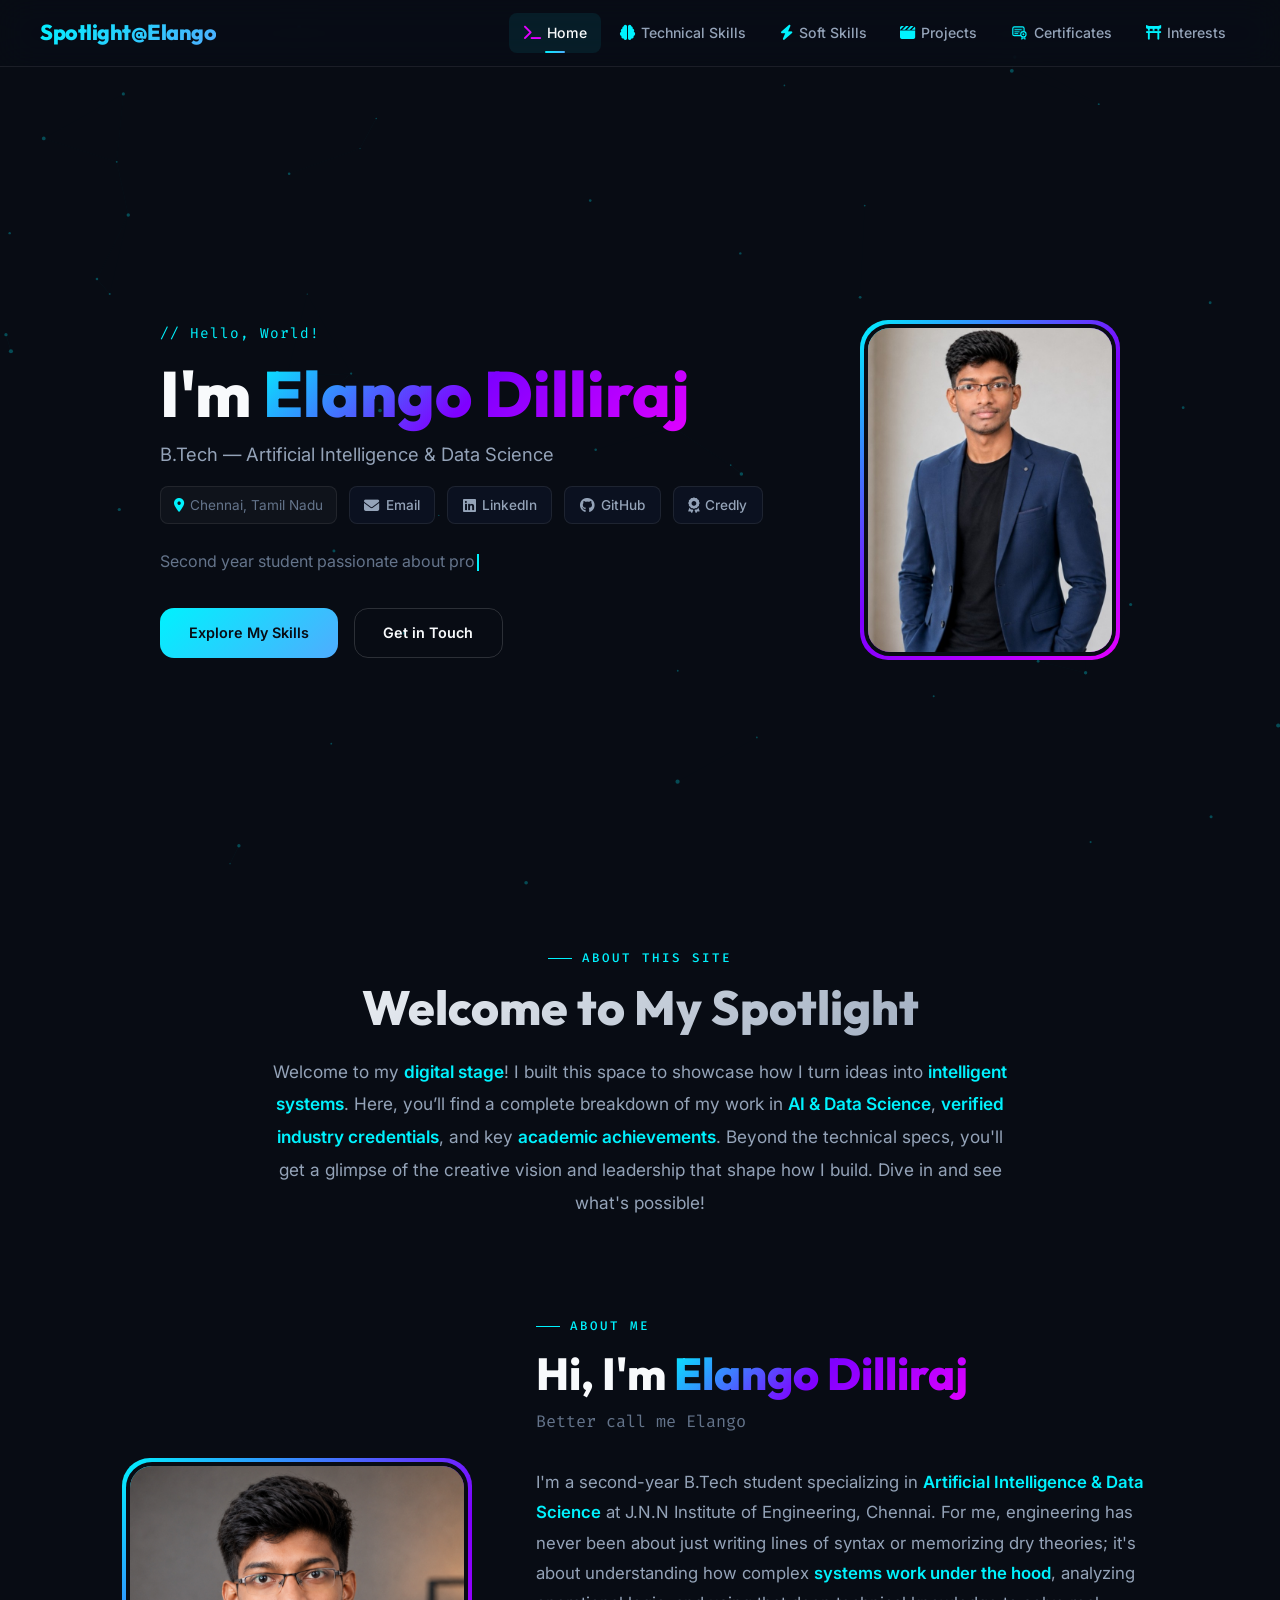
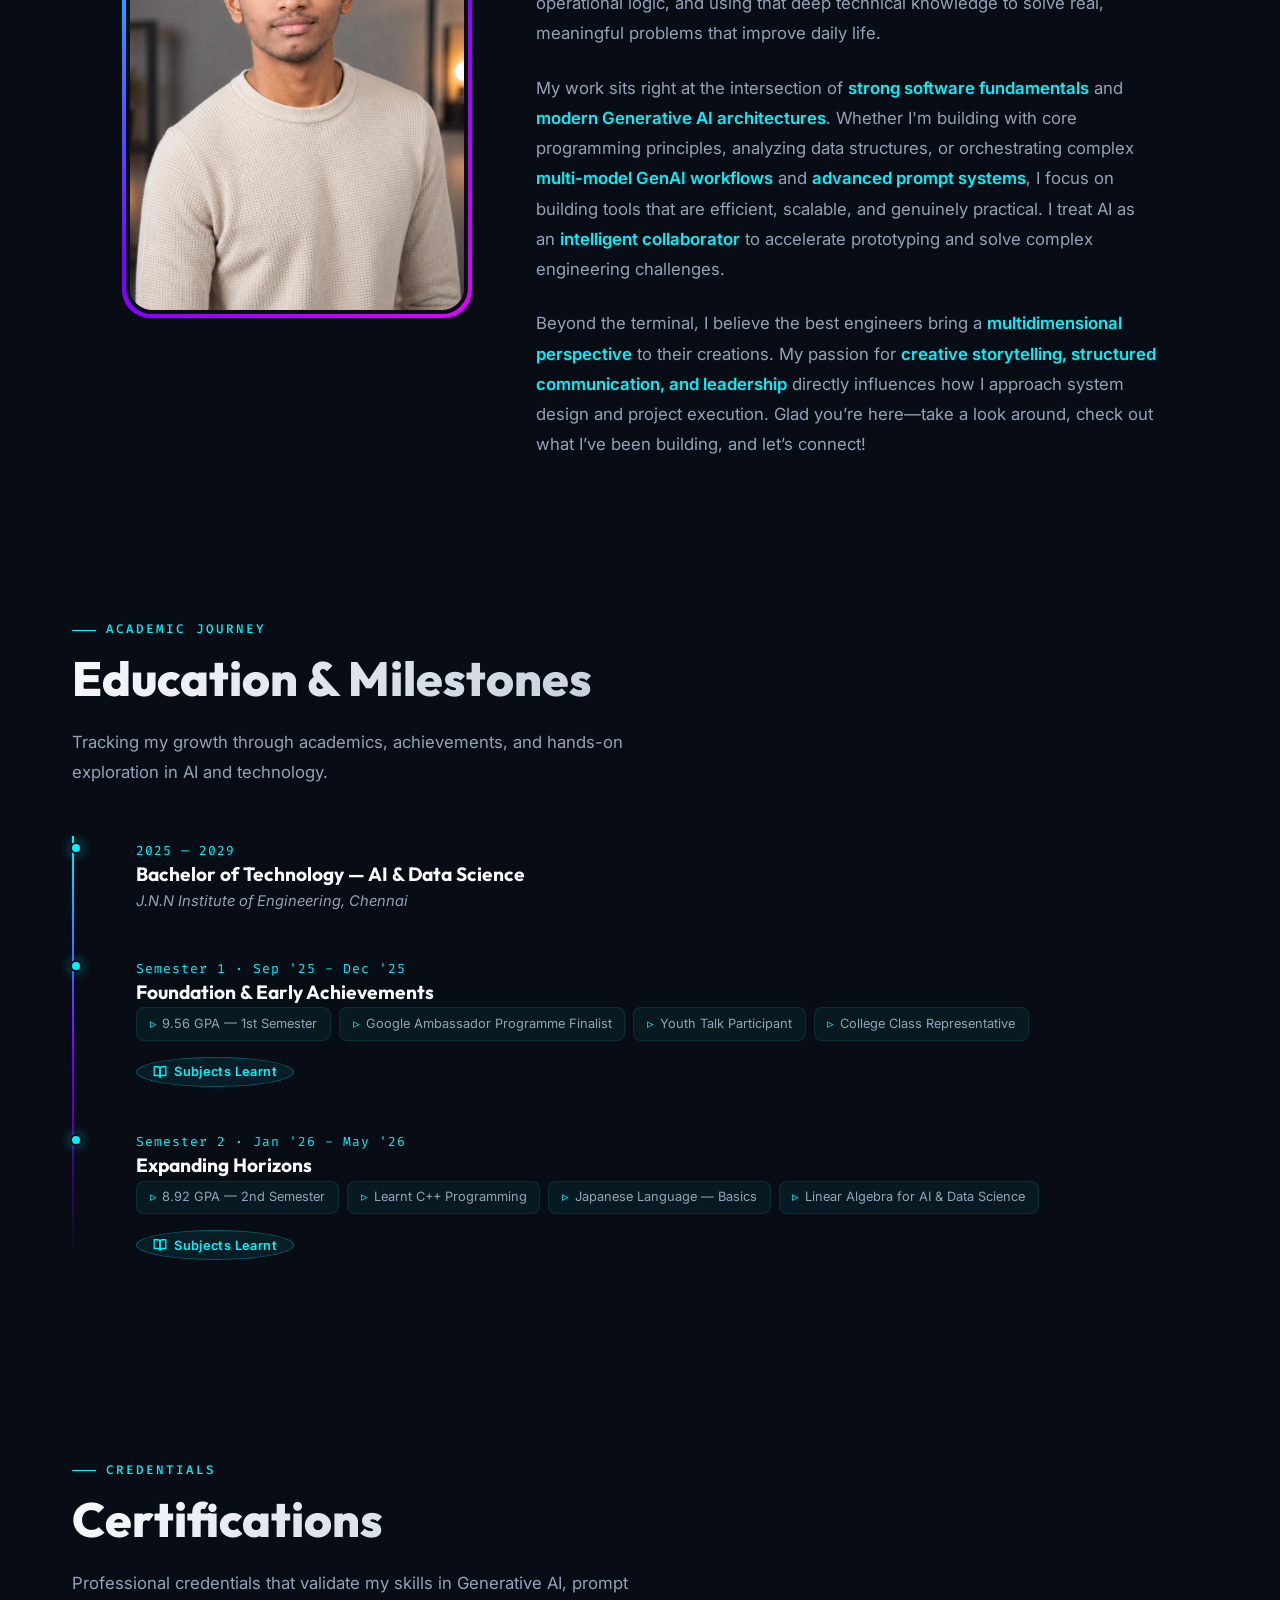
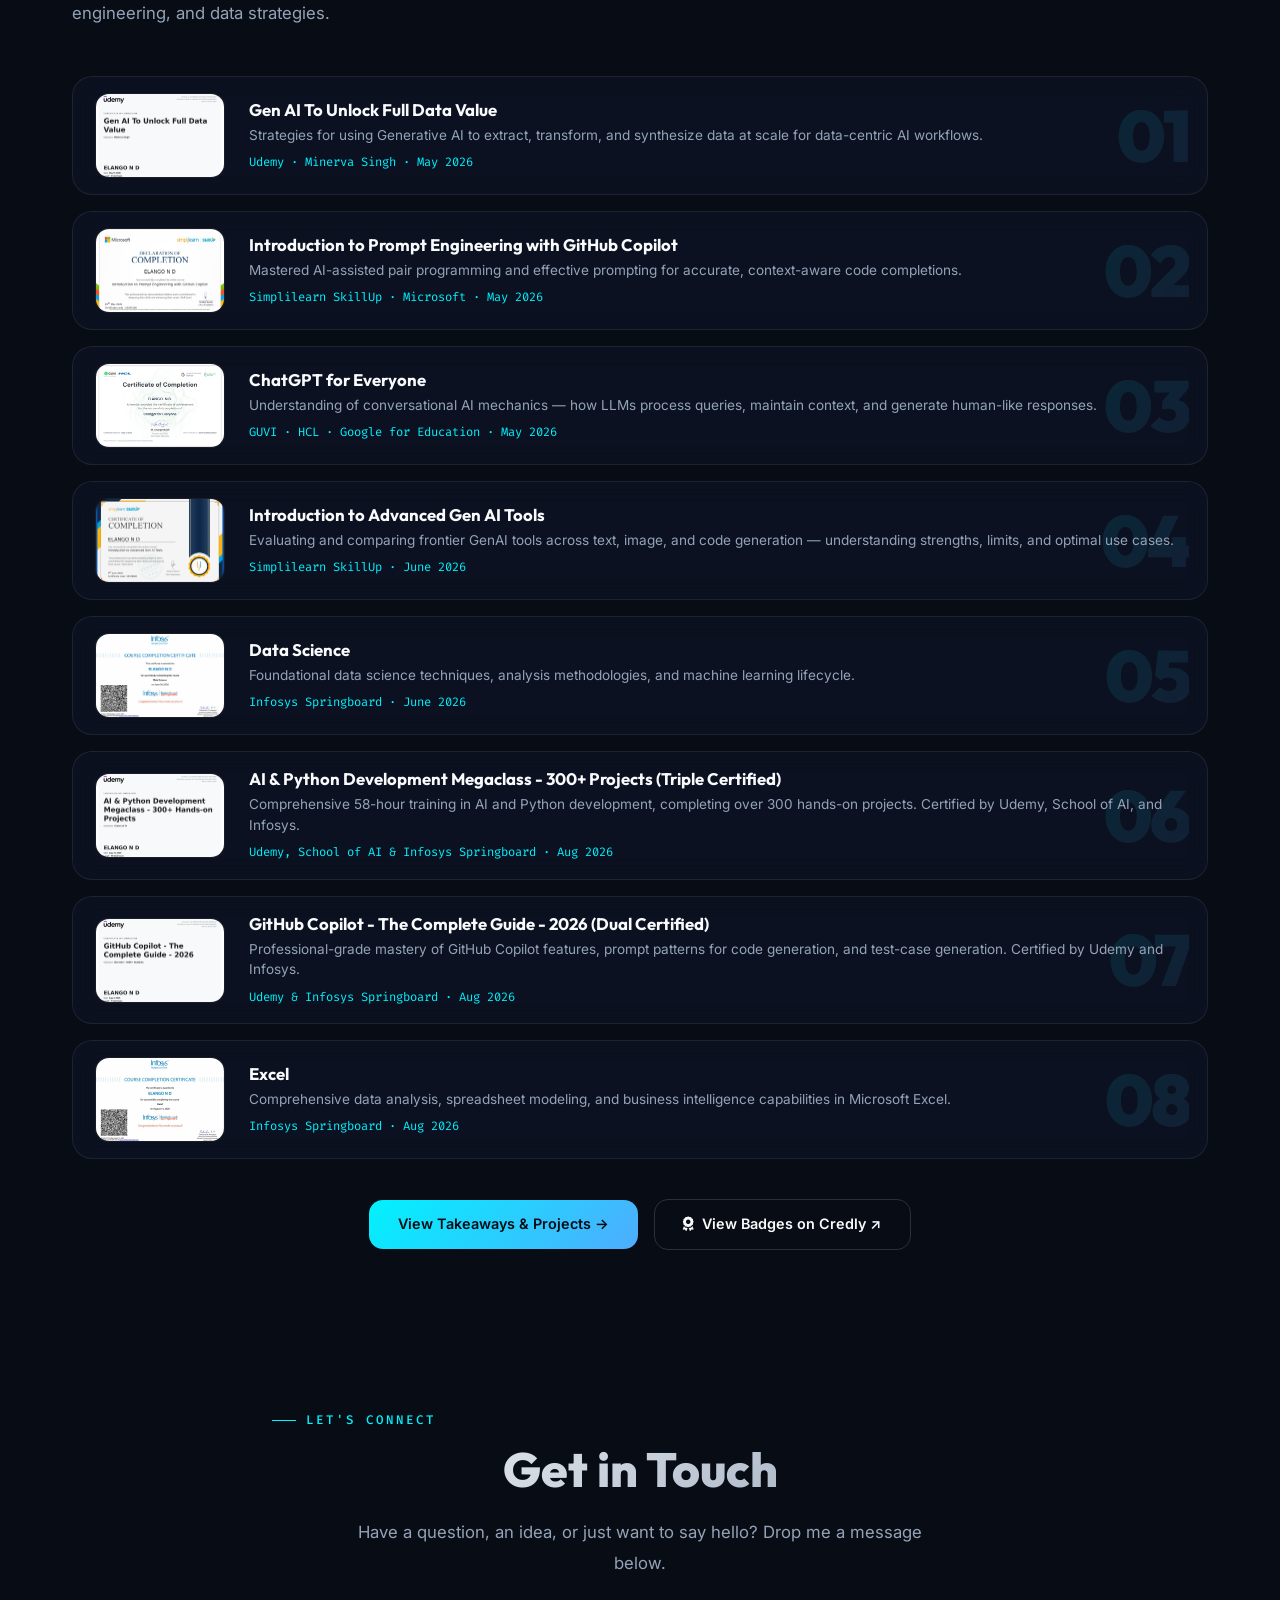
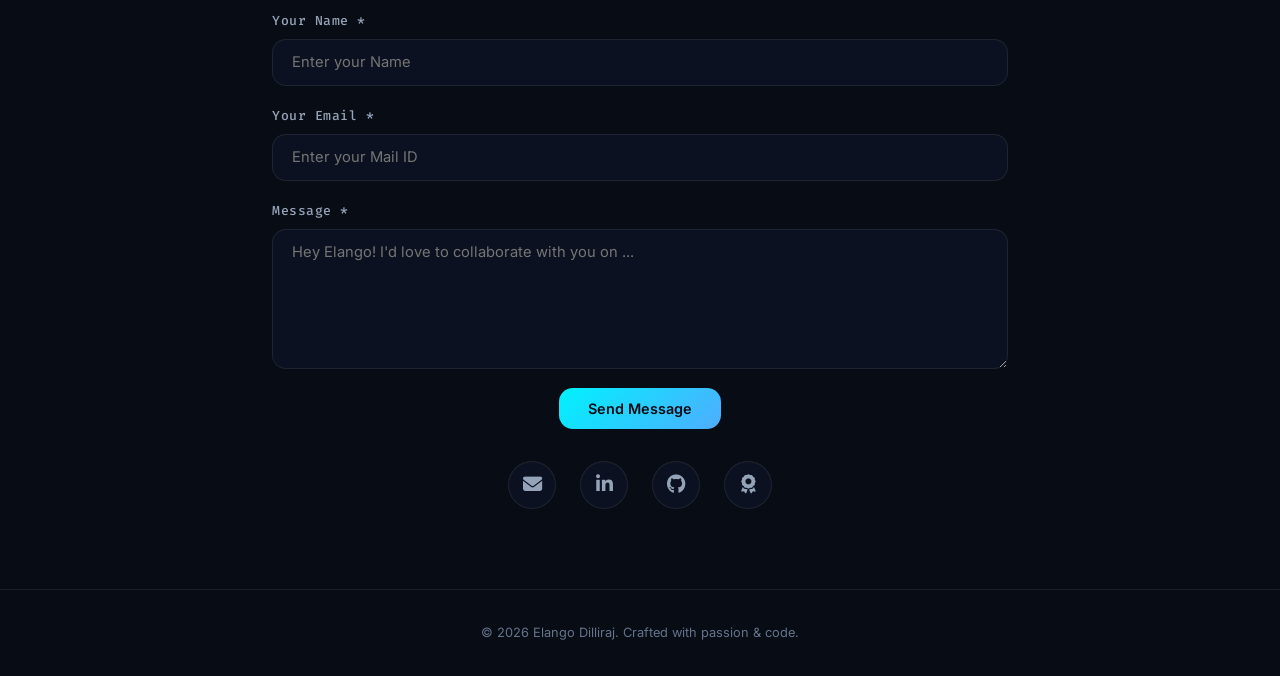
==== commit dada8c36: "Added the subjects learnt in academic timeline" ====
--- a/index.html
+++ b/index.html
@@ -147,13 +147,17 @@
         <!-- Semester 1 -->
         <div class="timeline-item">
           <span class="timeline-year">Semester 1 · Sep '25 - Dec '25</span>
-          <h3 class="timeline-title">Foundation & Early Achievements</h3>
+          <h3 class="timeline-title">Foundation &amp; Early Achievements</h3>
           <ul class="timeline-highlights">
             <li>9.56 GPA — 1st Semester</li>
             <li>Google Ambassador Programme Finalist</li>
             <li>Youth Talk Participant</li>
             <li>College Class Representative</li>
           </ul>
+          <button class="sem-subjects-btn" data-sem="1" aria-label="View Semester 1 Subjects">
+            <svg width="14" height="14" viewBox="0 0 24 24" fill="none" stroke="currentColor" stroke-width="2.2" stroke-linecap="round" stroke-linejoin="round"><path d="M2 3h6a4 4 0 0 1 4 4v14a3 3 0 0 0-3-3H2z"/><path d="M22 3h-6a4 4 0 0 0-4 4v14a3 3 0 0 1 3-3h7z"/></svg>
+            Subjects Learnt
+          </button>
         </div>
 
         <!-- Semester 2 -->
@@ -164,8 +168,12 @@
             <li>8.92 GPA — 2nd Semester</li>
             <li>Learnt C++ Programming</li>
             <li>Japanese Language — Basics</li>
-            <li>Linear Algebra for AI & Data Science</li>
+            <li>Linear Algebra for AI &amp; Data Science</li>
           </ul>
+          <button class="sem-subjects-btn" data-sem="2" aria-label="View Semester 2 Subjects">
+            <svg width="14" height="14" viewBox="0 0 24 24" fill="none" stroke="currentColor" stroke-width="2.2" stroke-linecap="round" stroke-linejoin="round"><path d="M2 3h6a4 4 0 0 1 4 4v14a3 3 0 0 0-3-3H2z"/><path d="M22 3h-6a4 4 0 0 0-4 4v14a3 3 0 0 1 3-3h7z"/></svg>
+            Subjects Learnt
+          </button>
         </div>
       </div>
     </section>
@@ -314,6 +322,27 @@
 
   </main>
 
+  <!-- ===== SEMESTER SUBJECTS MODAL ===== -->
+  <div id="sem-modal" class="sem-modal-overlay" role="dialog" aria-modal="true" aria-label="Semester Subjects" hidden tabindex="-1">
+    <div class="sem-modal-container">
+      <div class="sem-modal-header">
+        <div class="sem-modal-title-wrap">
+          <svg class="sem-modal-icon" width="22" height="22" viewBox="0 0 24 24" fill="none" stroke="currentColor" stroke-width="2" stroke-linecap="round" stroke-linejoin="round"><path d="M2 3h6a4 4 0 0 1 4 4v14a3 3 0 0 0-3-3H2z"/><path d="M22 3h-6a4 4 0 0 0-4 4v14a3 3 0 0 1 3-3h7z"/></svg>
+          <div>
+            <p class="sem-modal-label" id="sem-modal-label">Academic Curriculum</p>
+            <h3 class="sem-modal-title" id="sem-modal-title">Semester Subjects</h3>
+          </div>
+        </div>
+        <button class="sem-modal-close" id="sem-modal-close" aria-label="Close">
+          <svg width="18" height="18" viewBox="0 0 24 24" fill="none" stroke="currentColor" stroke-width="2.5" stroke-linecap="round"><line x1="18" y1="6" x2="6" y2="18"/><line x1="6" y1="6" x2="18" y2="18"/></svg>
+        </button>
+      </div>
+      <div class="sem-modal-body" id="sem-modal-body">
+        <!-- Injected by JS -->
+      </div>
+    </div>
+  </div>
+
   <!-- Footer -->
   <footer class="footer">
     <p>© 2026 Elango Dilliraj. Crafted with passion & code.</p>
--- a/styles.css
+++ b/styles.css
@@ -686,6 +686,7 @@
   flex-direction: column;
   gap: 1rem;
   margin-top: 2rem;
+  counter-reset: cert-preview-num;
 }
 
 .cert-preview-card {
@@ -703,6 +704,41 @@
   overflow: hidden;
   transition: all var(--transition-base);
   text-decoration: none;
+  position: relative;
+  counter-increment: cert-preview-num;
+}
+
+/* Numbering watermark */
+.cert-preview-card::after {
+  content: counter(cert-preview-num, decimal-leading-zero);
+  position: absolute;
+  right: 1.1rem;
+  top: 50%;
+  transform: translateY(-50%);
+  font-family: var(--font-heading);
+  font-size: 4.5rem;
+  font-weight: 900;
+  line-height: 1;
+  letter-spacing: -0.04em;
+  background: linear-gradient(135deg, var(--accent-cyan), var(--accent-blue));
+  -webkit-background-clip: text;
+  background-clip: text;
+  -webkit-text-fill-color: transparent;
+  opacity: 0.1;
+  pointer-events: none;
+  user-select: none;
+  z-index: 0;
+  transition: opacity var(--transition-base);
+}
+
+.cert-preview-card:hover::after {
+  opacity: 0.2;
+}
+
+/* Ensure card children sit above the watermark */
+.cert-preview-card > * {
+  position: relative;
+  z-index: 1;
 }
 
 .cert-preview-card:hover {
@@ -1279,23 +1315,118 @@
   grid-template-columns: repeat(auto-fit, minmax(340px, 1fr));
   gap: 2rem;
   margin-bottom: 4rem;
+  counter-reset: project-num;
 }
 
 .project-card {
-  background: var(--bg-card);
+  --proj-accent-1: 0, 242, 254;
+  --proj-accent-2: 79, 172, 254;
+  counter-increment: project-num;
+  background: linear-gradient(
+    135deg,
+    rgba(var(--proj-accent-1), 0.08) 0%,
+    rgba(15, 23, 42, 0.68) 48%,
+    rgba(var(--proj-accent-2), 0.07) 100%
+  );
   backdrop-filter: blur(12px);
   -webkit-backdrop-filter: blur(12px);
-  border: 1px solid var(--border-glass);
+  border: 1px solid rgba(var(--proj-accent-1), 0.18);
   border-radius: var(--radius-lg);
   padding: 2rem;
-  transition: all var(--transition-base);
+  transition: transform 0.35s cubic-bezier(0.22, 1, 0.36, 1),
+              border-color 0.35s ease,
+              box-shadow 0.35s ease,
+              background 0.35s ease;
   position: relative;
-}
-
-.project-card:hover {
-  border-color: var(--accent-cyan);
-  transform: translateY(-4px);
-  box-shadow: var(--shadow-glow-cyan);
+  overflow: hidden;
+}
+
+.project-card > * {
+  position: relative;
+  z-index: 1;
+}
+
+.project-card::before {
+  content: '';
+  position: absolute;
+  top: 0;
+  left: 0;
+  right: 0;
+  height: 3px;
+  background: linear-gradient(90deg, rgb(var(--proj-accent-1)), rgb(var(--proj-accent-2)));
+  opacity: 0.55;
+  transition: opacity 0.35s ease;
+  z-index: 2;
+}
+
+.project-card::after {
+  content: counter(project-num, decimal-leading-zero);
+  position: absolute;
+  top: 1.1rem;
+  right: 1.75rem;
+  font-family: var(--font-heading);
+  font-size: clamp(3.2rem, 6vw, 4.75rem);
+  font-weight: 800;
+  line-height: 1;
+  letter-spacing: -0.04em;
+  background: linear-gradient(
+    135deg,
+    rgba(var(--proj-accent-1), 0.22),
+    rgba(var(--proj-accent-2), 0.07)
+  );
+  -webkit-background-clip: text;
+  -webkit-text-fill-color: transparent;
+  background-clip: text;
+  pointer-events: none;
+  user-select: none;
+  z-index: 0;
+  transition: transform 0.35s cubic-bezier(0.22, 1, 0.36, 1), opacity 0.35s ease;
+  opacity: 0.85;
+}
+
+.project-card:nth-child(1) { --proj-accent-1: 0, 242, 254; --proj-accent-2: 79, 172, 254; }
+.project-card:nth-child(2) { --proj-accent-1: 127, 0, 255; --proj-accent-2: 225, 0, 255; }
+.project-card:nth-child(3) { --proj-accent-1: 79, 172, 254; --proj-accent-2: 127, 0, 255; }
+.project-card:nth-child(4) { --proj-accent-1: 0, 230, 118; --proj-accent-2: 0, 242, 254; }
+.project-card:nth-child(5) { --proj-accent-1: 225, 0, 255; --proj-accent-2: 0, 242, 254; }
+
+.projects-grid .project-card.reveal.visible {
+  transition: opacity 0.6s ease,
+              transform 0.35s cubic-bezier(0.22, 1, 0.36, 1),
+              border-color 0.35s ease,
+              box-shadow 0.35s ease,
+              background 0.35s ease;
+}
+
+.projects-grid .project-card:hover {
+  background: linear-gradient(
+    135deg,
+    rgba(var(--proj-accent-1), 0.14) 0%,
+    rgba(20, 30, 55, 0.78) 50%,
+    rgba(var(--proj-accent-2), 0.13) 100%
+  );
+  border-color: rgba(var(--proj-accent-1), 0.5);
+  transform: translateY(-5px);
+  box-shadow: 0 12px 32px rgba(0, 0, 0, 0.45),
+              0 0 24px rgba(var(--proj-accent-1), 0.16),
+              0 0 36px rgba(var(--proj-accent-2), 0.1);
+}
+
+.projects-grid .project-card:hover::before {
+  opacity: 1;
+}
+
+.projects-grid .project-card:hover::after {
+  opacity: 1;
+  transform: translateY(-2px) scale(1.04);
+}
+
+@media (max-width: 640px) {
+  .project-card::after {
+    font-size: 2.75rem;
+    top: 0.9rem;
+    right: 1.15rem;
+  }
 }
 
 .project-status {
@@ -1322,9 +1453,14 @@
 }
 
 .project-card h3 {
-  font-size: 1.2rem;
+  font-size: 1.25rem;
   font-weight: 700;
   margin-bottom: 0.6rem;
+  transition: color 0.3s ease;
+}
+
+.projects-grid .project-card:hover h3 {
+  color: rgb(var(--proj-accent-1));
 }
 
 .project-card p {
@@ -1334,6 +1470,21 @@
   margin-bottom: 1.2rem;
 }
 
+.project-card .btn-outline:hover {
+  border-color: rgba(var(--proj-accent-1), 0.8);
+  background: rgba(var(--proj-accent-1), 0.08);
+  color: rgb(var(--proj-accent-1));
+}
+
+.project-takeaways {
+  margin-top: 1.5rem;
+  background: linear-gradient(90deg, rgba(var(--proj-accent-1), 0.08), rgba(var(--proj-accent-2), 0.03));
+  padding: 1rem;
+  border-left: 3px solid rgb(var(--proj-accent-1));
+  border-radius: 0 var(--radius-sm) var(--radius-sm) 0;
+  transition: border-color 0.3s ease, background 0.3s ease;
+}
+
 .project-tech-tags {
   display: flex;
   flex-wrap: wrap;
@@ -1343,11 +1494,17 @@
 .project-tech-tags span {
   font-family: var(--font-mono);
   font-size: 0.72rem;
-  background: rgba(0, 242, 254, 0.06);
-  color: var(--accent-cyan);
+  background: rgba(var(--proj-accent-1), 0.08);
+  color: rgb(var(--proj-accent-1));
   padding: 0.25rem 0.65rem;
   border-radius: var(--radius-sm);
-  border: 1px solid rgba(0, 242, 254, 0.1);
+  border: 1px solid rgba(var(--proj-accent-1), 0.18);
+  transition: border-color 0.25s ease, background 0.25s ease;
+}
+
+.projects-grid .project-card:hover .project-tech-tags span {
+  background: rgba(var(--proj-accent-1), 0.13);
+  border-color: rgba(var(--proj-accent-1), 0.32);
 }
 
 /* Cert expandable cards */
@@ -2139,22 +2296,75 @@
 }
 
 .cert-card {
-  background: var(--bg-card);
+  --card-c1: 0, 242, 254;
+  --card-c2: 79, 172, 254;
+  background: linear-gradient(
+    155deg,
+    rgba(var(--card-c1), 0.08) 0%,
+    rgba(15, 23, 42, 0.72) 52%,
+    rgba(var(--card-c2), 0.08) 100%
+  );
   backdrop-filter: blur(12px);
   -webkit-backdrop-filter: blur(12px);
-  border: 1px solid var(--border-glass);
+  border: 1px solid rgba(var(--card-c1), 0.18);
   border-radius: var(--radius-lg);
   overflow: hidden;
   display: flex;
   flex-direction: column;
   cursor: pointer;
-  transition: transform var(--transition-base), border-color var(--transition-base), box-shadow var(--transition-base);
-}
-
-.cert-card:hover {
+  position: relative;
+  transition: transform 0.35s cubic-bezier(0.22, 1, 0.36, 1),
+              border-color 0.35s ease,
+              box-shadow 0.35s ease,
+              background 0.35s ease;
+}
+
+.cert-card::before {
+  content: '';
+  position: absolute;
+  top: 0;
+  left: 0;
+  right: 0;
+  height: 3px;
+  background: linear-gradient(90deg, rgb(var(--card-c1)), rgb(var(--card-c2)));
+  opacity: 0.55;
+  transition: opacity 0.35s ease;
+  z-index: 3;
+}
+
+.cert-card:nth-child(1) { --card-c1: 0, 242, 254; --card-c2: 79, 172, 254; }
+.cert-card:nth-child(2) { --card-c1: 127, 0, 255; --card-c2: 225, 0, 255; }
+.cert-card:nth-child(3) { --card-c1: 0, 230, 118; --card-c2: 0, 242, 254; }
+.cert-card:nth-child(4) { --card-c1: 79, 172, 254; --card-c2: 127, 0, 255; }
+.cert-card:nth-child(5) { --card-c1: 225, 0, 255; --card-c2: 0, 242, 254; }
+.cert-card:nth-child(6) { --card-c1: 0, 242, 254; --card-c2: 0, 230, 118; }
+.cert-card:nth-child(7) { --card-c1: 168, 85, 247; --card-c2: 79, 172, 254; }
+.cert-card:nth-child(8) { --card-c1: 79, 172, 254; --card-c2: 225, 0, 255; }
+
+.cert-3col-grid .cert-card.reveal.visible {
+  transition: opacity 0.6s ease,
+              transform 0.35s cubic-bezier(0.22, 1, 0.36, 1),
+              border-color 0.35s ease,
+              box-shadow 0.35s ease,
+              background 0.35s ease;
+}
+
+.cert-3col-grid .cert-card:hover {
   transform: translateY(-6px);
-  border-color: var(--accent-cyan);
-  box-shadow: var(--shadow-glow-cyan), var(--shadow-card);
+  background: linear-gradient(
+    155deg,
+    rgba(var(--card-c1), 0.14) 0%,
+    rgba(20, 30, 55, 0.82) 52%,
+    rgba(var(--card-c2), 0.14) 100%
+  );
+  border-color: rgba(var(--card-c1), 0.55);
+  box-shadow: 0 12px 30px rgba(0, 0, 0, 0.45),
+              0 0 22px rgba(var(--card-c1), 0.18),
+              0 0 34px rgba(var(--card-c2), 0.1);
+}
+
+.cert-3col-grid .cert-card:hover::before {
+  opacity: 1;
 }
 
 .cert-card-img-wrap {
@@ -2205,12 +2415,17 @@
   color: var(--text-primary);
   margin-bottom: 0.4rem;
   line-height: 1.35;
+  transition: color 0.3s ease;
+}
+
+.cert-3col-grid .cert-card:hover .cert-card-title {
+  color: rgb(var(--card-c1));
 }
 
 .cert-card-meta {
   font-family: var(--font-mono);
   font-size: 0.78rem;
-  color: var(--accent-cyan);
+  color: rgb(var(--card-c1));
   margin-top: auto;
   display: flex;
   align-items: center;
@@ -2224,19 +2439,24 @@
   display: flex;
   align-items: center;
   gap: 0.38rem;
+  transition: color 0.3s ease;
+}
+
+.cert-3col-grid .cert-card:hover .cert-card-hint {
+  color: var(--text-secondary);
 }
 
 .cert-card-hint i {
-  color: var(--accent-purple);
+  color: rgb(var(--card-c2));
 }
 
 /* Floating Details Window (Modal) */
 .cert-modal-overlay {
   position: fixed;
-  top: 0;
-  left: 0;
-  width: 100vw;
+  inset: 0;
+  width: 100%;
   height: 100vh;
+  height: 100dvh;
   background: rgba(8, 12, 20, 0.85);
   backdrop-filter: blur(14px);
   -webkit-backdrop-filter: blur(14px);
@@ -2244,7 +2464,7 @@
   display: flex;
   align-items: center;
   justify-content: center;
-  padding: 1.5rem;
+  padding: clamp(4.75rem, 8vh, 5.5rem) 1.5rem 1.5rem;
   opacity: 0;
   visibility: hidden;
   transition: opacity 0.3s ease, visibility 0.3s ease;
@@ -2262,12 +2482,40 @@
   box-shadow: 0 20px 50px rgba(0, 0, 0, 0.6), var(--shadow-glow-purple);
   width: 100%;
   max-width: 760px;
-  max-height: 88vh;
+  max-height: calc(100vh - 6.75rem);
+  max-height: calc(100dvh - 6.75rem);
   overflow-y: auto;
   position: relative;
   transform: scale(0.92);
   transition: transform 0.3s cubic-bezier(0.34, 1.56, 0.64, 1);
-  padding: 2.5rem 2rem;
+  padding: 2.25rem 2rem;
+}
+
+@supports (-moz-appearance: none) {
+  .cert-modal-container {
+    scrollbar-width: thin;
+    scrollbar-color: rgba(0, 242, 254, 0.25) transparent;
+  }
+}
+
+.cert-modal-container::-webkit-scrollbar {
+  width: 5px;
+}
+
+.cert-modal-container::-webkit-scrollbar-track {
+  background: transparent;
+  border-left: none;
+  margin: 14px 0;
+}
+
+.cert-modal-container::-webkit-scrollbar-thumb {
+  background: rgba(0, 242, 254, 0.25);
+  border-radius: 999px;
+  border: none;
+}
+
+.cert-modal-container::-webkit-scrollbar-thumb:hover {
+  background: rgba(0, 242, 254, 0.45);
 }
 
 .cert-modal-overlay.active .cert-modal-container {
@@ -2318,7 +2566,7 @@
 
 .cert-modal-images img {
   max-width: 100%;
-  max-height: 420px;
+  max-height: min(380px, 44dvh);
   object-fit: contain;
   border-radius: var(--radius-md);
   border: 1px solid var(--border-glass);
@@ -2367,3 +2615,406 @@
   align-self: flex-start;
 }
 
+@media (max-width: 640px) {
+  .cert-modal-overlay {
+    padding: 4.5rem 0.75rem 1rem;
+  }
+
+  .cert-modal-container {
+    padding: 2rem 1.15rem 1.5rem;
+    border-radius: var(--radius-lg);
+    max-height: calc(100vh - 5.5rem);
+    max-height: calc(100dvh - 5.5rem);
+  }
+
+  .cert-modal-close {
+    top: 0.85rem;
+    right: 0.85rem;
+    width: 32px;
+    height: 32px;
+  }
+
+  .cert-modal-images img {
+    max-height: 240px;
+  }
+
+  .cert-modal-title {
+    font-size: 1.15rem;
+  }
+}
+
+
+/* ============================================================
+   SEMESTER SUBJECTS BUTTON & MODAL
+   ============================================================ */
+
+/* -- Trigger button on timeline cards -- */
+.sem-subjects-btn {
+  display: inline-flex;
+  align-items: center;
+  gap: 0.45rem;
+  margin-top: 1rem;
+  padding: 0.42rem 1rem;
+  font-family: var(--font-body);
+  font-size: 0.8rem;
+  font-weight: 600;
+  color: var(--accent-cyan);
+  background: rgba(0, 242, 254, 0.08);
+  border: 1px solid rgba(0, 242, 254, 0.3);
+  border-radius: var(--radius-full);
+  cursor: pointer;
+  transition: background 0.25s, border-color 0.25s, box-shadow 0.25s, transform 0.2s;
+  letter-spacing: 0.03em;
+}
+
+.sem-subjects-btn svg {
+  flex-shrink: 0;
+  transition: transform 0.3s ease;
+}
+
+.sem-subjects-btn:hover {
+  background: rgba(0, 242, 254, 0.16);
+  border-color: var(--accent-cyan);
+  box-shadow: 0 0 14px rgba(0, 242, 254, 0.25);
+  transform: translateY(-1px);
+}
+
+.sem-subjects-btn:hover svg {
+  transform: rotate(-6deg) scale(1.1);
+}
+
+/* -- Modal overlay -- */
+.sem-modal-overlay {
+  position: fixed;
+  inset: 0;
+  z-index: 1100;
+  background: rgba(4, 7, 15, 0.75);
+  backdrop-filter: blur(6px);
+  -webkit-backdrop-filter: blur(6px);
+  display: flex;
+  align-items: center;
+  justify-content: center;
+  padding: clamp(5rem, 9vh, 6rem) 1.25rem 1.5rem;
+  opacity: 0;
+  transition: opacity 0.28s ease;
+}
+
+.sem-modal-overlay:not([hidden]) {
+  opacity: 1;
+}
+
+.sem-modal-overlay[hidden] {
+  display: none;
+}
+
+/* -- Modal container -- */
+.sem-modal-container {
+  position: relative;
+  width: 100%;
+  max-width: 680px;
+  max-height: calc(100dvh - 7rem);
+  background: rgba(10, 16, 32, 0.96);
+  border: 1px solid rgba(255, 255, 255, 0.1);
+  border-radius: var(--radius-xl);
+  box-shadow: 0 24px 60px rgba(0,0,0,0.6), 0 0 0 1px rgba(0,242,254,0.08);
+  overflow: hidden;
+  display: flex;
+  flex-direction: column;
+  transform: translateY(18px) scale(0.97);
+  transition: transform 0.3s cubic-bezier(0.34,1.56,0.64,1);
+}
+
+.sem-modal-overlay:not([hidden]) .sem-modal-container {
+  transform: translateY(0) scale(1);
+}
+
+/* -- Header -- */
+.sem-modal-header {
+  display: flex;
+  align-items: center;
+  justify-content: space-between;
+  padding: 1.4rem 1.6rem 1.1rem;
+  border-bottom: 1px solid rgba(255,255,255,0.07);
+  flex-shrink: 0;
+  background: rgba(0, 242, 254, 0.03);
+}
+
+.sem-modal-title-wrap {
+  display: flex;
+  align-items: center;
+  gap: 0.85rem;
+}
+
+.sem-modal-icon {
+  color: var(--accent-cyan);
+  opacity: 0.9;
+  flex-shrink: 0;
+}
+
+.sem-modal-label {
+  font-family: var(--font-mono);
+  font-size: 0.72rem;
+  color: var(--accent-cyan);
+  letter-spacing: 0.08em;
+  text-transform: uppercase;
+  margin: 0 0 0.15rem;
+}
+
+.sem-modal-title {
+  font-family: var(--font-heading);
+  font-size: 1.15rem;
+  font-weight: 700;
+  color: var(--text-primary);
+  margin: 0;
+}
+
+.sem-modal-close {
+  width: 36px;
+  height: 36px;
+  display: flex;
+  align-items: center;
+  justify-content: center;
+  border-radius: var(--radius-full);
+  border: 1px solid rgba(255,255,255,0.1);
+  background: rgba(255,255,255,0.05);
+  color: var(--text-secondary);
+  cursor: pointer;
+  transition: background 0.2s, color 0.2s, border-color 0.2s;
+  flex-shrink: 0;
+}
+
+.sem-modal-close:hover {
+  background: rgba(255, 80, 80, 0.15);
+  border-color: rgba(255, 80, 80, 0.4);
+  color: #ff6b6b;
+}
+
+/* -- Body (scrollable) -- */
+.sem-modal-body {
+  padding: 1.5rem 1.6rem 1.8rem;
+  overflow-y: auto;
+  flex: 1;
+  scrollbar-width: thin;
+  scrollbar-color: rgba(0,242,254,0.3) transparent;
+}
+
+.sem-modal-body::-webkit-scrollbar { width: 5px; }
+.sem-modal-body::-webkit-scrollbar-track { background: transparent; }
+.sem-modal-body::-webkit-scrollbar-thumb {
+  background: rgba(0,242,254,0.3);
+  border-radius: 99px;
+}
+
+/* -- Category intro text -- */
+.sem-modal-intro {
+  font-size: 0.84rem;
+  color: var(--text-secondary);
+  margin: 0 0 1.4rem;
+  line-height: 1.6;
+}
+
+/* -- Category tree -- */
+.sem-cat-tree {
+  display: flex;
+  flex-direction: column;
+  gap: 1.1rem;
+}
+
+.sem-cat-node {
+  position: relative;
+  border-radius: var(--radius-md);
+  border: 1px solid var(--cat-border);
+  background: var(--cat-bg);
+  overflow: hidden;
+  transition: box-shadow 0.3s;
+}
+
+.sem-cat-node:hover {
+  box-shadow: 0 0 20px var(--cat-glow);
+}
+
+/* Top accent bar */
+.sem-cat-node::before {
+  content: '';
+  position: absolute;
+  inset-inline: 0;
+  top: 0;
+  height: 3px;
+  background: var(--cat-gradient);
+  border-radius: 99px 99px 0 0;
+}
+
+/* Vertical connector line on left */
+.sem-cat-node::after {
+  content: '';
+  position: absolute;
+  left: 2.65rem;
+  top: 3.6rem;
+  bottom: 1rem;
+  width: 2px;
+  background: linear-gradient(to bottom, var(--cat-line-top), transparent);
+  border-radius: 99px;
+}
+
+.sem-cat-header {
+  display: flex;
+  align-items: flex-start;
+  gap: 0.85rem;
+  padding: 1rem 1.2rem 0.6rem;
+}
+
+.sem-cat-icon-wrap {
+  width: 40px;
+  height: 40px;
+  border-radius: var(--radius-sm);
+  background: var(--cat-icon-bg);
+  border: 1px solid var(--cat-border);
+  display: flex;
+  align-items: center;
+  justify-content: center;
+  flex-shrink: 0;
+  color: var(--cat-color);
+}
+
+.sem-cat-name {
+  font-family: var(--font-heading);
+  font-size: 1rem;
+  font-weight: 700;
+  color: var(--cat-color);
+  margin: 0 0 0.2rem;
+  letter-spacing: 0.01em;
+}
+
+.sem-cat-brief {
+  font-size: 0.78rem;
+  color: var(--text-muted);
+  line-height: 1.5;
+  margin: 0;
+}
+
+/* Subject list */
+.sem-subjects-list {
+  display: flex;
+  flex-direction: column;
+  gap: 0;
+  padding: 0.4rem 1.2rem 1rem 3.4rem;
+  list-style: none;
+  margin: 0;
+}
+
+.sem-subject-item {
+  display: flex;
+  align-items: flex-start;
+  gap: 0.65rem;
+  padding: 0.52rem 0;
+  border-bottom: 1px solid rgba(255,255,255,0.04);
+  animation: semItemFadeIn 0.35s ease both;
+}
+
+.sem-subject-item:last-child {
+  border-bottom: none;
+}
+
+@keyframes semItemFadeIn {
+  from { opacity: 0; transform: translateX(-8px); }
+  to   { opacity: 1; transform: translateX(0); }
+}
+
+/* Staggered animation delays */
+.sem-subject-item:nth-child(1)  { animation-delay: 0.05s; }
+.sem-subject-item:nth-child(2)  { animation-delay: 0.10s; }
+.sem-subject-item:nth-child(3)  { animation-delay: 0.15s; }
+.sem-subject-item:nth-child(4)  { animation-delay: 0.20s; }
+.sem-subject-item:nth-child(5)  { animation-delay: 0.25s; }
+.sem-subject-item:nth-child(6)  { animation-delay: 0.30s; }
+.sem-subject-item:nth-child(7)  { animation-delay: 0.35s; }
+
+/* Branch node dot */
+.sem-subject-dot {
+  width: 8px;
+  height: 8px;
+  border-radius: 50%;
+  background: var(--cat-color);
+  border: 2px solid var(--cat-bg);
+  box-shadow: 0 0 6px var(--cat-glow);
+  margin-top: 0.32rem;
+  flex-shrink: 0;
+}
+
+.sem-subject-name {
+  font-size: 0.875rem;
+  color: var(--text-secondary);
+  line-height: 1.4;
+  font-weight: 500;
+}
+
+.sem-subject-code {
+  font-family: var(--font-mono);
+  font-size: 0.7rem;
+  color: var(--cat-color);
+  opacity: 0.65;
+  margin-left: auto;
+  white-space: nowrap;
+  padding-top: 0.1rem;
+}
+
+/* -- Category color themes -- */
+/* Language → warm amber/gold */
+.sem-cat-node[data-cat="language"] {
+  --cat-color:      #fbbf24;
+  --cat-gradient:   linear-gradient(90deg, #f59e0b, #fbbf24);
+  --cat-bg:         rgba(251, 191, 36, 0.05);
+  --cat-border:     rgba(251, 191, 36, 0.18);
+  --cat-icon-bg:    rgba(251, 191, 36, 0.1);
+  --cat-glow:       rgba(251, 191, 36, 0.15);
+  --cat-line-top:   rgba(251, 191, 36, 0.4);
+}
+
+/* Basics → soft teal/green */
+.sem-cat-node[data-cat="basics"] {
+  --cat-color:      #34d399;
+  --cat-gradient:   linear-gradient(90deg, #10b981, #34d399);
+  --cat-bg:         rgba(52, 211, 153, 0.05);
+  --cat-border:     rgba(52, 211, 153, 0.18);
+  --cat-icon-bg:    rgba(52, 211, 153, 0.1);
+  --cat-glow:       rgba(52, 211, 153, 0.15);
+  --cat-line-top:   rgba(52, 211, 153, 0.4);
+}
+
+/* Technology → cyan/blue (site accent) */
+.sem-cat-node[data-cat="technology"] {
+  --cat-color:      var(--accent-cyan);
+  --cat-gradient:   linear-gradient(90deg, var(--accent-blue), var(--accent-cyan));
+  --cat-bg:         rgba(0, 242, 254, 0.05);
+  --cat-border:     rgba(0, 242, 254, 0.18);
+  --cat-icon-bg:    rgba(0, 242, 254, 0.1);
+  --cat-glow:       rgba(0, 242, 254, 0.15);
+  --cat-line-top:   rgba(0, 242, 254, 0.4);
+}
+
+/* -- Responsive -- */
+@media (max-width: 640px) {
+  .sem-modal-overlay {
+    padding: 4.5rem 0.75rem 1rem;
+    align-items: flex-end;
+  }
+
+  .sem-modal-container {
+    max-height: calc(100dvh - 5.5rem);
+    border-radius: var(--radius-lg) var(--radius-lg) 0 0;
+  }
+
+  .sem-modal-header {
+    padding: 1.1rem 1.2rem 0.9rem;
+  }
+
+  .sem-subjects-list {
+    padding-left: 2.8rem;
+  }
+}
+
+@media (prefers-reduced-motion: reduce) {
+  .sem-subject-item { animation: none; }
+  .sem-modal-container { transition: none; }
+  .sem-modal-overlay  { transition: none; }
+}
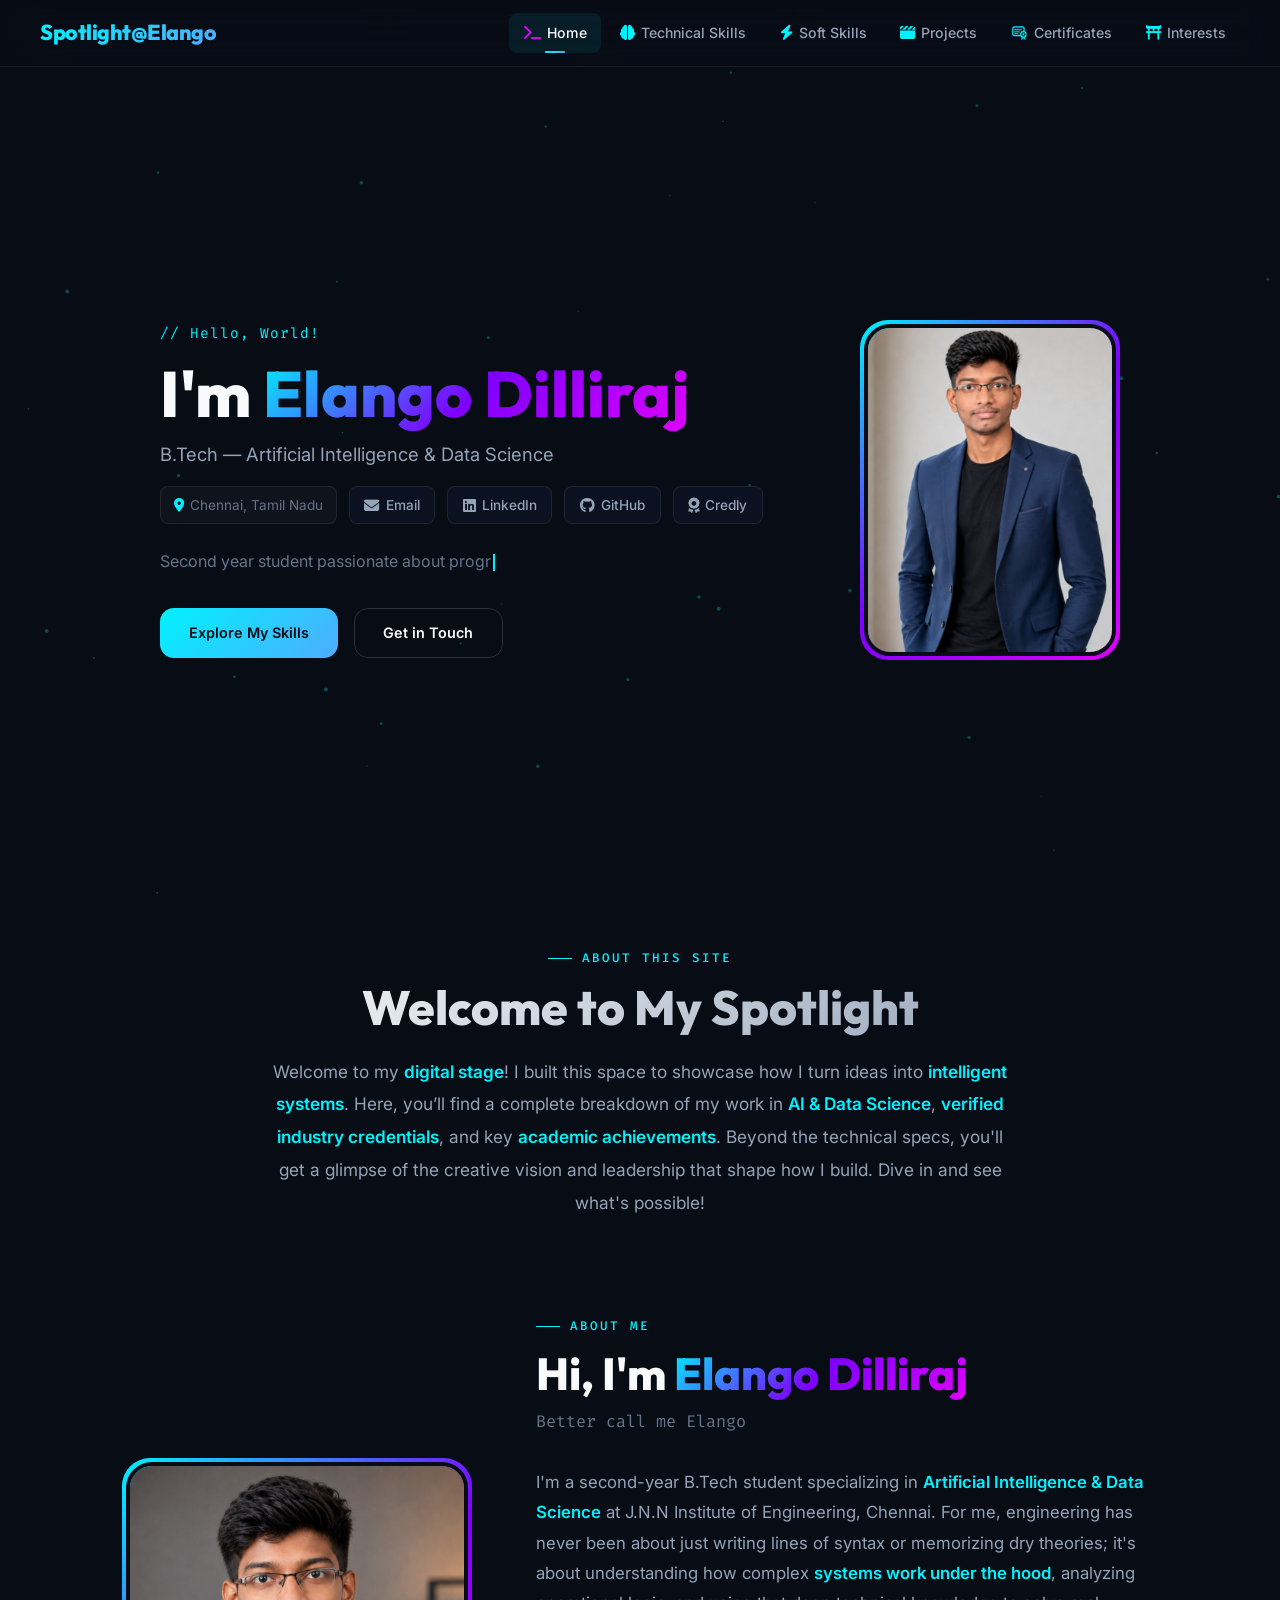
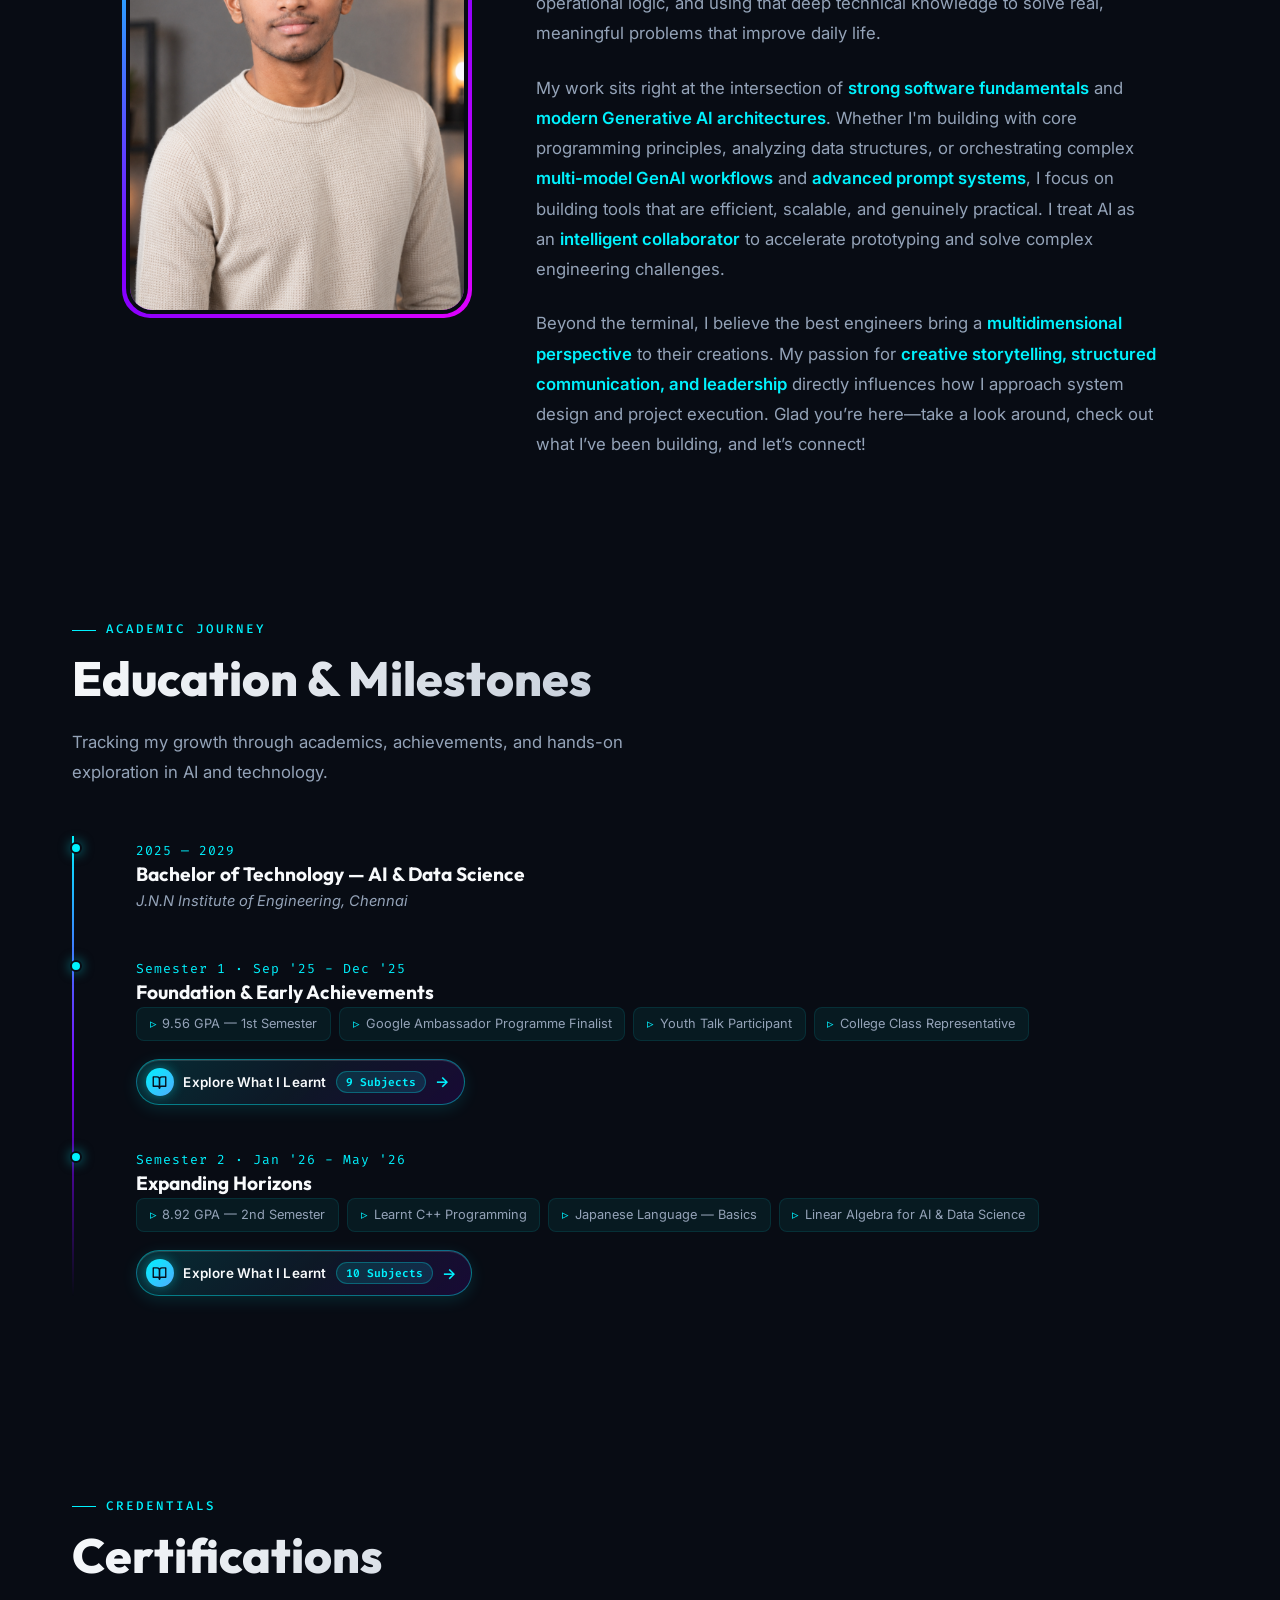
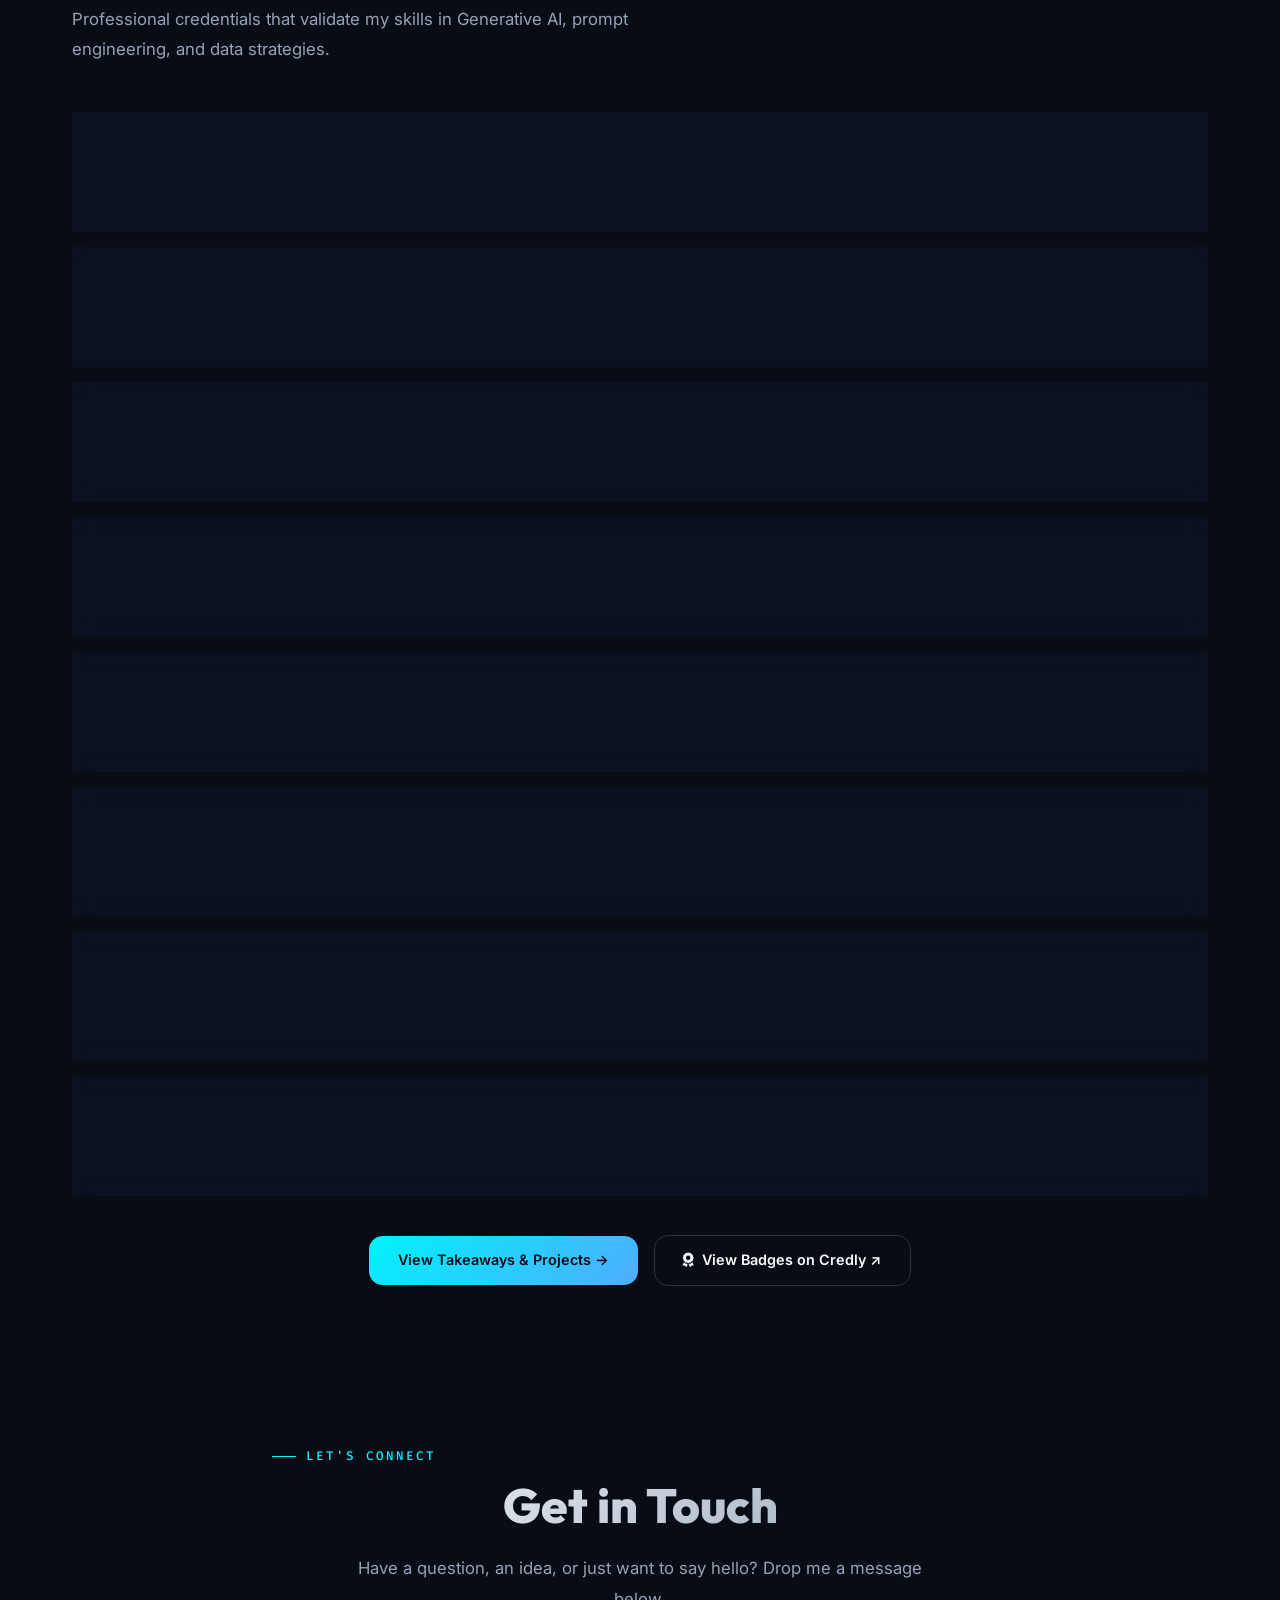
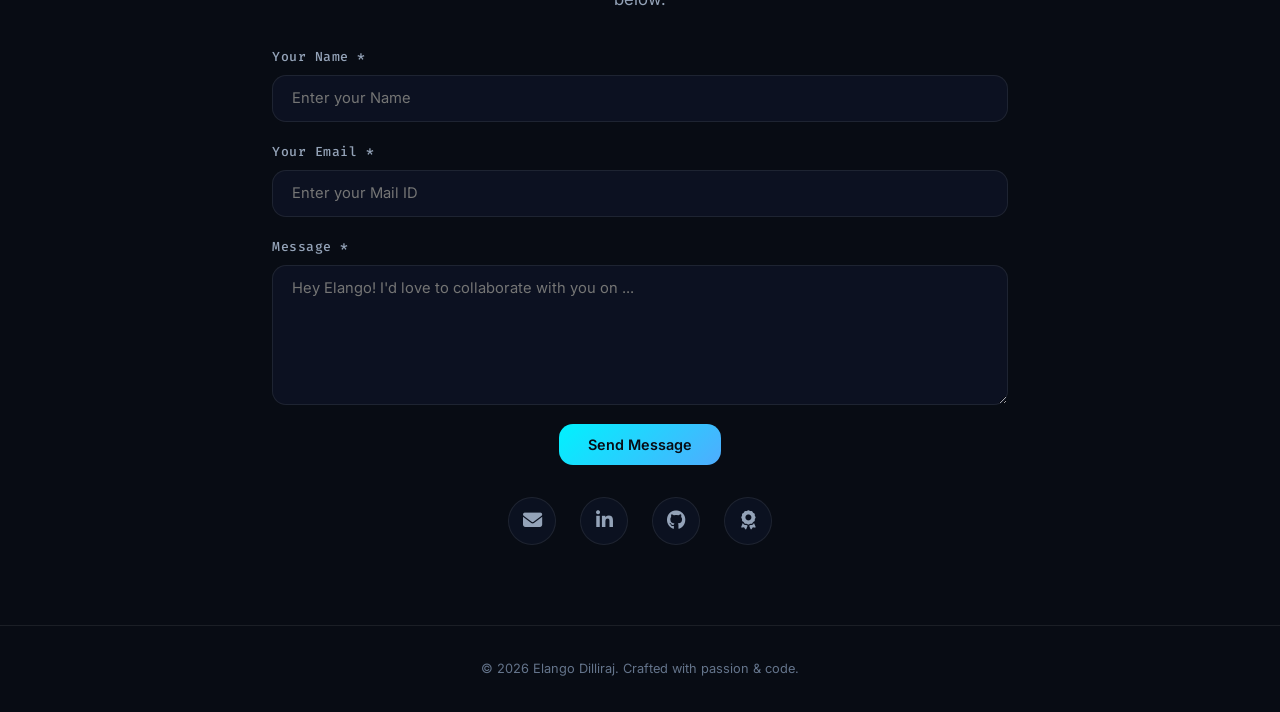
==== commit 2cce8dc9: "Changed Logo in Academic Timeline" ====
--- a/index.html
+++ b/index.html
@@ -154,9 +154,13 @@
             <li>Youth Talk Participant</li>
             <li>College Class Representative</li>
           </ul>
-          <button class="sem-subjects-btn" data-sem="1" aria-label="View Semester 1 Subjects">
-            <svg width="14" height="14" viewBox="0 0 24 24" fill="none" stroke="currentColor" stroke-width="2.2" stroke-linecap="round" stroke-linejoin="round"><path d="M2 3h6a4 4 0 0 1 4 4v14a3 3 0 0 0-3-3H2z"/><path d="M22 3h-6a4 4 0 0 0-4 4v14a3 3 0 0 1 3-3h7z"/></svg>
-            Subjects Learnt
+          <button type="button" class="sem-subjects-btn" data-sem="1" aria-label="Explore Semester 1 Curriculum Tree">
+            <span class="sem-btn-icon" aria-hidden="true">
+              <svg width="15" height="15" viewBox="0 0 24 24" fill="none" stroke="currentColor" stroke-width="2.2" stroke-linecap="round" stroke-linejoin="round"><path d="M2 3h6a4 4 0 0 1 4 4v14a3 3 0 0 0-3-3H2z"/><path d="M22 3h-6a4 4 0 0 0-4 4v14a3 3 0 0 1 3-3h7z"/></svg>
+            </span>
+            <span class="sem-btn-text">Explore What I Learnt</span>
+            <span class="sem-btn-count">9 Subjects</span>
+            <span class="sem-btn-arrow" aria-hidden="true">→</span>
           </button>
         </div>
 
@@ -170,9 +174,13 @@
             <li>Japanese Language — Basics</li>
             <li>Linear Algebra for AI &amp; Data Science</li>
           </ul>
-          <button class="sem-subjects-btn" data-sem="2" aria-label="View Semester 2 Subjects">
-            <svg width="14" height="14" viewBox="0 0 24 24" fill="none" stroke="currentColor" stroke-width="2.2" stroke-linecap="round" stroke-linejoin="round"><path d="M2 3h6a4 4 0 0 1 4 4v14a3 3 0 0 0-3-3H2z"/><path d="M22 3h-6a4 4 0 0 0-4 4v14a3 3 0 0 1 3-3h7z"/></svg>
-            Subjects Learnt
+          <button type="button" class="sem-subjects-btn" data-sem="2" aria-label="Explore Semester 2 Curriculum Tree">
+            <span class="sem-btn-icon" aria-hidden="true">
+              <svg width="15" height="15" viewBox="0 0 24 24" fill="none" stroke="currentColor" stroke-width="2.2" stroke-linecap="round" stroke-linejoin="round"><path d="M2 3h6a4 4 0 0 1 4 4v14a3 3 0 0 0-3-3H2z"/><path d="M22 3h-6a4 4 0 0 0-4 4v14a3 3 0 0 1 3-3h7z"/></svg>
+            </span>
+            <span class="sem-btn-text">Explore What I Learnt</span>
+            <span class="sem-btn-count">10 Subjects</span>
+            <span class="sem-btn-arrow" aria-hidden="true">→</span>
           </button>
         </div>
       </div>
--- a/styles.css
+++ b/styles.css
@@ -2650,37 +2650,93 @@
 
 /* -- Trigger button on timeline cards -- */
 .sem-subjects-btn {
+  position: relative;
   display: inline-flex;
   align-items: center;
-  gap: 0.45rem;
-  margin-top: 1rem;
-  padding: 0.42rem 1rem;
+  gap: 0.6rem;
+  margin-top: 1.15rem;
+  padding: 0.5rem 0.9rem 0.5rem 0.55rem;
   font-family: var(--font-body);
-  font-size: 0.8rem;
+  font-size: 0.84rem;
+  font-weight: 600;
+  color: var(--text-primary);
+  background: linear-gradient(135deg, rgba(0, 242, 254, 0.14), rgba(79, 172, 254, 0.08), rgba(127, 0, 255, 0.14));
+  border: 1px solid rgba(0, 242, 254, 0.42);
+  border-radius: 999px;
+  cursor: pointer;
+  overflow: hidden;
+  box-shadow: 0 4px 16px rgba(0, 242, 254, 0.12), inset 0 1px 0 rgba(255, 255, 255, 0.12);
+  transition: transform 0.25s ease, border-color 0.25s ease, box-shadow 0.25s ease, background 0.25s ease;
+}
+
+.sem-subjects-btn::before {
+  content: '';
+  position: absolute;
+  inset: 0;
+  background: linear-gradient(110deg, transparent 20%, rgba(255, 255, 255, 0.14) 50%, transparent 80%);
+  transform: translateX(-100%);
+  transition: transform 0.55s ease;
+  pointer-events: none;
+}
+
+.sem-btn-icon {
+  width: 28px;
+  height: 28px;
+  border-radius: 50%;
+  display: inline-flex;
+  align-items: center;
+  justify-content: center;
+  background: linear-gradient(135deg, var(--accent-cyan), var(--accent-blue));
+  color: #06101d;
+  flex-shrink: 0;
+  box-shadow: 0 0 12px rgba(0, 242, 254, 0.4);
+  transition: transform 0.28s ease;
+}
+
+.sem-btn-text {
+  letter-spacing: 0.015em;
+}
+
+.sem-btn-count {
+  font-family: var(--font-mono);
+  font-size: 0.7rem;
   font-weight: 600;
   color: var(--accent-cyan);
-  background: rgba(0, 242, 254, 0.08);
-  border: 1px solid rgba(0, 242, 254, 0.3);
-  border-radius: var(--radius-full);
-  cursor: pointer;
-  transition: background 0.25s, border-color 0.25s, box-shadow 0.25s, transform 0.2s;
-  letter-spacing: 0.03em;
-}
-
-.sem-subjects-btn svg {
-  flex-shrink: 0;
-  transition: transform 0.3s ease;
+  background: rgba(0, 242, 254, 0.12);
+  border: 1px solid rgba(0, 242, 254, 0.28);
+  padding: 0.16rem 0.55rem;
+  border-radius: 999px;
+  white-space: nowrap;
+}
+
+.sem-btn-arrow {
+  font-size: 0.95rem;
+  color: var(--accent-cyan);
+  transition: transform 0.25s ease;
+  line-height: 1;
 }
 
 .sem-subjects-btn:hover {
-  background: rgba(0, 242, 254, 0.16);
+  transform: translateY(-2px);
   border-color: var(--accent-cyan);
-  box-shadow: 0 0 14px rgba(0, 242, 254, 0.25);
-  transform: translateY(-1px);
-}
-
-.sem-subjects-btn:hover svg {
-  transform: rotate(-6deg) scale(1.1);
+  background: linear-gradient(135deg, rgba(0, 242, 254, 0.22), rgba(79, 172, 254, 0.14), rgba(127, 0, 255, 0.2));
+  box-shadow: 0 6px 24px rgba(0, 242, 254, 0.26), inset 0 1px 0 rgba(255, 255, 255, 0.2);
+}
+
+.sem-subjects-btn:hover::before {
+  transform: translateX(100%);
+}
+
+.sem-subjects-btn:hover .sem-btn-icon {
+  transform: scale(1.08) rotate(-6deg);
+}
+
+.sem-subjects-btn:hover .sem-btn-arrow {
+  transform: translateX(4px);
+}
+
+.sem-subjects-btn:active {
+  transform: translateY(0);
 }
 
 /* -- Modal overlay -- */
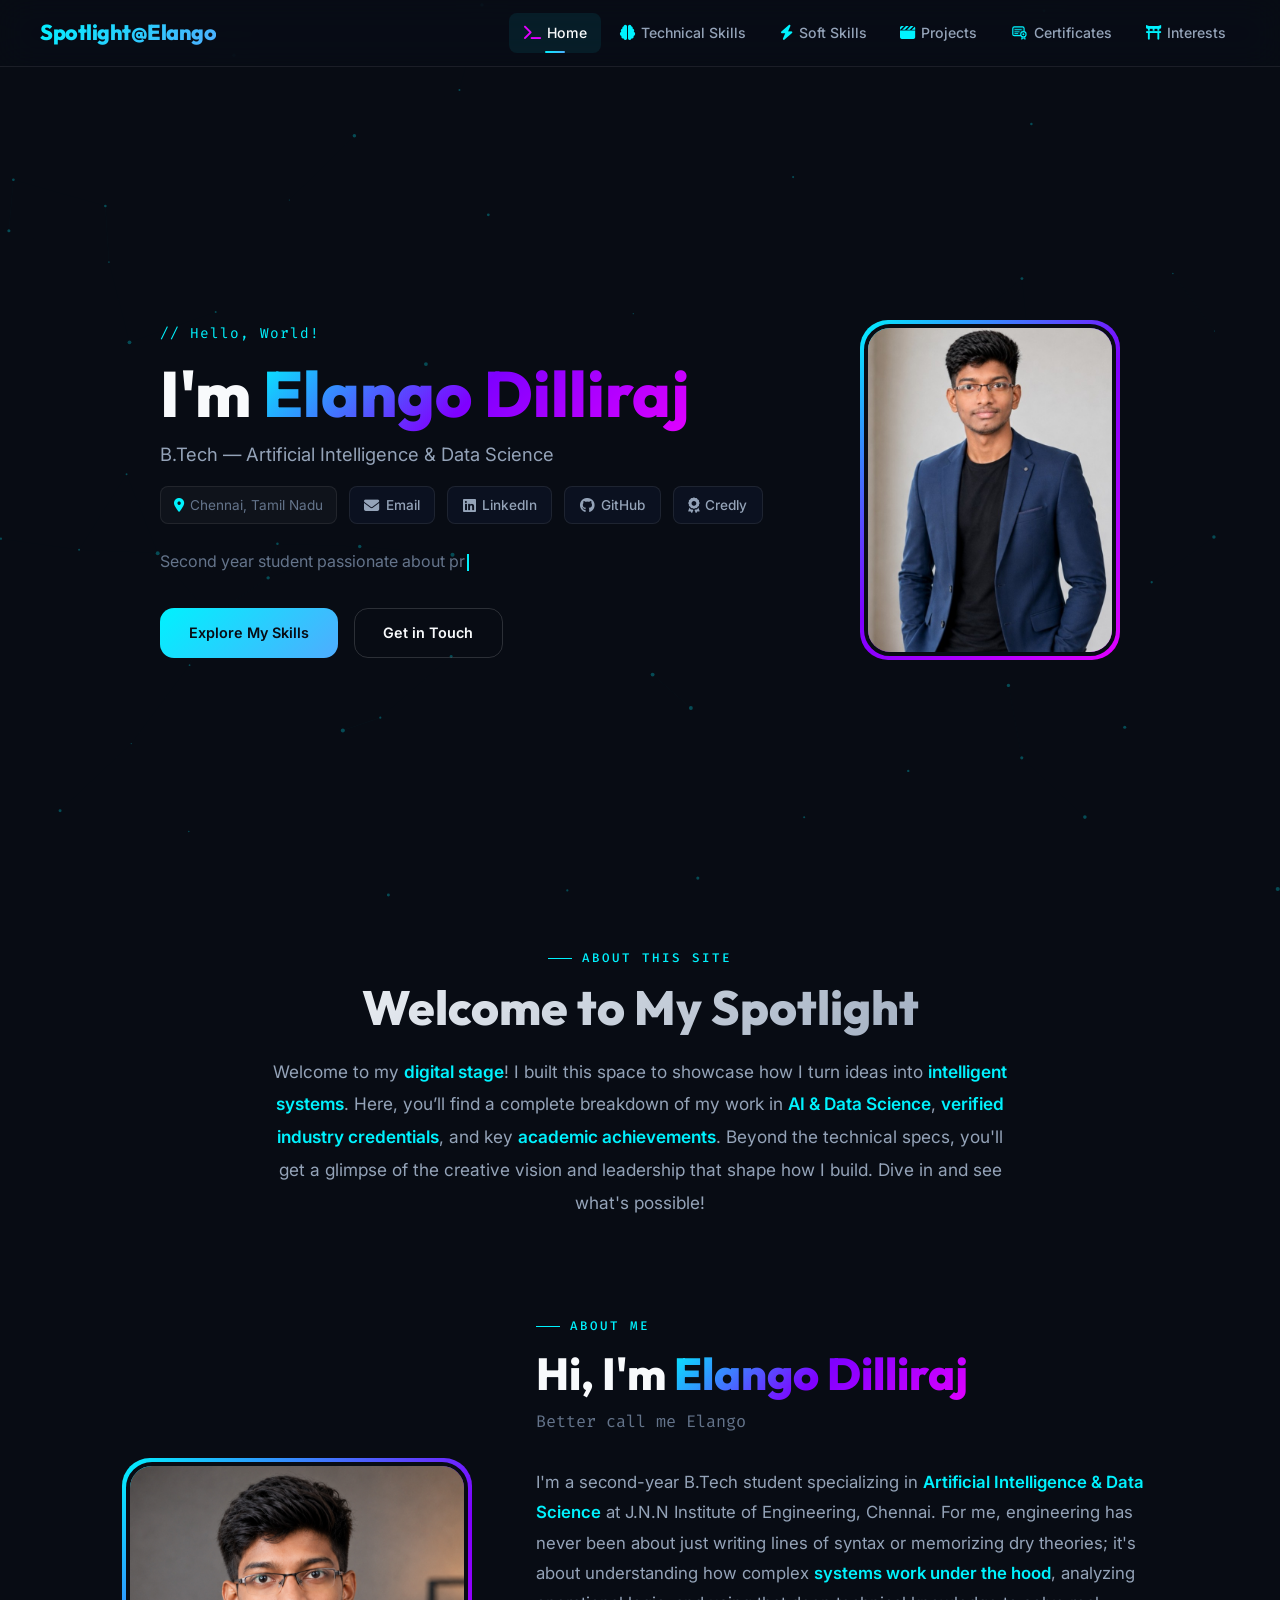
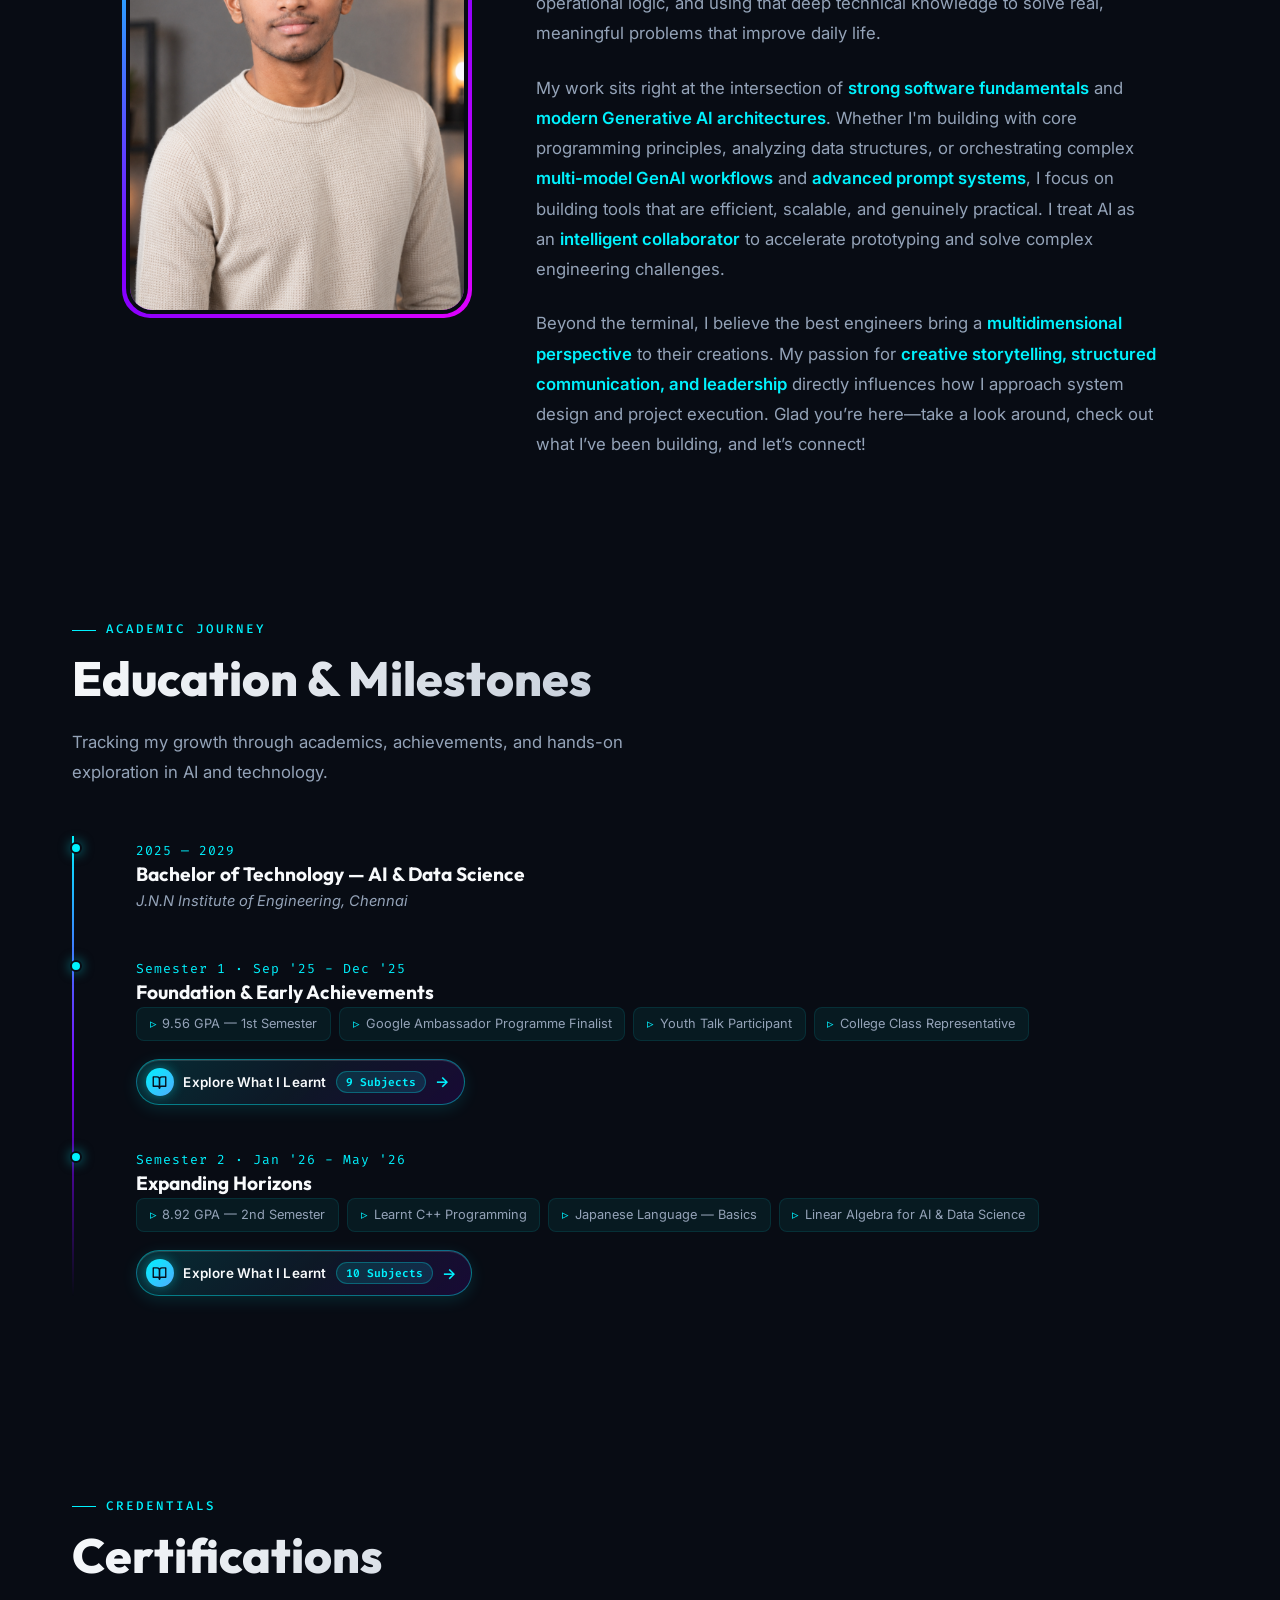
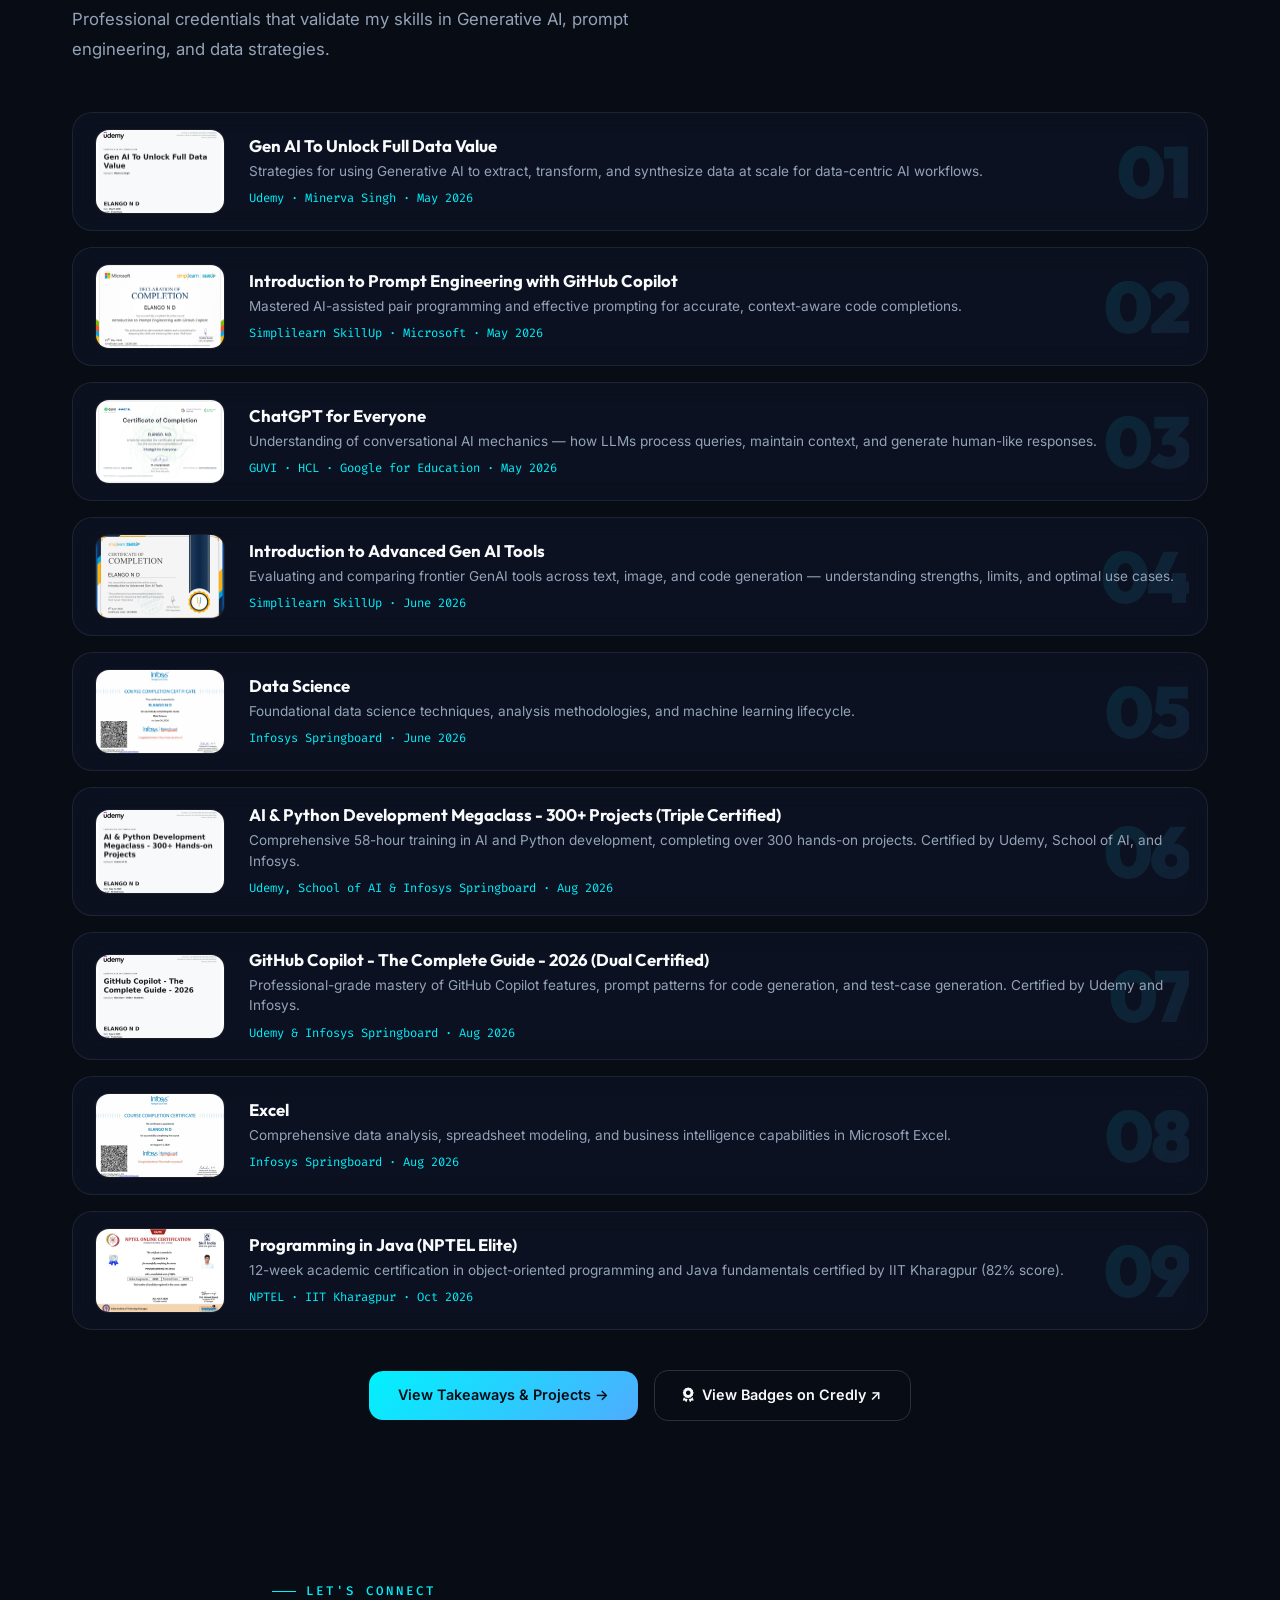
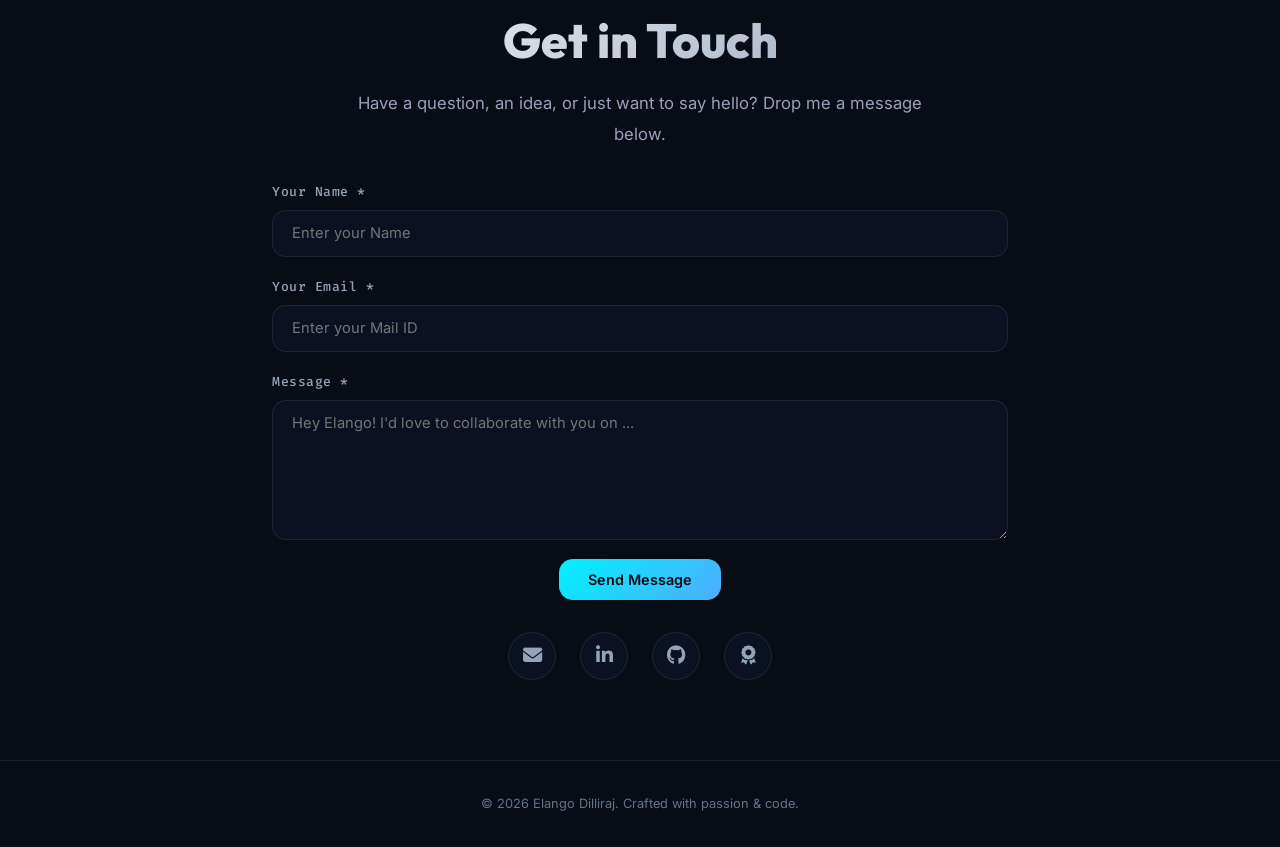
==== commit 1dec4fde: "Added NPTEL certificate" ====
--- a/index.html
+++ b/index.html
@@ -283,6 +283,17 @@
           </div>
         </a>
 
+        <a href="certifications-projects.html#cert-10" class="cert-preview-card">
+          <div class="cert-preview-thumb">
+            <img src="assets/certificates/nptel-java.png" alt="Programming in Java — NPTEL IIT Kharagpur" />
+          </div>
+          <div class="cert-preview-info">
+            <h4>Programming in Java (NPTEL Elite)</h4>
+            <p>12-week academic certification in object-oriented programming and Java fundamentals certified by IIT Kharagpur (82% score).</p>
+            <span class="cert-org">NPTEL · IIT Kharagpur · Oct 2026</span>
+          </div>
+        </a>
+
       </div>
 
       <div class="cert-view-all">
--- a/styles.css
+++ b/styles.css
@@ -2281,6 +2281,7 @@
   display: grid;
   grid-template-columns: repeat(3, 1fr);
   gap: 1.8rem;
+  counter-reset: cert-grid-num;
 }
 
 @media (max-width: 992px) {
@@ -2313,6 +2314,7 @@
   flex-direction: column;
   cursor: pointer;
   position: relative;
+  counter-increment: cert-grid-num;
   transition: transform 0.35s cubic-bezier(0.22, 1, 0.36, 1),
               border-color 0.35s ease,
               box-shadow 0.35s ease,
@@ -2340,6 +2342,33 @@
 .cert-card:nth-child(6) { --card-c1: 0, 242, 254; --card-c2: 0, 230, 118; }
 .cert-card:nth-child(7) { --card-c1: 168, 85, 247; --card-c2: 79, 172, 254; }
 .cert-card:nth-child(8) { --card-c1: 79, 172, 254; --card-c2: 225, 0, 255; }
+.cert-card:nth-child(9) { --card-c1: 0, 230, 118; --card-c2: 79, 172, 254; }
+
+.cert-card::after {
+  content: counter(cert-grid-num, decimal-leading-zero);
+  position: absolute;
+  right: 0.9rem;
+  bottom: 0.55rem;
+  font-family: var(--font-heading);
+  font-size: 3.4rem;
+  font-weight: 900;
+  line-height: 1;
+  letter-spacing: -0.04em;
+  background: linear-gradient(135deg, rgb(var(--card-c1)), rgb(var(--card-c2)));
+  -webkit-background-clip: text;
+  background-clip: text;
+  -webkit-text-fill-color: transparent;
+  opacity: 0.14;
+  pointer-events: none;
+  user-select: none;
+  z-index: 0;
+  transition: opacity 0.35s ease, transform 0.35s ease;
+}
+
+.cert-3col-grid .cert-card:hover::after {
+  opacity: 0.28;
+  transform: translateY(-2px);
+}
 
 .cert-3col-grid .cert-card.reveal.visible {
   transition: opacity 0.6s ease,
@@ -2406,6 +2435,8 @@
   display: flex;
   flex-direction: column;
   flex: 1;
+  position: relative;
+  z-index: 1;
 }
 
 .cert-card-title {
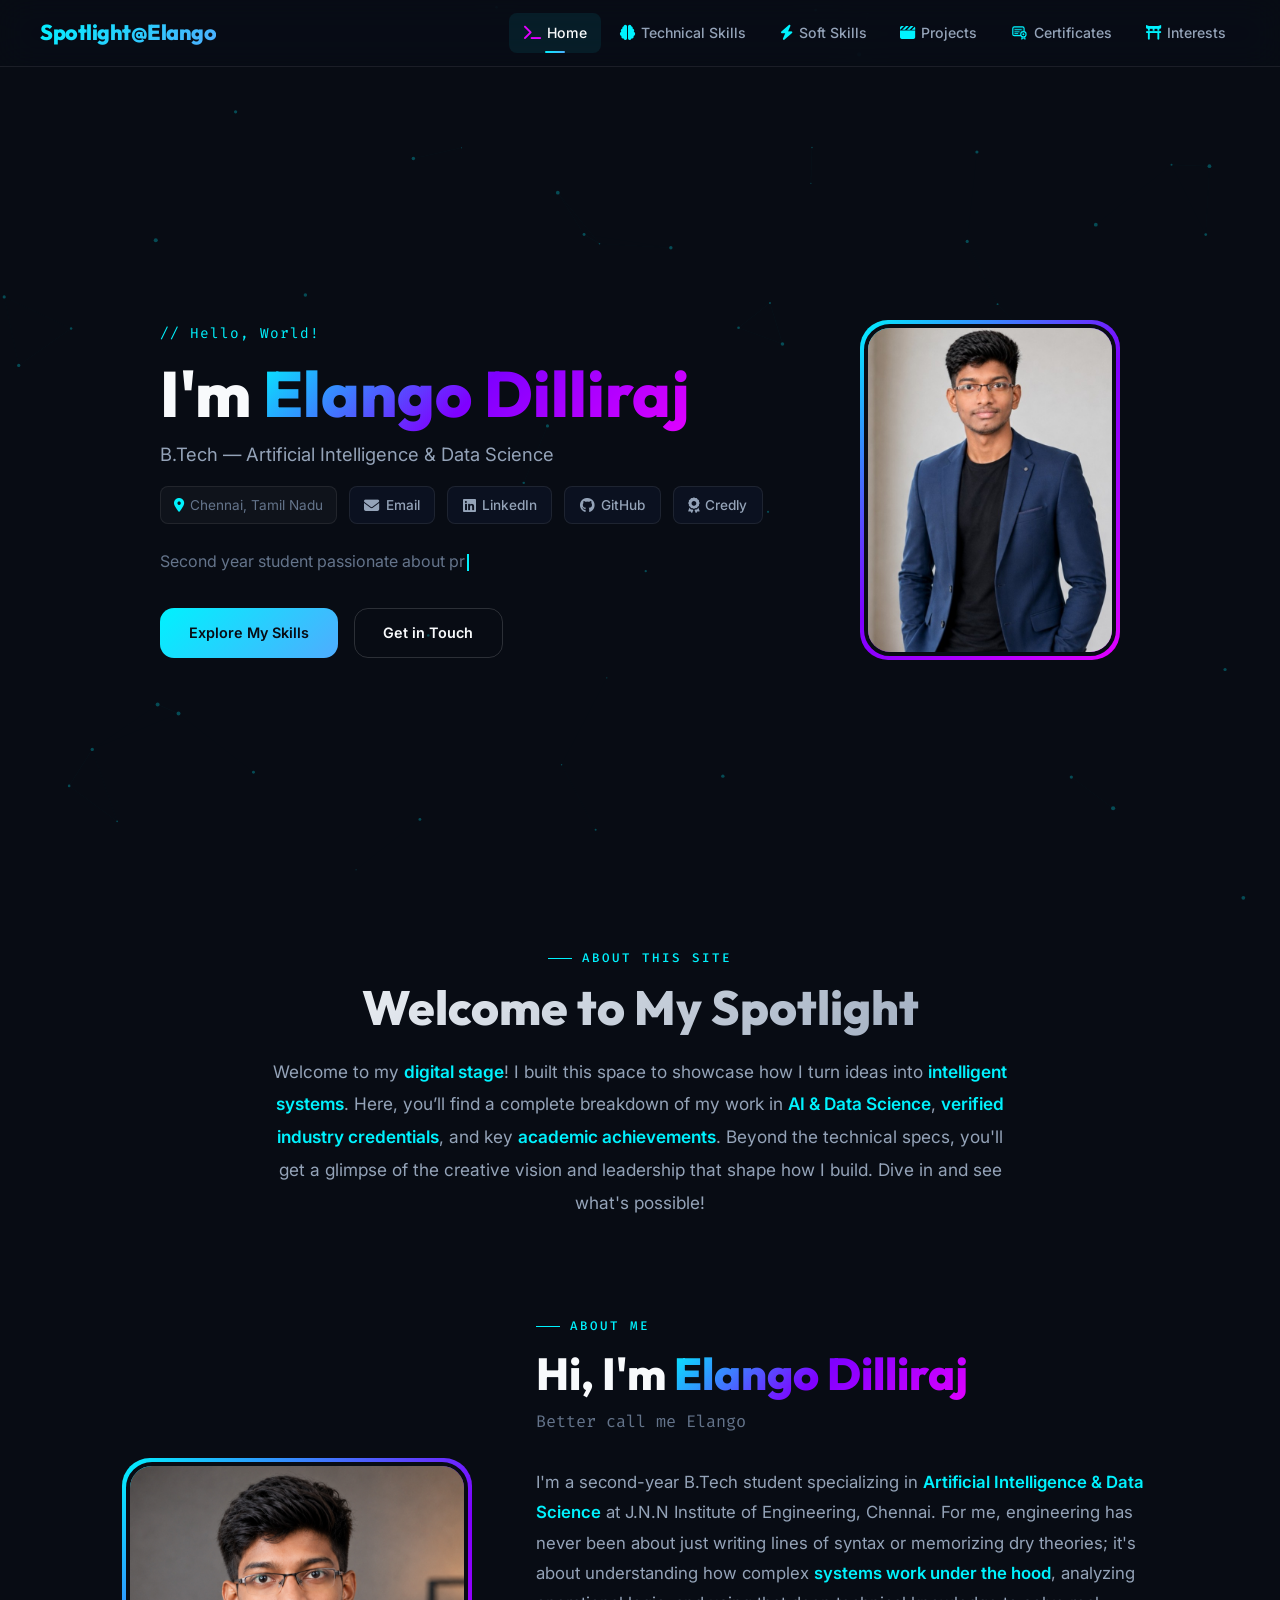
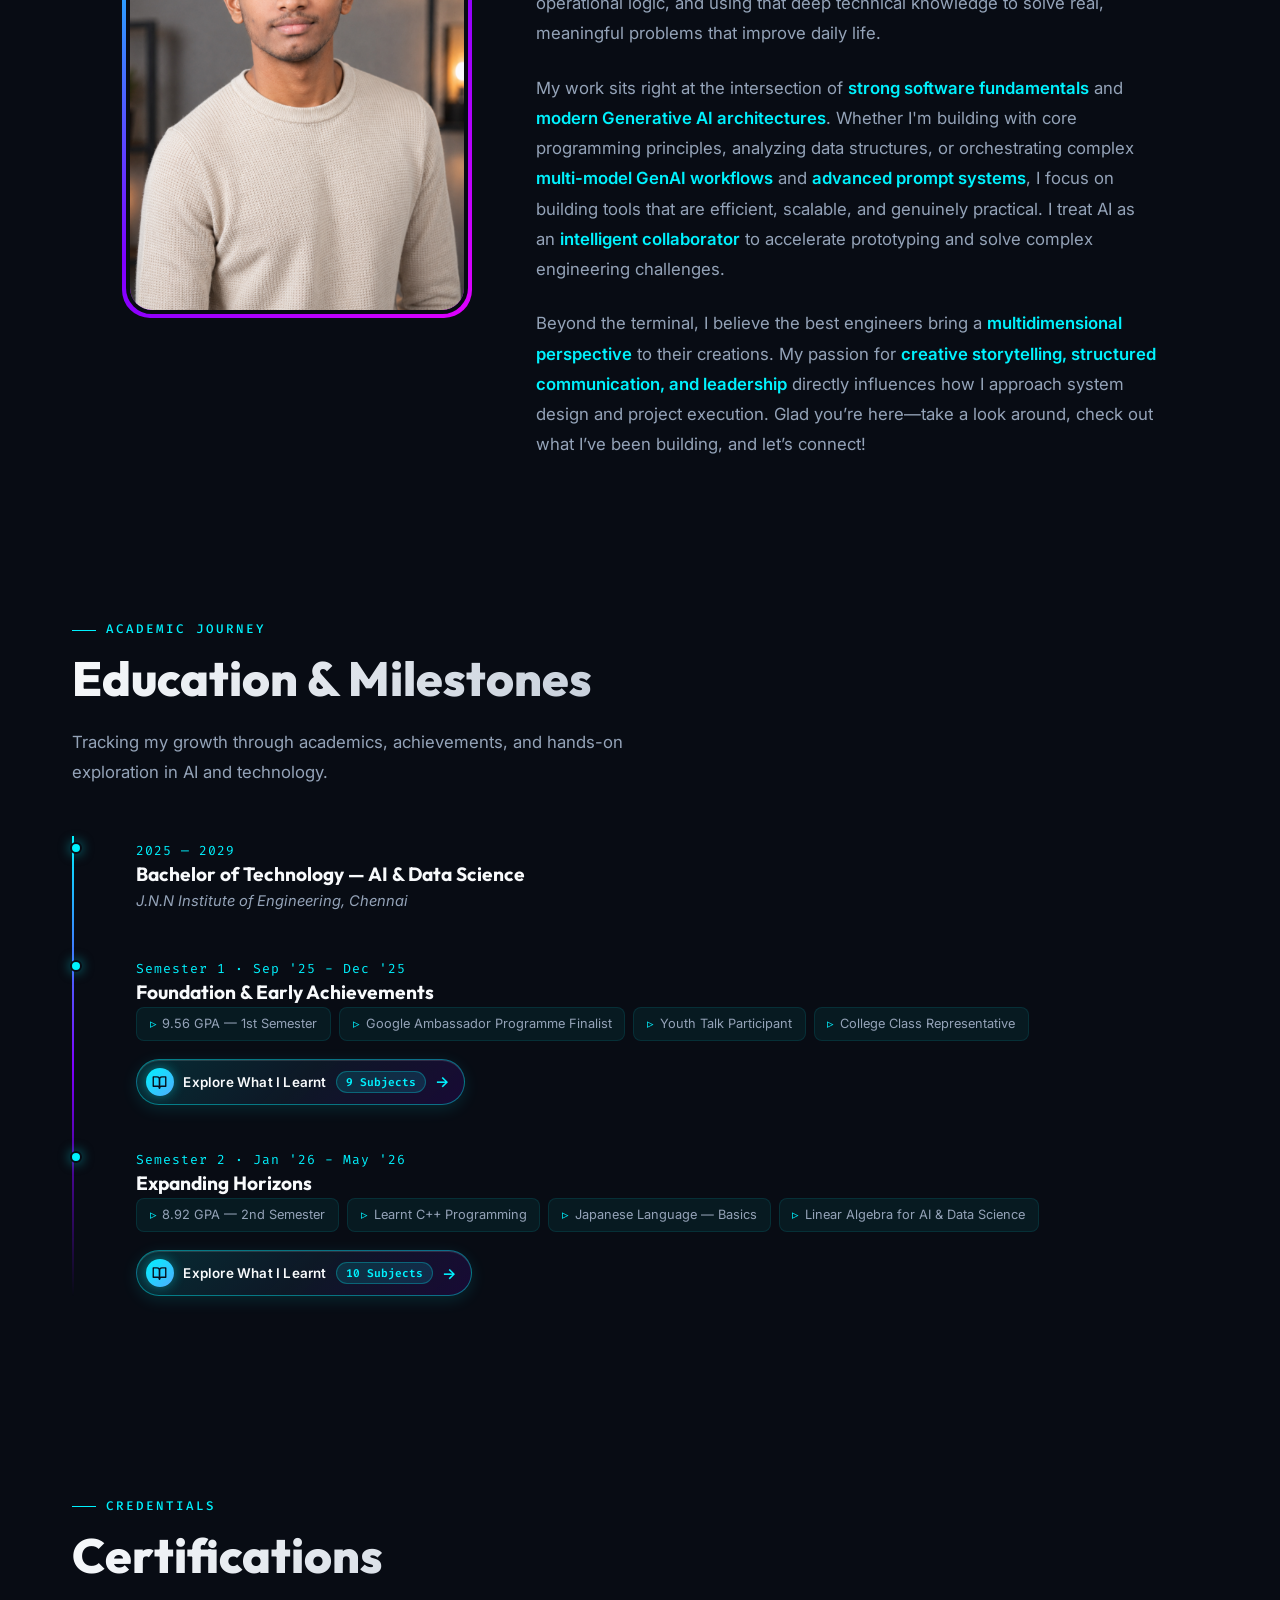
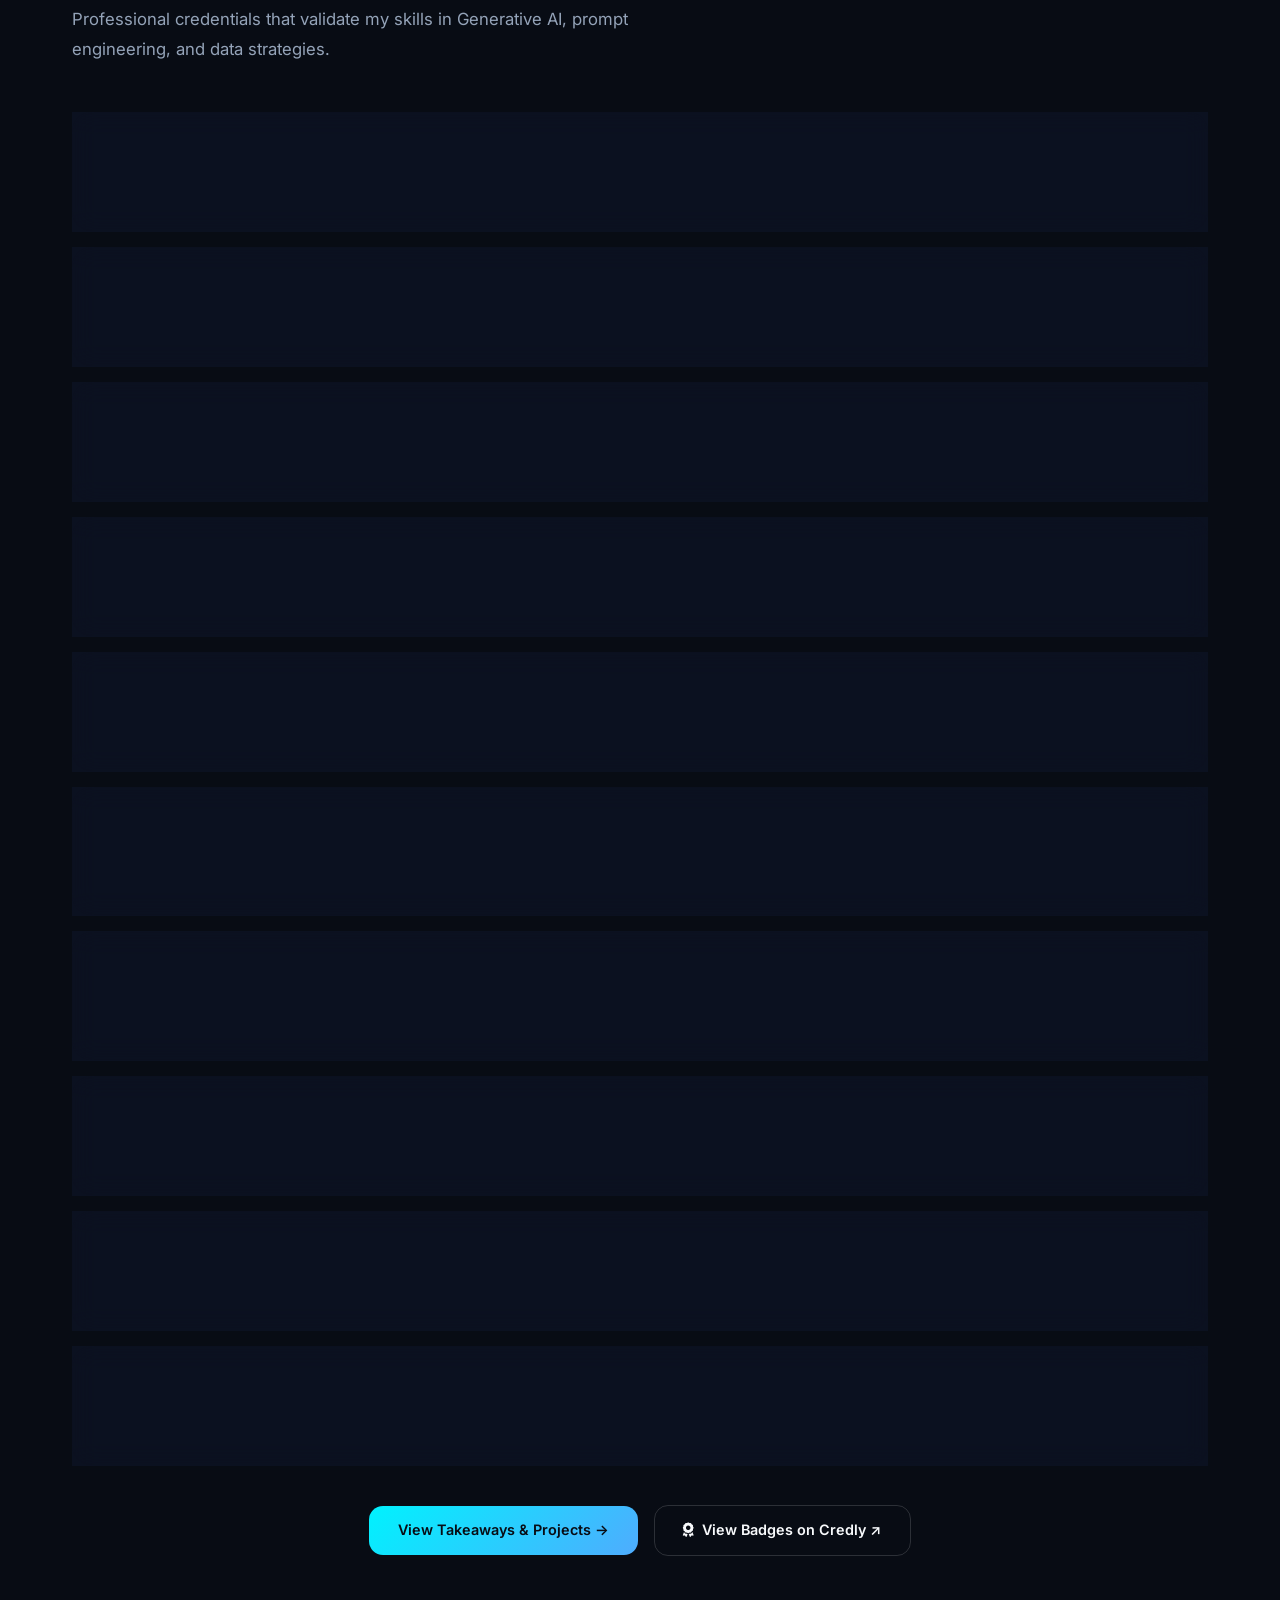
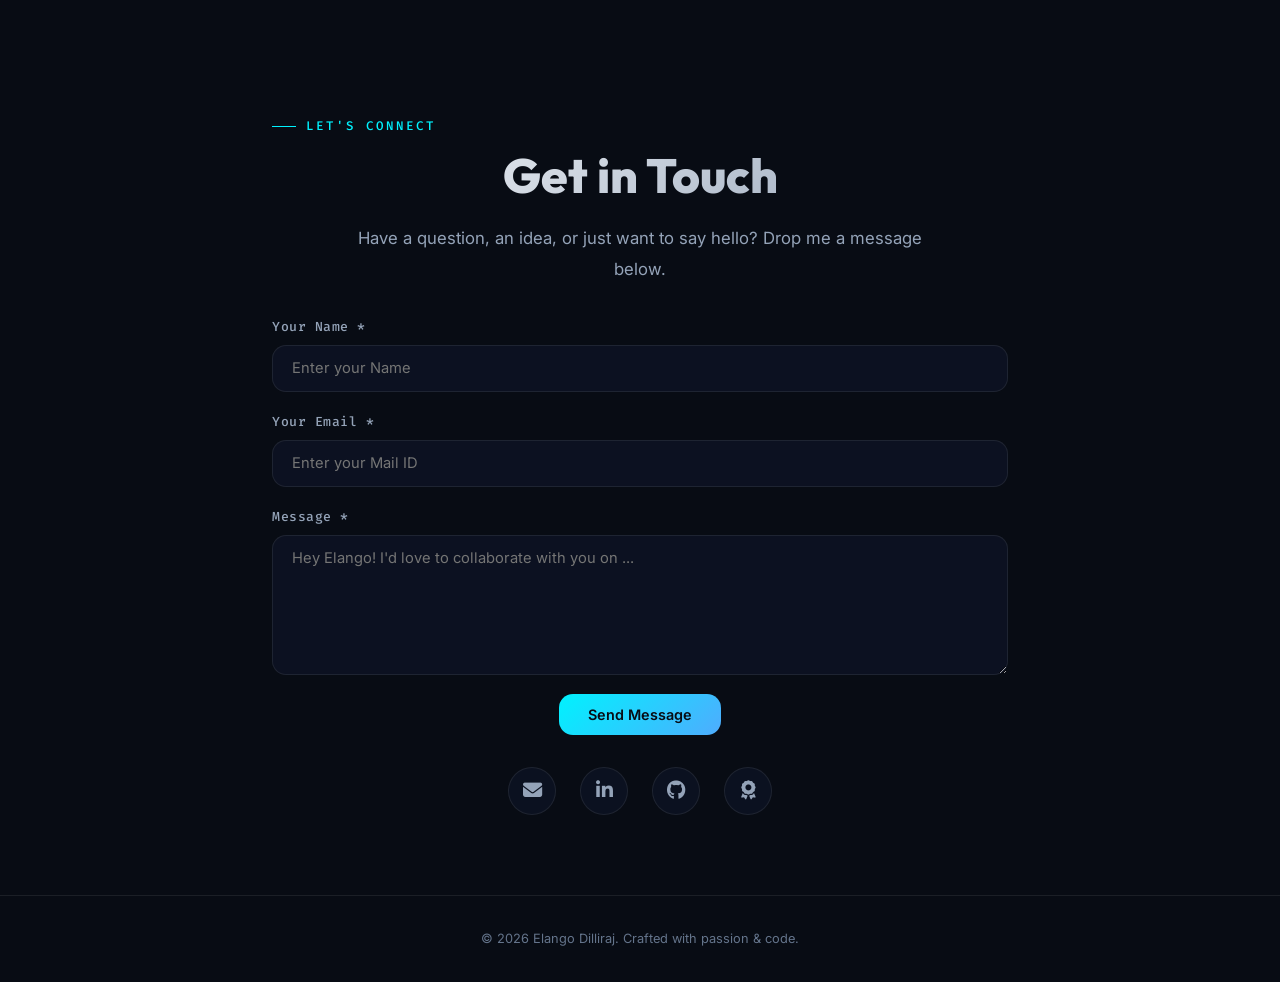
==== commit f2152a39: "Added Chatbot Certificate" ====
--- a/index.html
+++ b/index.html
@@ -285,6 +285,17 @@
 
         <a href="certifications-projects.html#cert-10" class="cert-preview-card">
           <div class="cert-preview-thumb">
+            <img src="assets/certificates/guvi-chatbot-python.jpg" alt="Building a Chatbot Using Python — GUVI" />
+          </div>
+          <div class="cert-preview-info">
+            <h4>Building a Chatbot Using Python</h4>
+            <p>Hands-on conversational AI and NLP workflow design in Python, built to support Machine Learning and intelligent automation projects.</p>
+            <span class="cert-org">GUVI · HCL · Google for Education · Aug 2026</span>
+          </div>
+        </a>
+
+        <a href="certifications-projects.html#cert-11" class="cert-preview-card">
+          <div class="cert-preview-thumb">
             <img src="assets/certificates/nptel-java.png" alt="Programming in Java — NPTEL IIT Kharagpur" />
           </div>
           <div class="cert-preview-info">
--- a/styles.css
+++ b/styles.css
@@ -2343,6 +2343,7 @@
 .cert-card:nth-child(7) { --card-c1: 168, 85, 247; --card-c2: 79, 172, 254; }
 .cert-card:nth-child(8) { --card-c1: 79, 172, 254; --card-c2: 225, 0, 255; }
 .cert-card:nth-child(9) { --card-c1: 0, 230, 118; --card-c2: 79, 172, 254; }
+.cert-card:nth-child(10) { --card-c1: 127, 0, 255; --card-c2: 0, 242, 254; }
 
 .cert-card::after {
   content: counter(cert-grid-num, decimal-leading-zero);
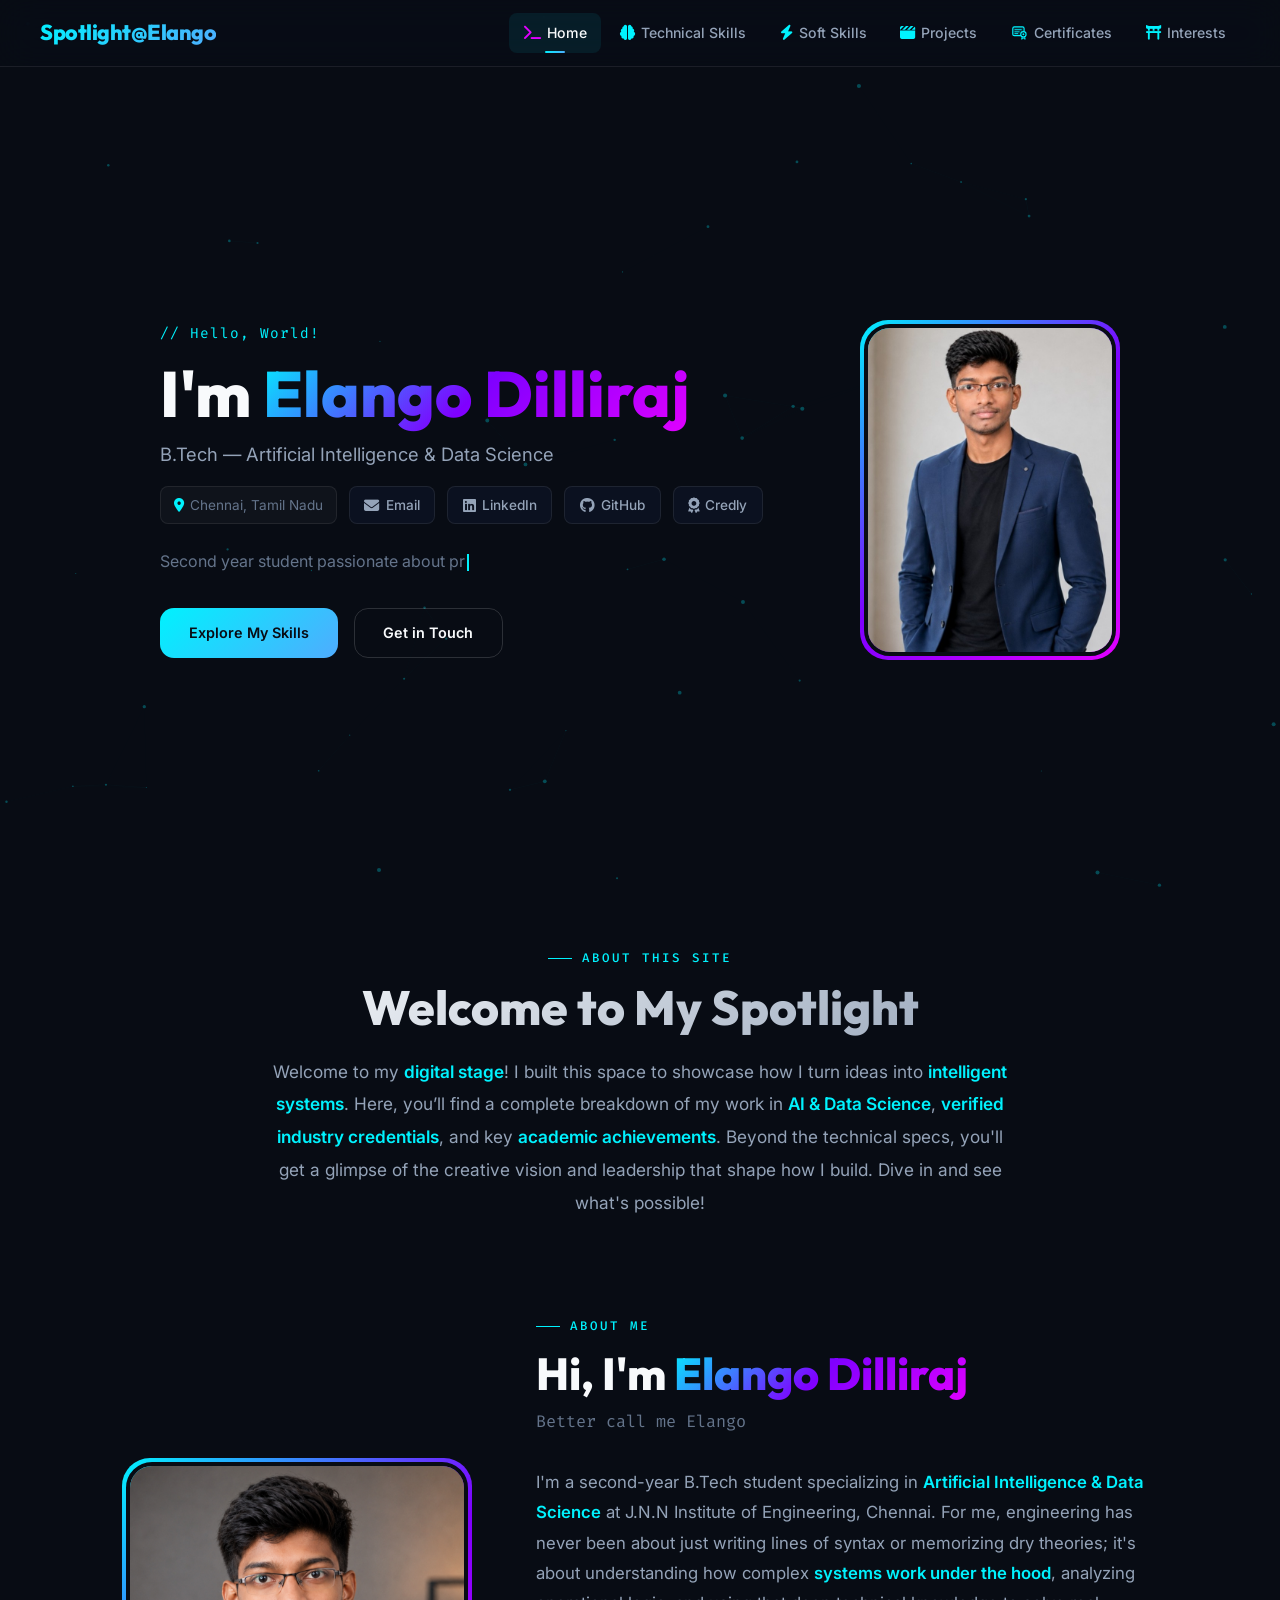
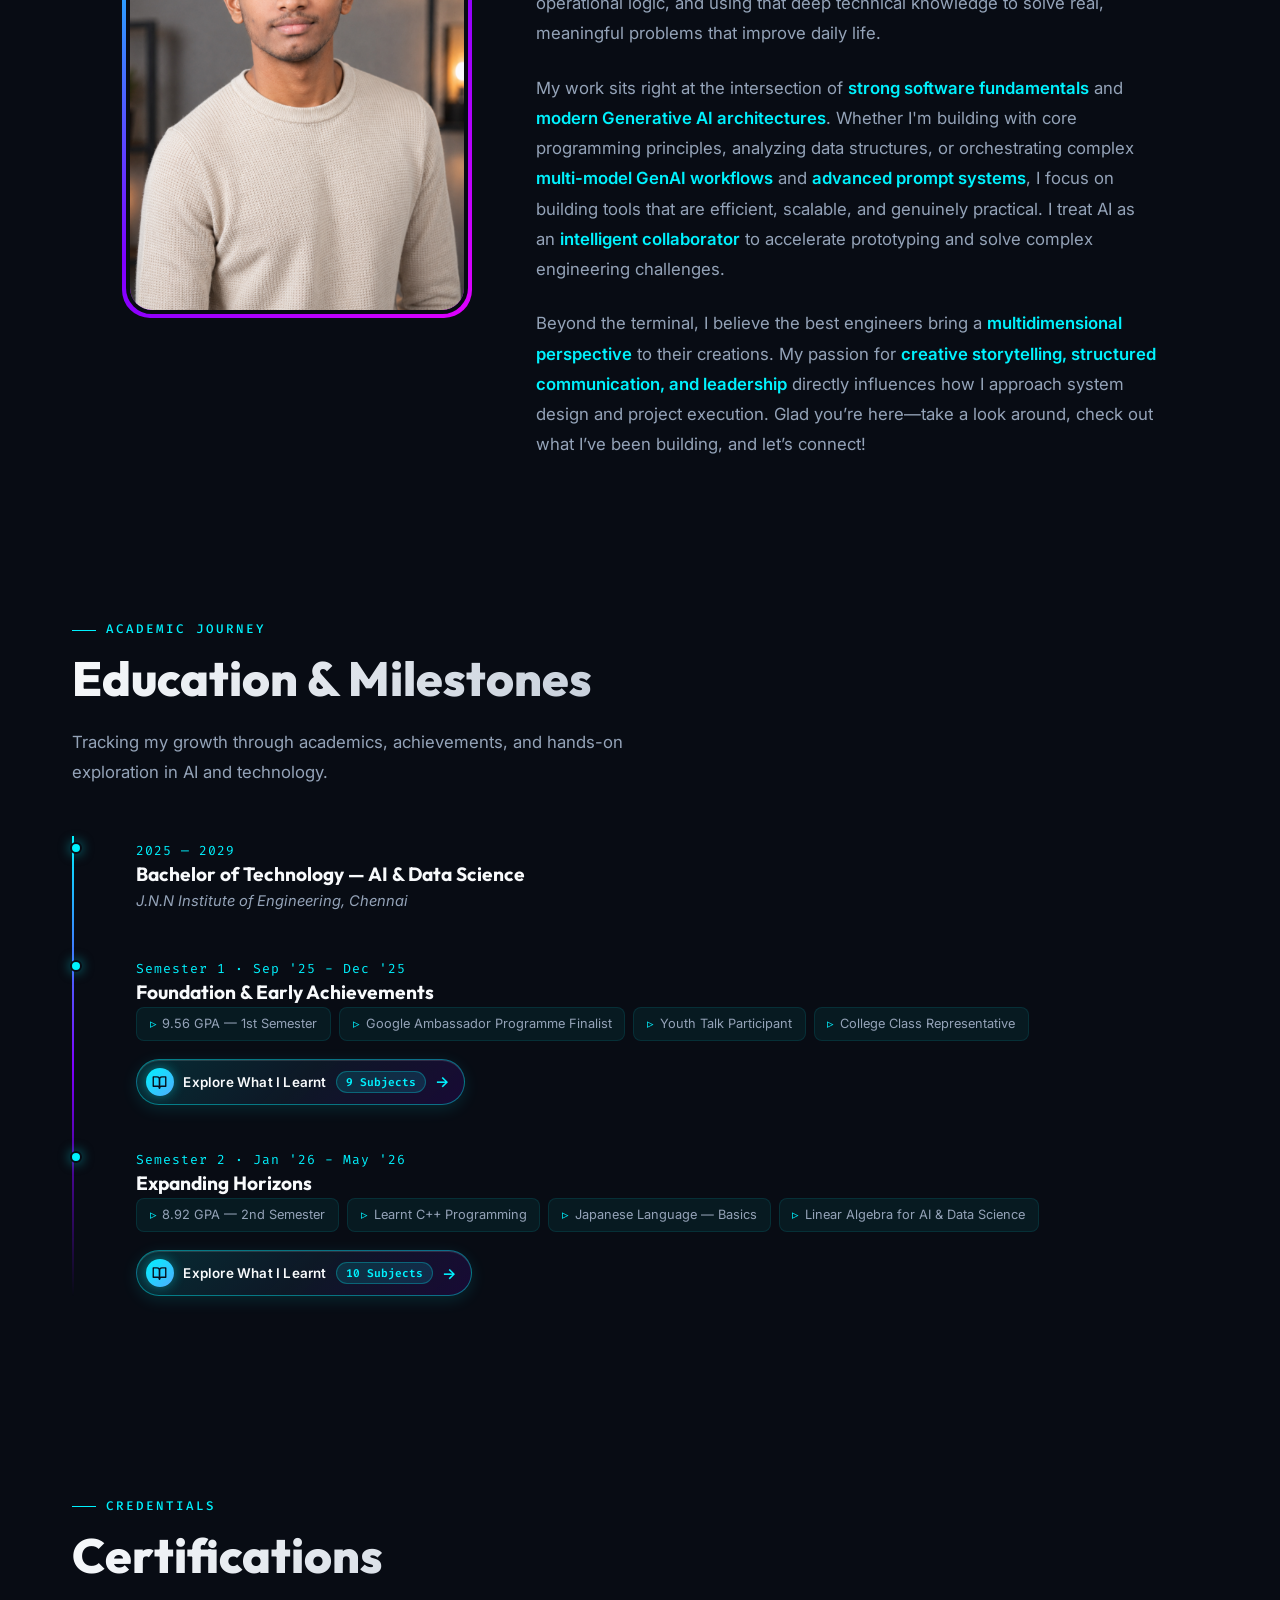
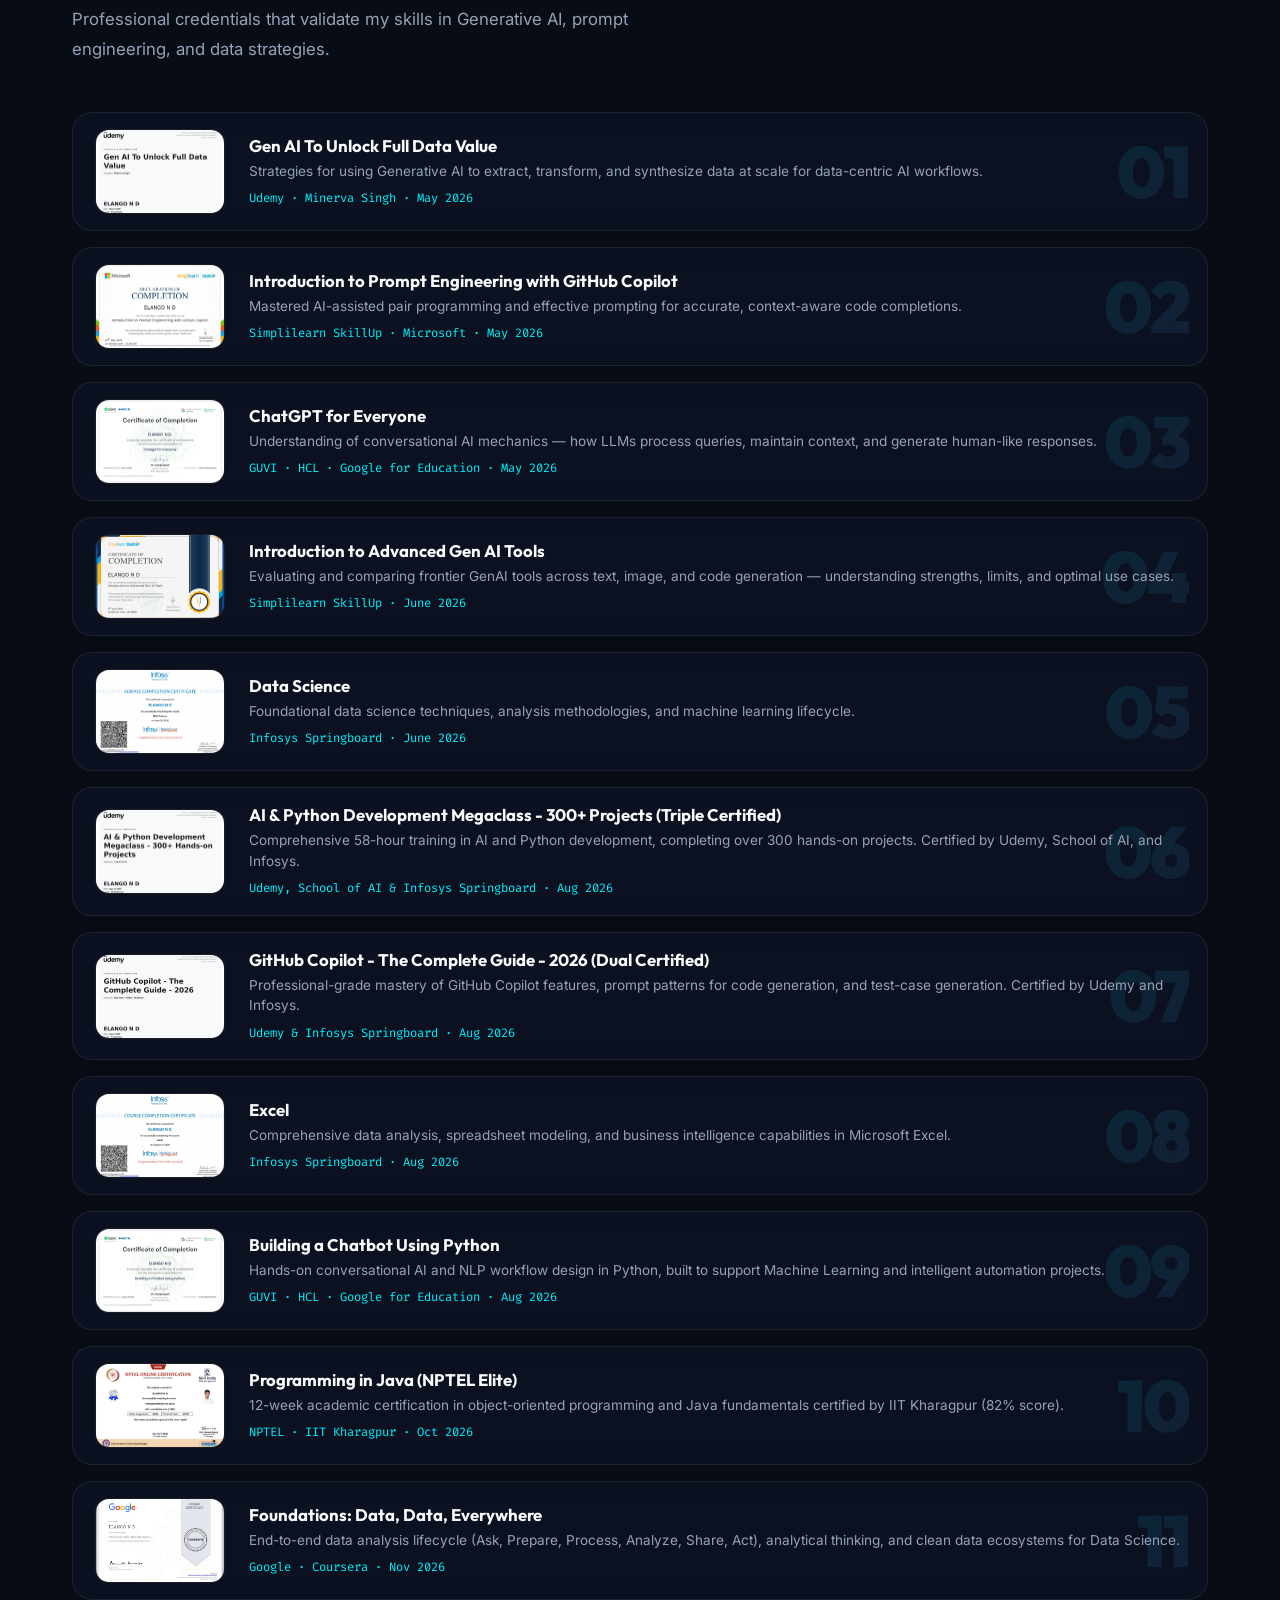
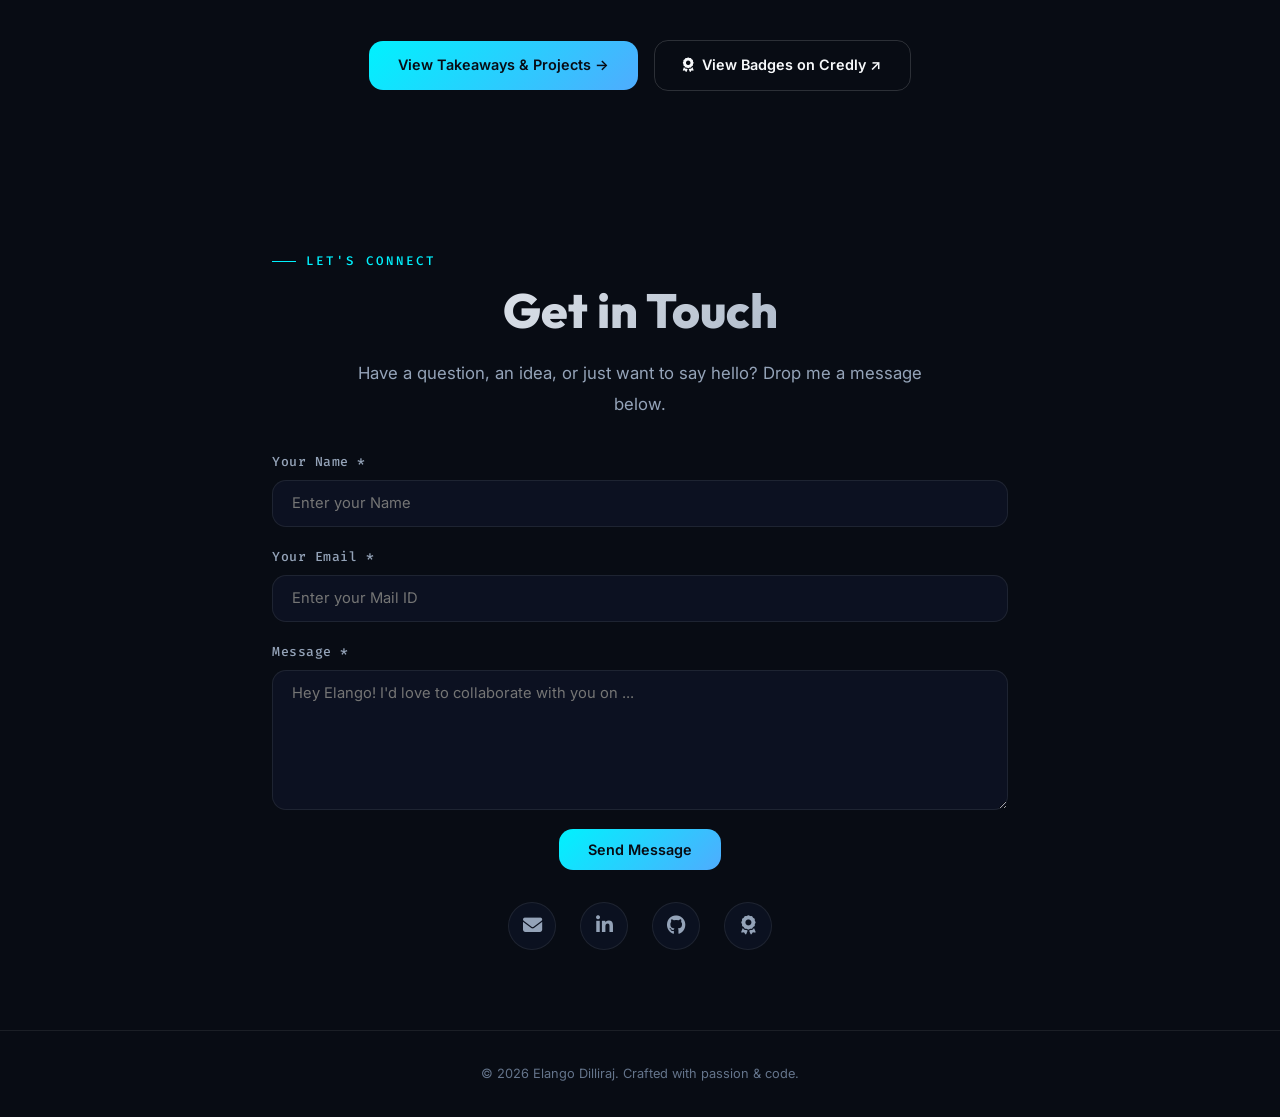
==== commit ad8b52c5: "Added DirecSight Project and Coursera Certificate" ====
--- a/index.html
+++ b/index.html
@@ -305,6 +305,17 @@
           </div>
         </a>
 
+        <a href="certifications-projects.html#cert-12" class="cert-preview-card">
+          <div class="cert-preview-thumb">
+            <img src="assets/certificates/google-data-everywhere.jpg" alt="Foundations: Data, Data, Everywhere — Google & Coursera" />
+          </div>
+          <div class="cert-preview-info">
+            <h4>Foundations: Data, Data, Everywhere</h4>
+            <p>End-to-end data analysis lifecycle (Ask, Prepare, Process, Analyze, Share, Act), analytical thinking, and clean data ecosystems for Data Science.</p>
+            <span class="cert-org">Google · Coursera · Nov 2026</span>
+          </div>
+        </a>
+
       </div>
 
       <div class="cert-view-all">
--- a/styles.css
+++ b/styles.css
@@ -1389,6 +1389,7 @@
 .project-card:nth-child(3) { --proj-accent-1: 79, 172, 254; --proj-accent-2: 127, 0, 255; }
 .project-card:nth-child(4) { --proj-accent-1: 0, 230, 118; --proj-accent-2: 0, 242, 254; }
 .project-card:nth-child(5) { --proj-accent-1: 225, 0, 255; --proj-accent-2: 0, 242, 254; }
+.project-card:nth-child(6) { --proj-accent-1: 79, 172, 254; --proj-accent-2: 0, 230, 118; }
 
 .projects-grid .project-card.reveal.visible {
   transition: opacity 0.6s ease,
@@ -2344,6 +2345,7 @@
 .cert-card:nth-child(8) { --card-c1: 79, 172, 254; --card-c2: 225, 0, 255; }
 .cert-card:nth-child(9) { --card-c1: 0, 230, 118; --card-c2: 79, 172, 254; }
 .cert-card:nth-child(10) { --card-c1: 127, 0, 255; --card-c2: 0, 242, 254; }
+.cert-card:nth-child(11) { --card-c1: 0, 242, 254; --card-c2: 225, 0, 255; }
 
 .cert-card::after {
   content: counter(cert-grid-num, decimal-leading-zero);
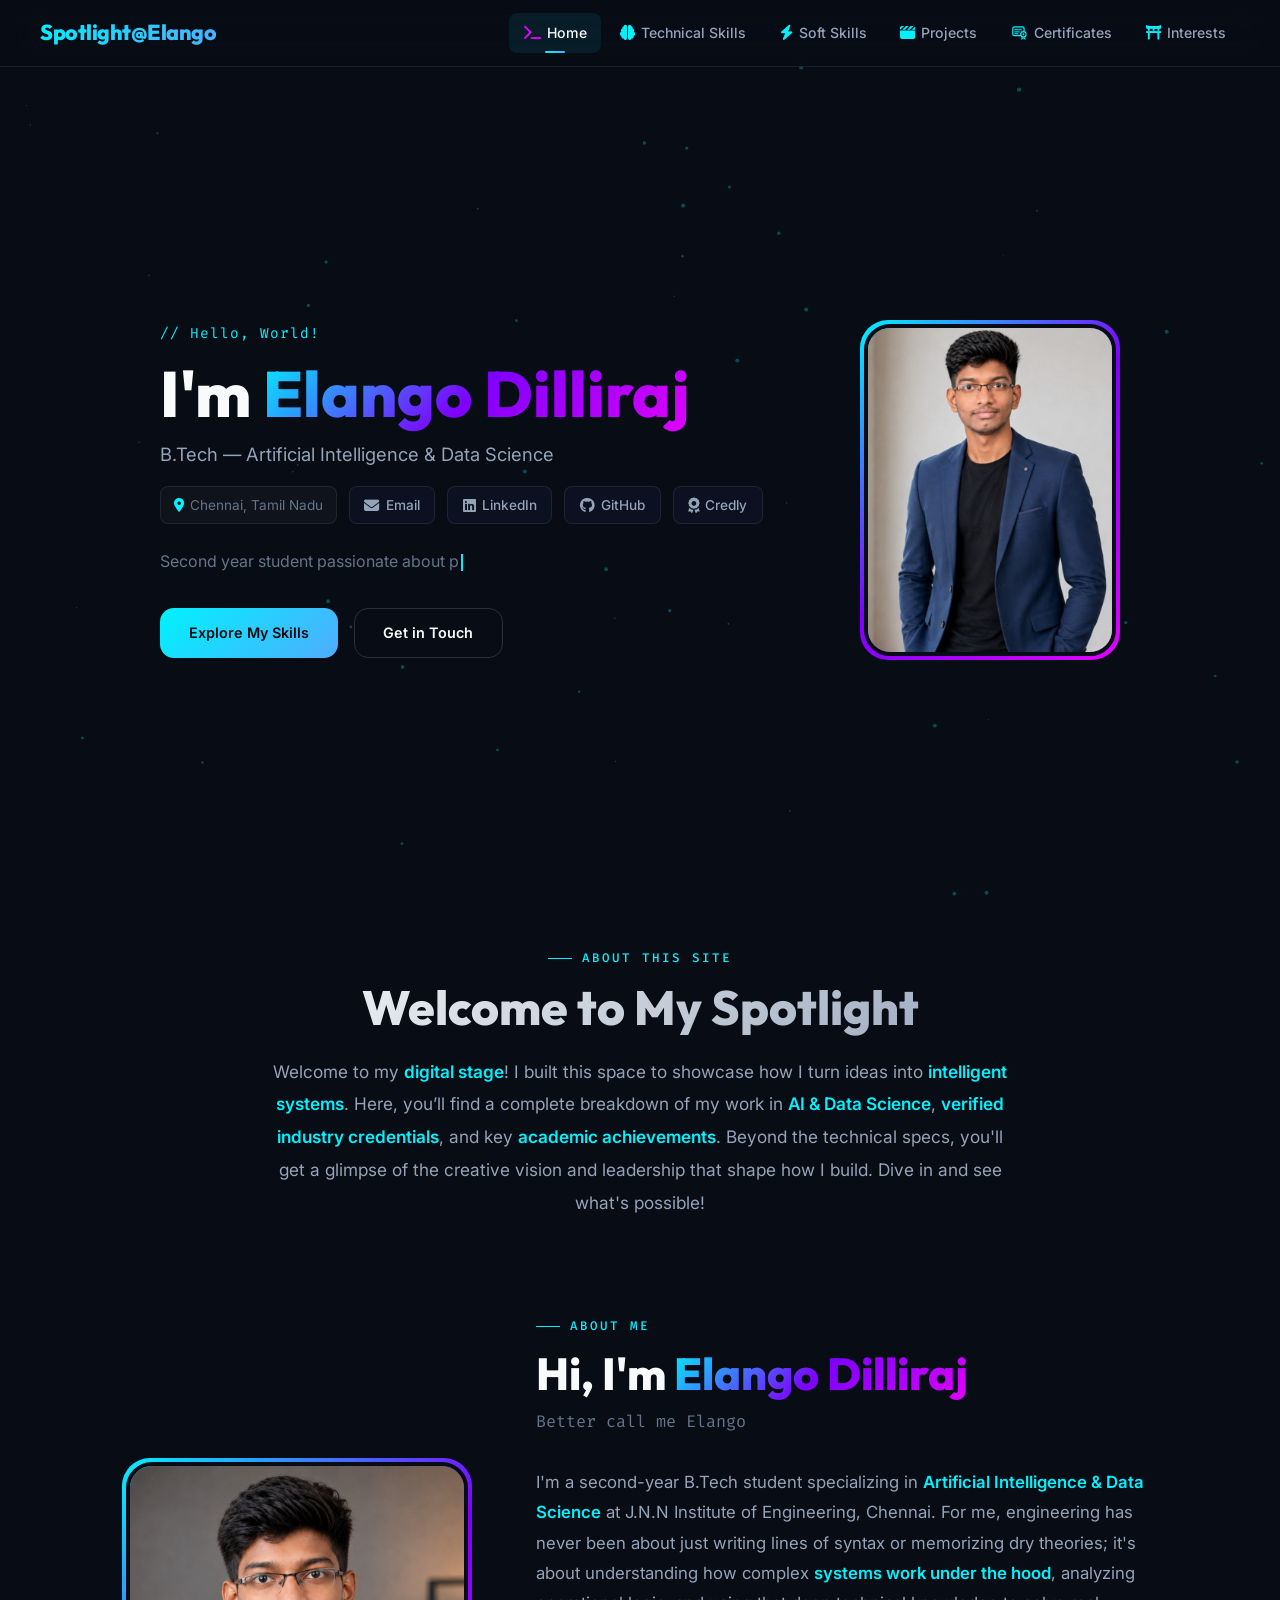
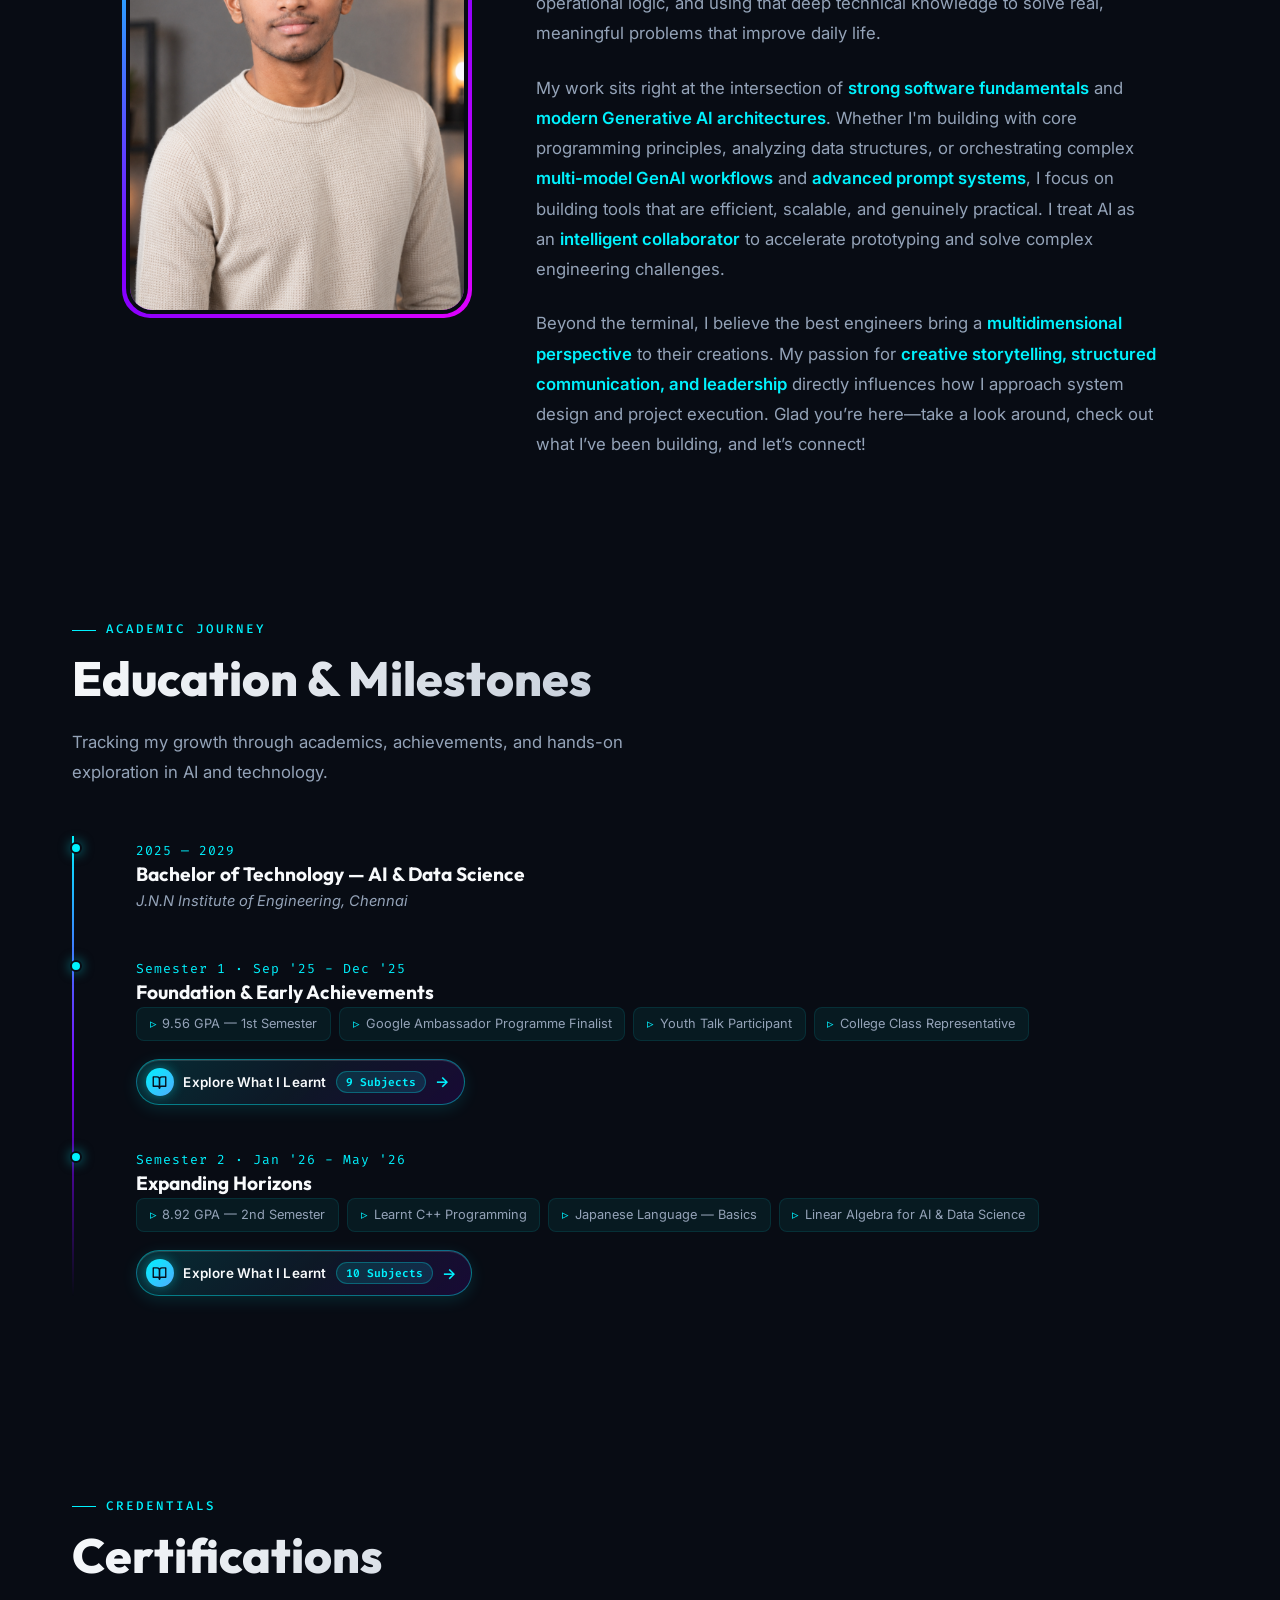
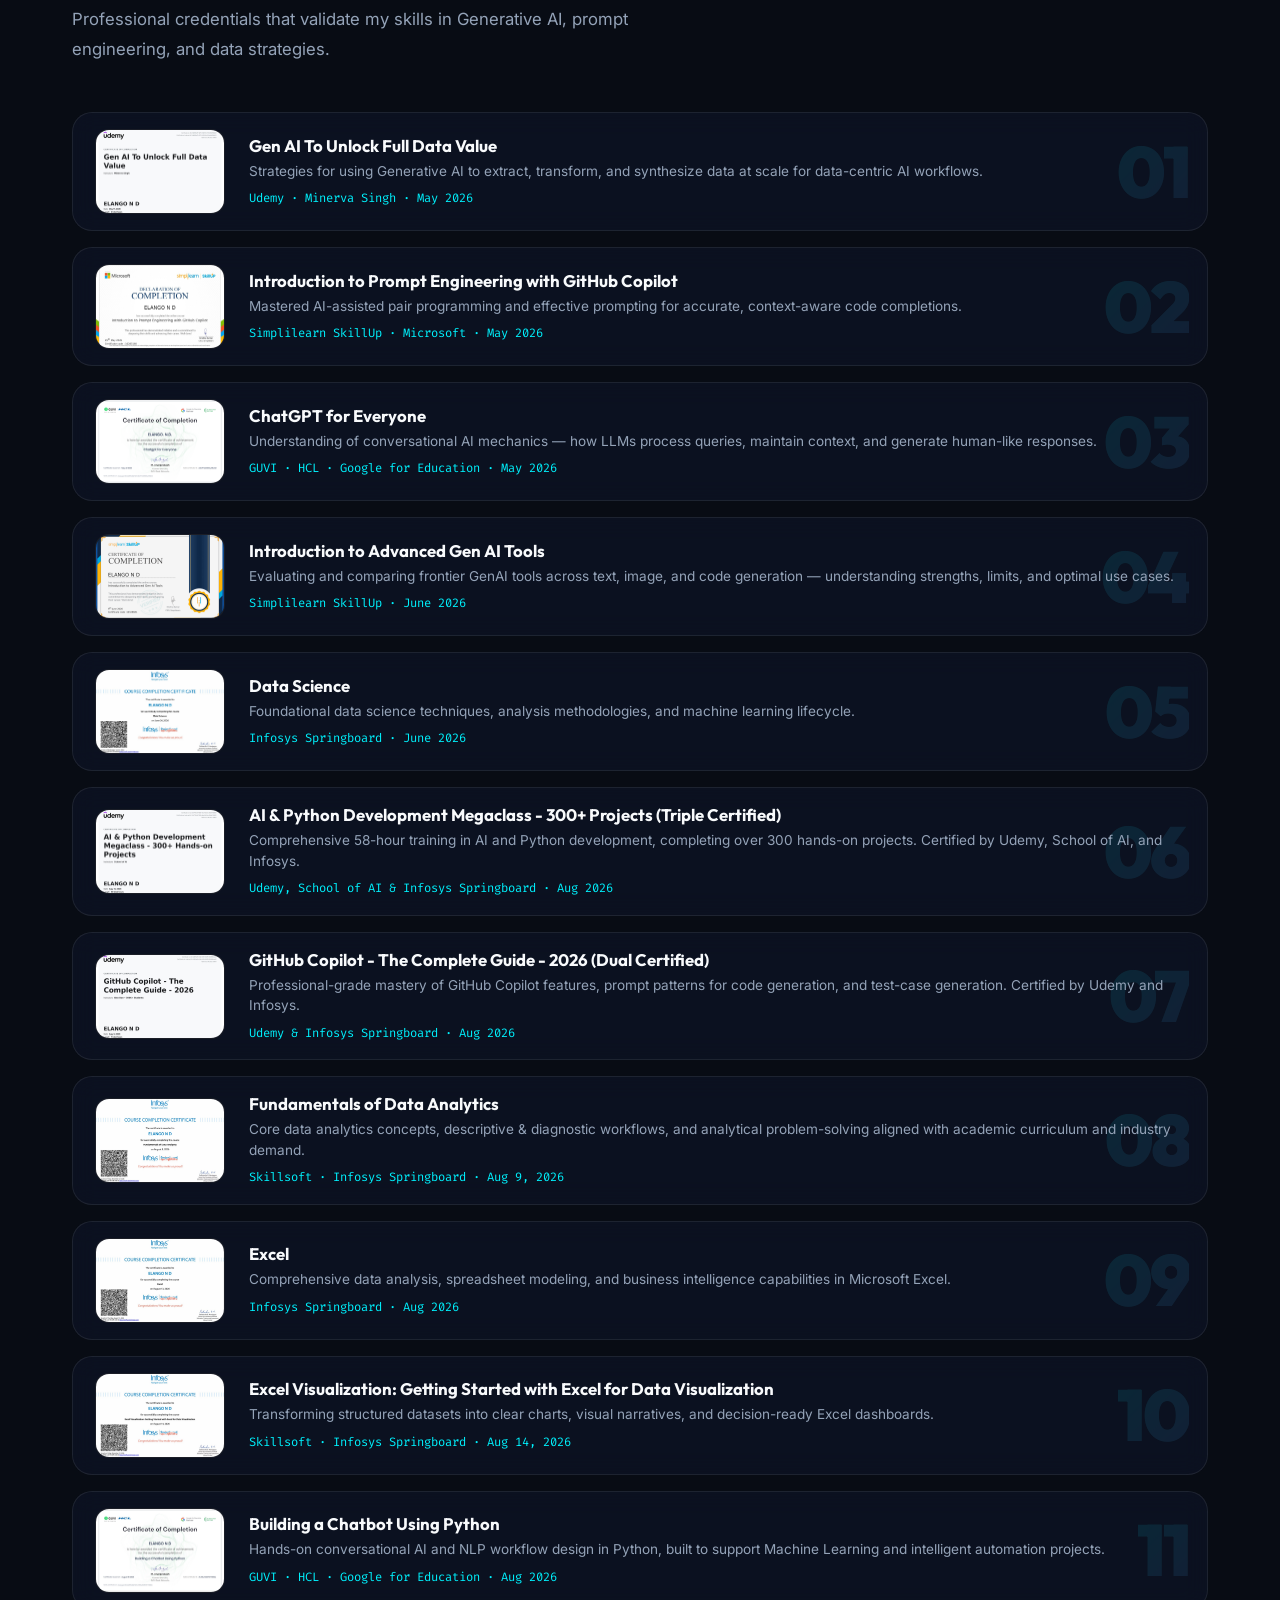
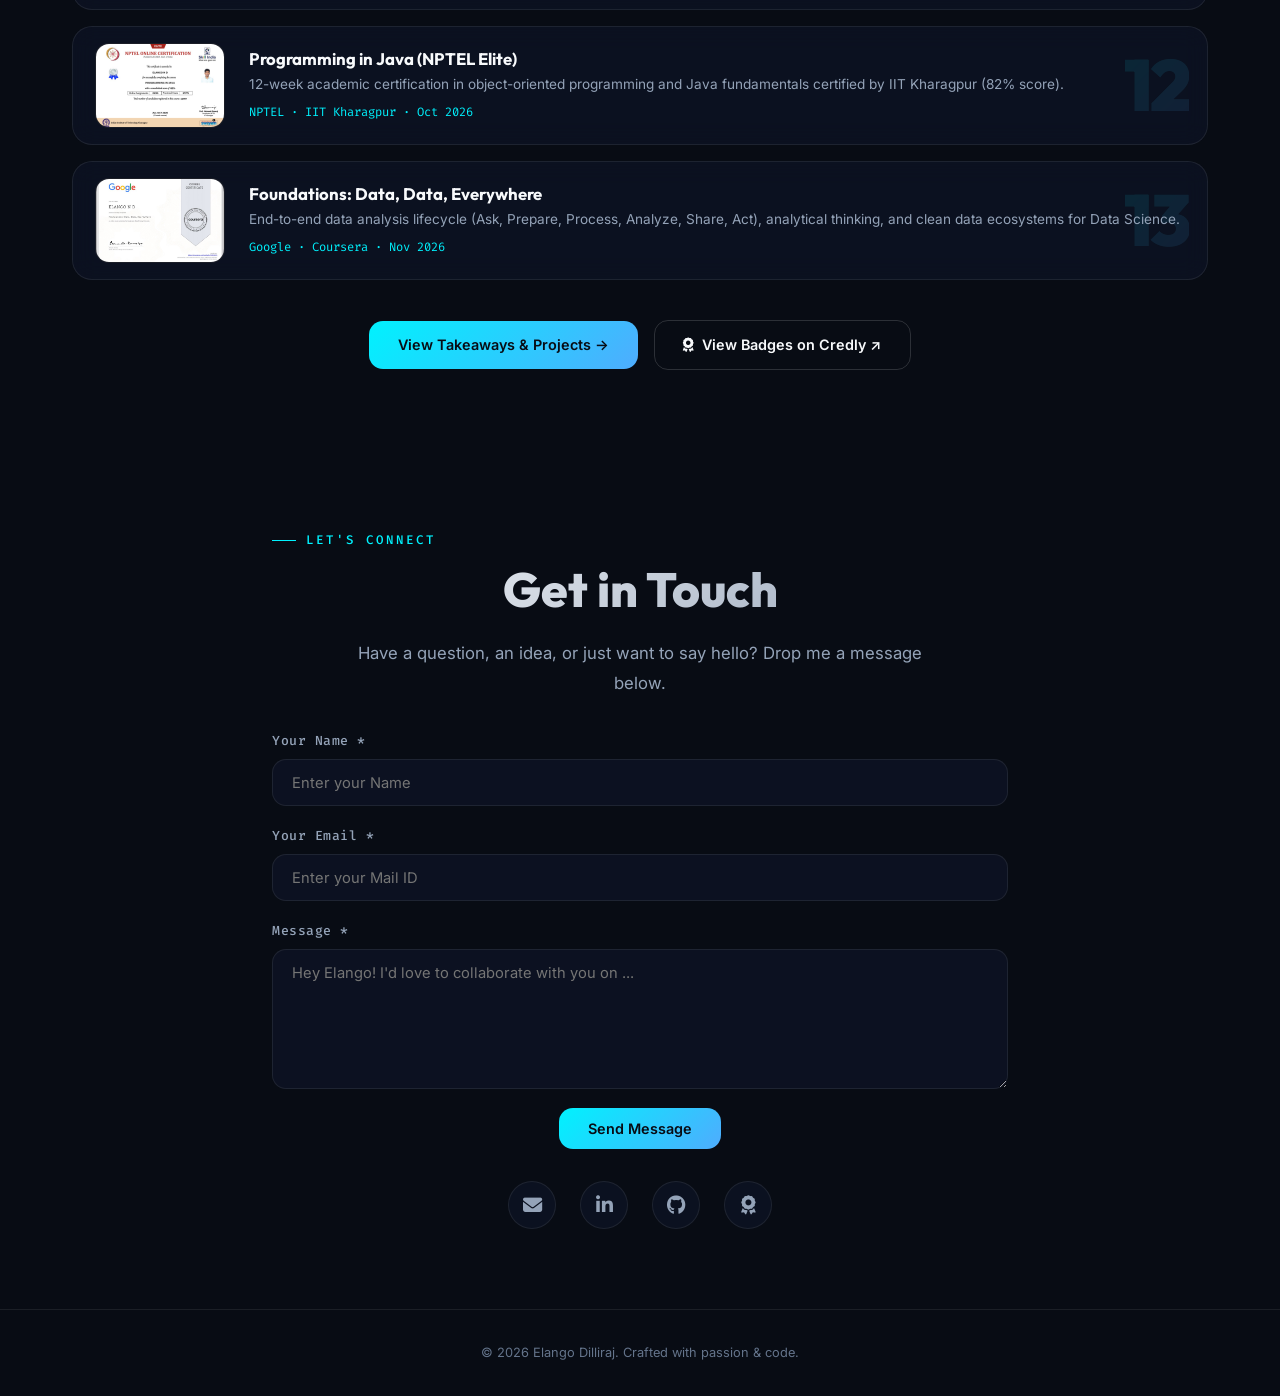
==== commit 54355486: "Added Data Analytic Certificate" ====
--- a/index.html
+++ b/index.html
@@ -272,6 +272,17 @@
           </div>
         </a>
 
+        <a href="certifications-projects.html#cert-13" class="cert-preview-card">
+          <div class="cert-preview-thumb">
+            <img src="assets/certificates/infosys-data-analytics.jpg" alt="Fundamentals of Data Analytics — Skillsoft & Infosys Springboard" />
+          </div>
+          <div class="cert-preview-info">
+            <h4>Fundamentals of Data Analytics</h4>
+            <p>Core data analytics concepts, descriptive &amp; diagnostic workflows, and analytical problem-solving aligned with academic curriculum and industry demand.</p>
+            <span class="cert-org">Skillsoft · Infosys Springboard · Aug 9, 2026</span>
+          </div>
+        </a>
+
         <a href="certifications-projects.html#cert-9" class="cert-preview-card">
           <div class="cert-preview-thumb">
             <img src="assets/certificates/infosys-excel.jpg" alt="Excel — Infosys Springboard" />
@@ -280,6 +291,17 @@
             <h4>Excel</h4>
             <p>Comprehensive data analysis, spreadsheet modeling, and business intelligence capabilities in Microsoft Excel.</p>
             <span class="cert-org">Infosys Springboard · Aug 2026</span>
+          </div>
+        </a>
+
+        <a href="certifications-projects.html#cert-14" class="cert-preview-card">
+          <div class="cert-preview-thumb">
+            <img src="assets/certificates/infosys-excel-visualization.jpg" alt="Excel Visualization: Getting Started with Excel for Data Visualization — Skillsoft & Infosys Springboard" />
+          </div>
+          <div class="cert-preview-info">
+            <h4>Excel Visualization: Getting Started with Excel for Data Visualization</h4>
+            <p>Transforming structured datasets into clear charts, visual narratives, and decision-ready Excel dashboards.</p>
+            <span class="cert-org">Skillsoft · Infosys Springboard · Aug 14, 2026</span>
           </div>
         </a>
 
--- a/styles.css
+++ b/styles.css
@@ -2346,6 +2346,8 @@
 .cert-card:nth-child(9) { --card-c1: 0, 230, 118; --card-c2: 79, 172, 254; }
 .cert-card:nth-child(10) { --card-c1: 127, 0, 255; --card-c2: 0, 242, 254; }
 .cert-card:nth-child(11) { --card-c1: 0, 242, 254; --card-c2: 225, 0, 255; }
+.cert-card:nth-child(12) { --card-c1: 79, 172, 254; --card-c2: 0, 230, 118; }
+.cert-card:nth-child(13) { --card-c1: 168, 85, 247; --card-c2: 0, 242, 254; }
 
 .cert-card::after {
   content: counter(cert-grid-num, decimal-leading-zero);
